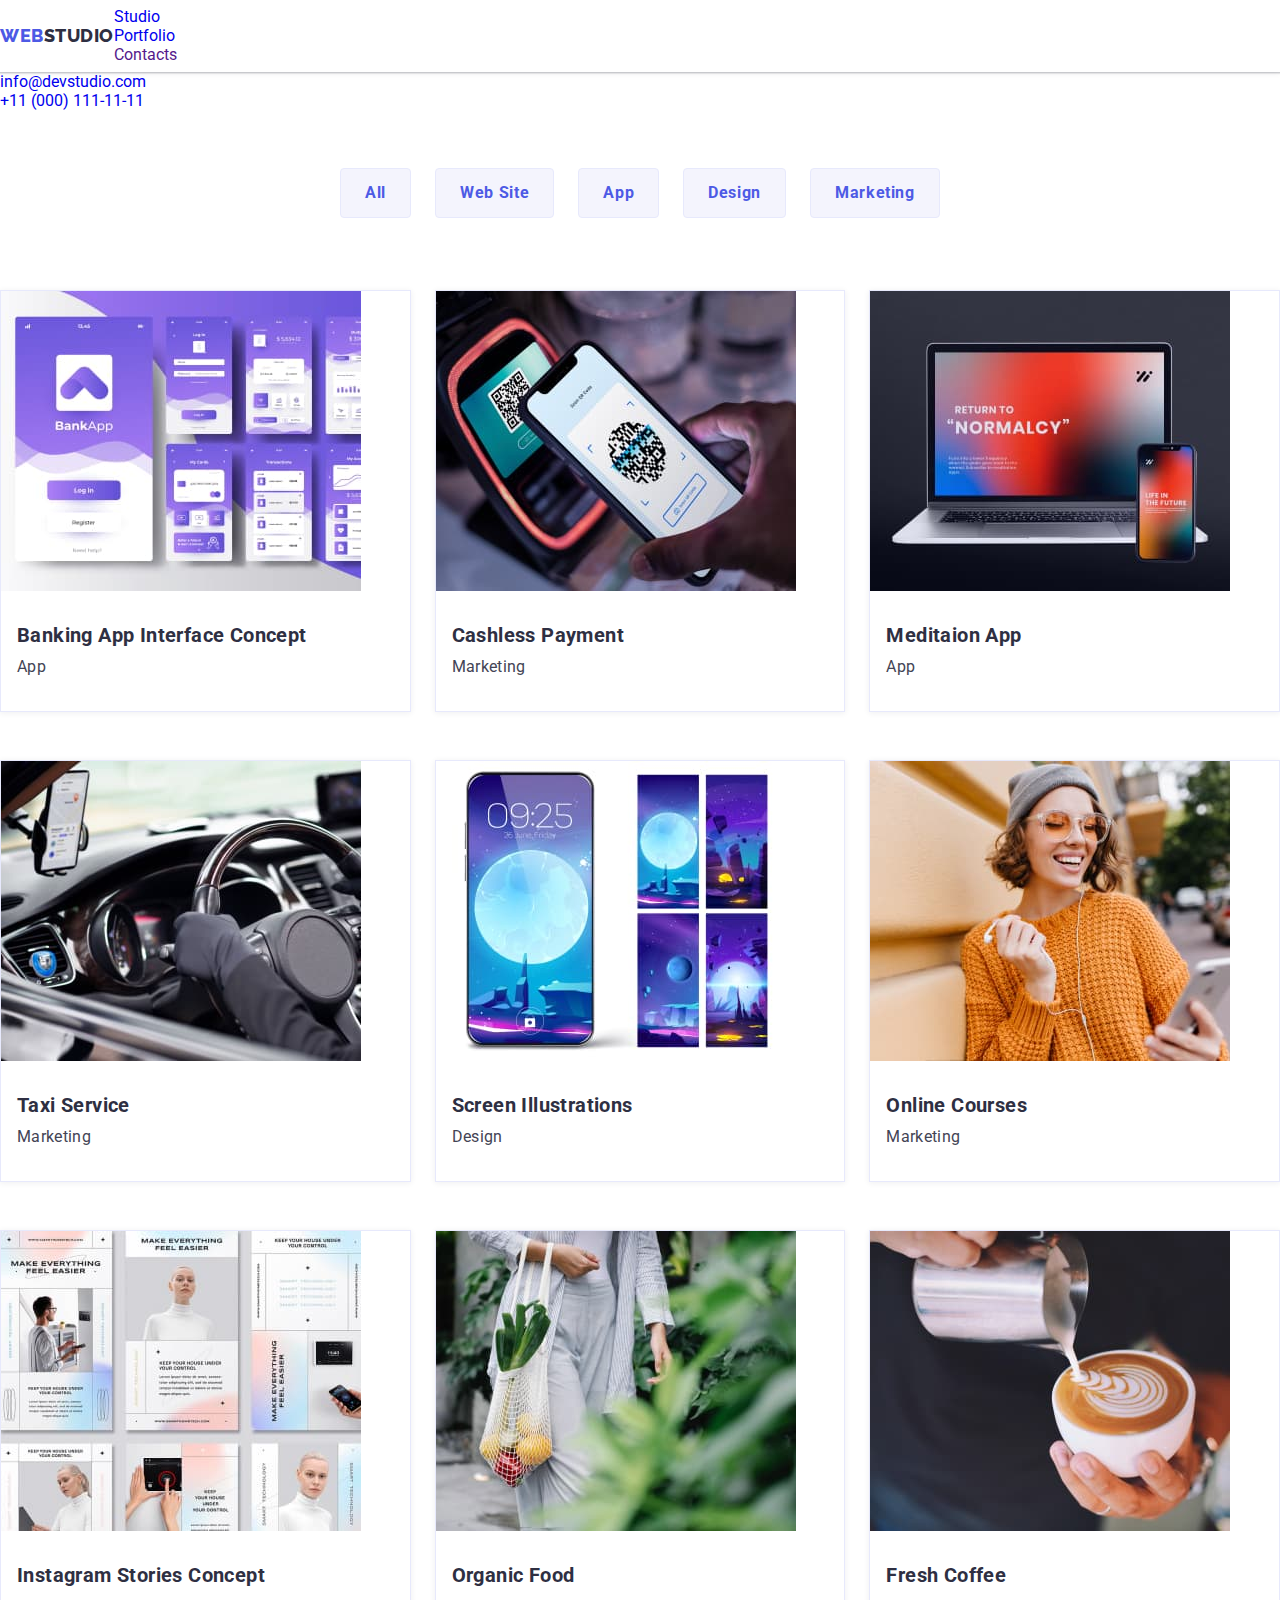
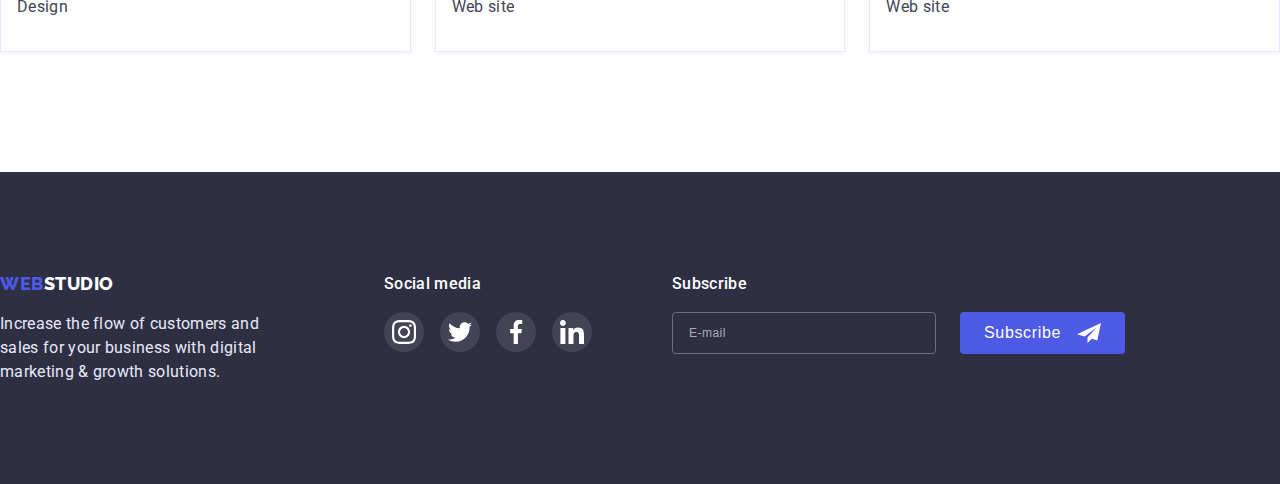
==== portfolio.html @ a7c9e938 "started hw-07" ====
<!DOCTYPE html>
<html lang="en">
<head>
  <meta charset="UTF-8">
  <meta http-equiv="X-UA-Compatible" content="IE=edge">
  <meta name="viewport" content="width=device-width, initial-scale=1.0">
  <title>Portfolio</title>
  <link rel="preconnect" href="https://fonts.googleapis.com">
  <link rel="preconnect" href="https://fonts.gstatic.com" crossorigin>
  <link href="https://fonts.googleapis.com/css2?family=Raleway:wght@800&family=Roboto:wght@400;500;700&display=swap" rel="stylesheet">
  <link rel="stylesheet" href="https://cdnjs.cloudflare.com/ajax/libs/modern-normalize/1.1.0/modern-normalize.min.css" integrity="sha512-wpPYUAdjBVSE4KJnH1VR1HeZfpl1ub8YT/NKx4PuQ5NmX2tKuGu6U/JRp5y+Y8XG2tV+wKQpNHVUX03MfMFn9Q==" crossorigin="anonymous" referrerpolicy="no-referrer" />
  <link rel="stylesheet" href="./css/styles.css">
</head>
<body>
  <!----------HEADER---------->
  <header class="header">
      <div class="container menu">
          <nav class="navigation">
              <a href="./index.html" class="logo link"><span class="span">web</span>studio</a>
              <ul class="site-nav list">
                  <li class="item"> <a class="link" href="./index.html">Studio</a> </li>
                  <li class="item"> <a class="active link" href="./portfolio.html">Portfolio</a> </li>
                  <li class="item"> <a class="link" href="">Contacts</a> </li>
              </ul>
          </nav>
          <ul class="contacts-list list">
              <li class="item"><a class="link" href="mailto:info@devstudio.com">info@devstudio.com</a></li>
              <li class="item"><a class="link" href="tel:+110001111111">+11 (000) 111-11-11</a></li>
          </ul>
      </div>
      </header>
  <main class="main">
      <h1 class="visually-hidden">Portfolio</h1>
      <!------- FILTERS ------->
      <section class="portfolio">
      <div class="container">
        <h2 class="visually-hidden">Filters</h2>
        <ul class="filters-list list">
          <li class="item">
            <button type="button" class="btn">All</button>
          </li>
          <li class="item">
            <button type="button" class="btn">Web Site</button>
          </li>
          <li class="item">
            <button type="button" class="btn">App</button>
          </li>
          <li class="item">
            <button type="button" class="btn">Design</button>
          </li>
          <li class="item">
            <button type="button" class="btn">Marketing</button>
          </li>
        </ul>
        <!------- PROJECTS ------->
        <ul class="projects-list list">
          <li class="item">
            <a href="" class="link">
              <div class="img-thumb">
                <img src="./images/projects/project1.jpg" class="img" alt="first project" width="360" >
                <p class="overlay" >14 Stylish and User-Friendly App Design Concepts · Task Manager App · Calorie Tracker App · Exotic Fruit Ecommerce App · Cloud Storage App</p>
              </div>
              <div class="thumb">
                <h2 class="title">Banking App Interface Concept</h2>
                <p class="category">App</p>
              </div>
            </a>
          </li>
          <li class="item">
            <a href="" class="link">
              <div class="img-thumb">
                <img src="./images/projects/project2.jpg" class="img" alt="second project" width="360" >
                <p class="overlay" >14 Stylish and User-Friendly App Design Concepts · Task Manager App · Calorie Tracker App · Exotic Fruit Ecommerce App · Cloud Storage App</p>
              </div>
              <div class="thumb">
                <h2 class="title">Cashless Payment</h2>
                <p class="category">Marketing</p>
              </div>
            </a>
          </li>
          <li class="item">
            <a href="" class="link">
              <div class="img-thumb">
                <img src="./images/projects/project3.jpg" class="img" alt="third project" width="360" >
                <p class="overlay" >14 Stylish and User-Friendly App Design Concepts · Task Manager App · Calorie Tracker App · Exotic Fruit Ecommerce App · Cloud Storage App</p>
              </div>
              <div class="thumb">
                <h2 class="title">Meditaion App</h2>
                <p class="category">App</p>
              </div>
            </a>
          </li>
          <li class="item">
            <a href="" class="link">
              <div class="img-thumb">
                <img src="./images/projects/project4.jpg" class="img" alt="fourth project" width="360" >
                <p class="overlay" >14 Stylish and User-Friendly App Design Concepts · Task Manager App · Calorie Tracker App · Exotic Fruit Ecommerce App · Cloud Storage App</p>
              </div>
              <div class="thumb">
                <h2 class="title">Taxi Service</h2>
                <p class="category">Marketing</p>
              </div>
            </a>
          </li>
          <li class="item">
            <a href="" class="link">
              <div class="img-thumb">
                <img src="./images/projects/project5.jpg" class="img" alt="fifth project" width="360" >
                <p class="overlay" >14 Stylish and User-Friendly App Design Concepts · Task Manager App · Calorie Tracker App · Exotic Fruit Ecommerce App · Cloud Storage App</p>
              </div>
              <div class="thumb">
                <h2 class="title">Screen Illustrations</h2>
                <p class="category">Design</p>
              </div>
            </a>
          </li>
          <li class="item">
            <a href="" class="link">
              <div class="img-thumb">
                <img src="./images/projects/project6.jpg" class="img" alt="sixth project" width="360" >
                <p class="overlay" >14 Stylish and User-Friendly App Design Concepts · Task Manager App · Calorie Tracker App · Exotic Fruit Ecommerce App · Cloud Storage App</p>
              </div>
              <div class="thumb">
                <h2 class="title">Online Courses</h2>
                <p class="category">Marketing</p>
              </div>
            </a>
          </li>
          <li class="item">
            <a href="" class="link">
              <div class="img-thumb">
                <img src="./images/projects/project7.jpg" class="img" alt="seventh project" width="360" >
                <p class="overlay" >14 Stylish and User-Friendly App Design Concepts · Task Manager App · Calorie Tracker App · Exotic Fruit Ecommerce App · Cloud Storage App</p>
              </div>
              <div class="thumb">
                <h2 class="title">Instagram Stories Concept</h2>
                <p class="category">Design</p>
              </div>
            </a>
          </li>
          <li class="item">
            <a href="" class="link">
              <div class="img-thumb">
                <img src="./images/projects/project8.jpg" class="img" alt="eighth project" width="360" >
                <p class="overlay" >14 Stylish and User-Friendly App Design Concepts · Task Manager App · Calorie Tracker App · Exotic Fruit Ecommerce App · Cloud Storage App</p>
              </div>
              <div class="thumb">
                <h2 class="title">Organic Food</h2>
                <p class="category">Web site</p>
              </div>
            </a>
          </li>
          <li class="item">
            <a href="" class="link">
              <div class="img-thumb">
                <img src="./images/projects/project9.jpg" class="img" alt="ninth project" width="360" >
                <p class="overlay" >14 Stylish and User-Friendly App Design Concepts · Task Manager App · Calorie Tracker App · Exotic Fruit Ecommerce App · Cloud Storage App</p>
              </div>
              <div class="thumb">
                <h2 class="title">Fresh Coffee</h2>
                <p class="category">Web site</p>
              </div>
            </a>
          </li>
        </ul>
      </div>
      </section>
  </main>
  <footer class="footer">
    <div class="container">
      <div class="thumb">
        <a href="./index.html" class="logo link"><span class="span">web</span>studio</a>
        <p class="title">Increase the flow of customers and sales for your business with digital marketing & growth solutions.</p>
      </div>
      <div class="social-media">
        <p class="title">Social media</p>
        <ul class="list">
          <li class="item">
              <a href="" class="link">
                <svg class="icon">
                  <use href="./images/svg/symbol-defs.svg#instagram"></use>
              </svg>   
              </a>
          </li>
          <li class="item">
              <a href="" class="link">
                <svg class="icon">
                  <use href="./images/svg/symbol-defs.svg#twitter"></use>
                </svg>   
              </a>
          </li>
          <li class="item">
              <a href="" class="link">
                <svg class="icon">
                  <use href="./images/svg/symbol-defs.svg#facebook"></use>
                </svg>   
              </a>
          </li>
          <li class="item">
            <a href="" class="link">
              <svg class="icon">
                 <use href="./images/svg/symbol-defs.svg#linkedin"></use>
              </svg>   
            </a>
          </li>
        </ul>
      </div>
      <form class="subscribe-form">
        <h4 class="title">Subscribe</h4>
        <div class="form-field  ">
          <input 
          type="email" 
          name="subscribe-email" 
          placeholder="E-mail" 
          class="email-input"
          required>
          <button type="submit" class="btn">
            Subscribe
            <svg class="icon">
              <use href="./images/svg/symbol-defs.svg#subscribe-icon"></use>
            </svg>
          </button>
        </div>
      </form>
    </div>  
  </footer>
</body>
</html>
---- css/styles.css ----
:root {
  --brand-color: #4D5AE5;
  --ocean-color: #404BBF;
  --navy-blue-color: #2E2F42;
  --navy-blue-modal:rgba(46, 47, 66, 0.4);
  --green-success-color: #31D0AA;
  --slate-color: #434455;
  --light-slate-color: #8E8F99;
  --cornflower-color: #E7E9FC;
  --cloud-color: #F4F4FD;
  --white-color: #ffffff;
  --black-color: #000000;
  --modal-bg: #fcfcfc;
}
html {
  box-sizing: border-box;
}
*, *::before, *::after{
  box-sizing: inherit;
}
body {
  margin: 0;
  font-family: 'Roboto', sans-serif;

  color: var(--slate-color); 
}
/* ------TECH-TEGS------ */
section {
  padding-top: 120px;
  padding-bottom: 120px;
}
h1,h2,h3,h4,h5,h6,p {
  margin: 0;
}
ul,li {
  margin: 0;
}
img {
  display: block;
  max-width: 100%;
  height: auto;
  }
.visually-hidden {
  position: absolute;
  width: 1px;
  height: 1px;
  margin: -1px;
  border: 0;
  padding: 0;
    
  white-space: nowrap;
  clip-path: inset(100%);
  clip: rect(0 0 0 0);
  overflow: hidden;
  }
.section.no-padding {
  padding-top: 0;
  padding-bottom: 0;
}
/* .container {
  width: 1158px;
  margin: 0 auto;
  padding-left: 16px; padding-right: 16px;
} */
.list{
  margin: 0;
  padding: 0;
  list-style: none;
}
.link {
  text-decoration: none;
}
.btn {
  border: 1px solid transparent;
}
.icon {
  overflow: visible;
}


 /*---------HEADER-------- */

.header {
  max-height: 72px;
  box-shadow: 0px 2px 1px rgba(46, 47, 66, 0.08), 0px 1px 1px rgba(46, 47, 66, 0.16), 0px 1px 6px rgba(46, 47, 66, 0.08);
}
/* .header .wrap{
  display: flex;
  align-items: center;
} */
.navigation {
  display: flex;
  align-items: center;
}
.header .logo {
  padding-top: 24px;
  padding-bottom: 24px;

  font-weight: 800;
  font-size: 18px;
  line-height: 1.33;
  letter-spacing: 0.03em;
  font-family: Raleway, sans-serif;
  text-transform: uppercase;

  color: var(--navy-blue-color);
  transition: color 250ms cubic-bezier(0.4, 0, 0.2, 1);
}
.logo .span {
  color: var(--brand-color);
}
/* .site-nav {
  display: flex;
  align-items: center;
  margin-left: 76px;
} 
 .site-nav .link {
  display: block;
  padding-top: 24px;
  padding-bottom: 24px;

  font-weight: 700;
  font-size: 16px;
  line-height: 1.5;
  letter-spacing: 0.02em;

  color: var(--navy-blue-color);
  transition: color 250ms cubic-bezier(0.4, 0, 0.2, 1);
}
.site-nav .item {
  position: relative;
}
.site-nav .item + .item {
  margin-left: 40px;
}
.navigation .active {
  color: var(--brand-color);
} 
 .active::after {
  position: absolute;
  content: '';
  width: 100%;
  height: 4px;
  bottom: 0;
  left: 0;

  border-radius: 2px;
  background-color: var(--ocean-color);
} 
 .contacts-list{
  display: flex;
  margin-left: auto;
} 
 .contacts-list .item + .item {
  margin-left: 40px;
} 
 .contacts-list .link {
  display: block;
  padding-top: 24px;
  padding-bottom: 24px;

  font-size: 16px;
  line-height: 1.5;
  letter-spacing: 0.02em;

  color: var(--slate-color);
  transition: color 250ms cubic-bezier(0.4, 0, 0.2, 1);
} 
 .navigation .link:hover,
.navigation .link:focus,
.contacts-list .link:hover,
.contacts-list .link:focus {
  color: var(--brand-color);
} */

/*---------HERO-------- */

.hero {
  padding-top: 188px;
  padding-bottom: 188px;
  
  align-items: center;
  text-align: center;
}
.hero-overlay {
  max-width: 1440px;
  margin-left: auto;
  margin-right: auto;

  background-color: var(--navy-blue-color);
  background-image: linear-gradient(to right,
   rgba(46, 47, 66, 0.7),
   rgba(46, 47, 66, 0.7)
    ),
    url(../images/banner/people-office-1.jpg);
    background-repeat: no-repeat;
    background-position: center;
    background-size: cover;
}
.hero .title {
  display: inline-block;
  width: 496px;
  margin-bottom: 48px;

  text-align: center;
  font-weight: 800px;
  font-size: 56px;
  line-height: 1.07;
  letter-spacing: 0.02em;

  color: var(--white-color);
}
.hero .btn {
  display: inline-block;
  padding: 16px 32px;

  font-family: inherit;
  font-weight: 500;
  font-size: 16px;
  line-height: 1.5;
  letter-spacing: 0.04em;

  color: var(--white-color);
  background-color: var(--brand-color);
  border: 1px solid transparent;
  border-radius: 4px;
  cursor: pointer;
  box-shadow: 0px 4px 4px rgba(0, 0, 0, 0.15);

  transition: background-color 250ms cubic-bezier(0.4, 0, 0.2, 1);
}
.hero .btn:hover,
.hero .btn:focus {
  background-color: var(--ocean-color);
}

/*---------BENEFITS-------- */

.benefits {
  padding-top: 120px;
  padding-bottom: 0;
}
.benefits-list {
  display: flex;
}
/* .benefits-list .item + .item {
  margin-left: 24px;
} */
.benefits .thumb {
  width: 264px;
  padding: 24px 100px;
  margin-bottom: 8px;

  background-color: var(--cloud-color);
}
.benefits .icon {
  display: block;

  width: 64px;
  height: 64px;
}
.benefits .title {
  margin-bottom: 8px;

  font-weight: 700;
  font-size: 20px;
  line-height: 1.2;
  letter-spacing: 0.02em;

  color: var(--navy-blue-color);
}
.benefits .description {
  width: 264px;

  font-size: 16px;
  line-height: 1.5;
  letter-spacing: 0.02em;

  color: var(--slate-color);
}

/*---------SERVICES-------- */

.services-list {
  display: flex;
}
.services-list .item+.item {
  margin-left: 24px;
}
.services .title {
  margin-bottom: 72px;

  font-weight: 700;
  font-size: 36px;
  line-height: 1.1;
  text-align: center;
  letter-spacing: 0.02em;
  text-transform: capitalize;

  color: var(--navy-blue-color);
}

/*------------TEAM------------- */
.team {
  background-color: var(--cloud-color);
}

.team .title {
  margin-bottom: 72px;

  font-weight: 700;
  font-size: 36px;
  line-height: 1.1;
  text-align: center;
  letter-spacing: 0.02em;
  text-transform: capitalize;

  color: var(--navy-blue-color);
}
.team-list {
  display: flex;
}
.team-list .card{
  background: var(--white-color);
  box-shadow: 0px 1px 6px rgba(46, 47, 66, 0.08), 0px 1px 1px rgba(46, 47, 66, 0.16), 0px 2px 1px rgba(46, 47, 66, 0.08);
  border-radius: 0px 0px 4px 4px;
}
.team-list  .img{
  margin-bottom: 32px;
}
.team .employee {
  margin-bottom: 8px;

  font-weight: 700;
  font-size: 20px;
  line-height: 1.2;
  text-align: center;
  letter-spacing: 0.02em;

  color: var(--navy-blue-color);
}
.team .position {
  margin-bottom: 8px;

  font-size: 16px;
  line-height: 1.5;
  text-align: center;
  letter-spacing: 0.02em;

  color: var(--slate-color);
} 
.team .contacts {
  display: flex;
  justify-content: center;

  margin-bottom: 32px;
}
.contacts .item + .item{
  margin-left: 24px;
}
.team .contacts .item{
  width: 40px;
  height: 40px; 
}
.team  .contacts .link {
  display: flex;
  align-items: center;
  justify-content: center;
  width: 100%;
  height: 100%;
  padding: 12px;

  background-color: var(--brand-color);
  border-radius: 50%;

  transition: background-color 250ms cubic-bezier(0.4, 0, 0.2, 1);
}

.team .icon {
  width: 16px;
  height: 16px;

  fill: var(--white-color);
}
.team .contacts .link:hover,
.team .contacts .link:focus {
  background-color: var(--ocean-color);
}

/* -------CUSTOMERS-------  */

/* .customers{
  padding-top: 130px;
} */
.customers .title {
  font-weight: 700;
  font-size: 36px;
  line-height: 1.11;
  text-align: center;
  letter-spacing: 0.02em;
  margin-bottom: 72px;

  color: var(--navy-blue-color);
}
.customers .list {
  display: flex;
}
/*  .customers .item + .item {
  margin-left: 24px;
}*/
.customers .link { 
  display: flex;
  align-items: center;
  justify-content: center;
  
  border-radius: 3px;
  border: 1px solid var(--light-slate-color);

  transition: border-color 250ms cubic-bezier(0.4, 0, 0.2, 1);
}
.customers .link:hover,
.customers .link:focus {
  border-color: var(--ocean-color);
}
.customers .icon {
  display: block;
  width: 104px;
  height: 56px;
  fill: var(--light-slate-color);

  transition: fill 250ms cubic-bezier(0.4, 0, 0.2, 1);
}
.customers .link:hover .icon,
.customers .link:focus .icon{
  fill: var(--ocean-color);
}


/* SECOND-PAGE-PORTFOLIO */

.portfolio {
  padding-top: 96px;
}
.filters-list {
  display: flex;
  justify-content:center  ;
  margin-bottom: 72px;
}
.filters-list .item+.item{
  margin-left: 24px;
}

/* PROJECTS-LIST */

.projects-list {
  display: flex;
  flex-wrap: wrap;
}
.projects-list .item {
  width: calc((100% - 48px) / 3);

  border: 1px solid var(--cornflower-color);
  box-shadow: 0px 1px 6px rgba(46, 47, 66, 0.08);
  transition-property: background-color,color,border,box-shadow;
  transition-duration: 250ms;
}
.projects-list .item:hover, 
.projects-list .item:focus {
  border: 0.5px solid var(--cloud-color);
  box-shadow: 0px 1px 6px rgba(46, 47, 66, 0.08), 0px 1px 1px rgba(46, 47, 66, 0.16), 0px 2px 1px rgba(46, 47, 66, 0.08); 
}
.projects-list .item:not(:nth-child(3n)) {
  margin-right: 24px;
}
.projects-list .item:not(:nth-last-child(-n+3)) {
  margin-bottom: 48px ;
}
.projects-list .link {
  display: block;
  width: 100%;
  height: 100%;
}
.projects-list .img-thumb {
  position: relative;
  overflow: hidden;
}
.projects-list .thumb {
  padding: 32px 16px;
}
.projects-list .title {
  margin-bottom: 8px;

  font-weight: 700;
  font-size: 20px;
  line-height: 1.2;
  letter-spacing: 0.02em;

  color: var(--navy-blue-color);
}
.projects-list .category {
  font-size: 16px;
  line-height: 1.5;
  letter-spacing: 0.02em;

  color: var(--slate-color);
}
/* -------cards-OVERLAY----- */
.projects-list .overlay {
  position: absolute;
  top: 0;
  left: 0;
  width: 100%;
  min-height: 100%;
  padding: 40px 32px;

  font-family: 'Roboto';
  font-style: normal;
  font-weight: 400;
  font-size: 16px;
  line-height: 1.5;
  letter-spacing: 0.02em;

  color: var(--cloud-color);
  background-color: var(--brand-color);

  transform: translateY(100%);
  transition: transform 250ms cubic-bezier(0.4, 0, 0.2, 1);;
}
.projects-list .item:hover .overlay,
.projects-list .item:focus .overlay {
  transform: translateY(0);
}

/* ------FILTER-BTNS------ */

.filters-list .btn {
  display: block;
  padding: 12px 24px;

  font-family: inherit;
  font-weight: 700;
  font-size: 16px;
  line-height: 1.5;
  text-align: center;
  letter-spacing: 0.04em;

  color: var(--brand-color);
  background-color: var(--cloud-color);
  border-radius: 4px;
  border: 1px solid var(--cornflower-color) ;
  cursor: pointer;

  transition-property: background-color,color,border,box-shadow ;
  transition-duration: 250ms;
  transition-timing-function: cubic-bezier(0.4, 0, 0.2, 1);
}
.filters-list .btn:hover,
.filters-list .btn:focus  {
  border: 1px solid var(--brand-color);
  color: var(--white-color);
  background-color: var(--brand-color);
  box-shadow: 0px 3px 1px rgba(0, 0, 0, 0.1), 0px 2px 1px rgba(0, 0, 0, 0.08), 0px 2px 2px rgba(0, 0, 0, 0.12);
}
/* .active {
  border: 1px solid var(--brand-color);
  color: var(--white-color);
  background-color: var(--brand-color);
  box-shadow: 0px 3px 1px rgba(0, 0, 0, 0.1), 0px 2px 1px rgba(0, 0, 0, 0.08), 0px 2px 2px rgba(0, 0, 0, 0.12);
} */

/*------------FOOTER------------- */

.footer {
  padding: 100px 0px;
  background: var(--navy-blue-color);
}
.footer .container {
  display: flex;
}
.footer .thumb {
  margin-right: 120px;
}
.footer .thumb .logo {
  display: block;
  margin-bottom: 16px;

  font-weight: 800;
  font-size: 18px;
  line-height: 1.33;
  letter-spacing: 0.03em;
  font-family: Raleway, sans-serif;
  text-transform: uppercase;

  color: var(--white-color);
}
.footer .thumb .title {
  width: 264px;
  line-height: 1.5;
  letter-spacing: 0.02em; 

  color: var(--cornflower-color);
}
.social-media {
  margin-right: 80px;
}
.social-media .title {
  margin-bottom: 16px;

  font-weight: 500;
  font-size: 16px;
  line-height: 1.5;
  letter-spacing: 0.02em;
  color: #FFFFFF;
}
.social-media .list {
  display: flex;
}
.social-media .item {
  width: 40px;
  height: 40px;
}
.social-media .item + .item {
  margin-left: 16px;
}
.social-media .link {
  display: flex;
  align-items: center;
  justify-content: center;
  width: 100%;
  height: 100%;

  background-color: var(--slate-color);
  border-radius: 50%;

  transition: background-color 250ms cubic-bezier(0.4, 0, 0.2, 1);
}
.social-media .link:focus,
.social-media .link:hover {
  background-color: var(--green-success-color);
}
.social-media .icon {
  width: 24px;
  height: 24px;

  fill: var(--white-color);
}

/* ----SUBSCRIBE-FORM---- */

.subscribe-form .title {
  display: block;
  margin-bottom: 16px;

  font-weight: 500;
  font-size: 16px;
  line-height: 1.5;
  letter-spacing: 0.02em;

  color: var(--white-color);
}
.subscribe-form .form-field {
  display: flex;
}
.subscribe-form .email-input {
  min-width: 264px;
  margin-right: 24px;
  padding: 8px 16px;

  font-weight: 400;
  font-size: 12px;
  line-height: 2.0;
  letter-spacing: 0.04em;

  color: rgba(255, 255, 255, 0.6);;
  background-color: transparent;
  border-radius: 4px;
  border: 1px solid rgba(255, 255, 255, 0.3);
  outline: none;
  transition: 250ms cubic-bezier(0.4, 0, 0.2, 1);
  transition-property: color, border-color;
}
.subscribe-form .email-input::placeholder {
  color: rgba(255, 255, 255, 0.6);
}
.subscribe-form .email-input:hover,
.subscribe-form .email-input:focus {
  border-color: var(--brand-color);
}

.subscribe-form .btn{
  display: flex;
  justify-content: center;
  align-items: center;
  width: 165px;
  padding: 8px 24px;
  gap: 16px;

  font-weight: 500;
  font-size: 16px;
  line-height: 1.5;
  letter-spacing: 0.04em;
  
  color: var(--white-color);
  background-color: var(--brand-color);
  border-radius: 4px;
  cursor: pointer;
  transition: 250ms cubic-bezier(0.4, 0, 0.2, 1);
  transition-property: background-color, box-shadow ;
}
.subscribe-form .icon {
  display: block;
  width: 24px;
  height: 24px;

  fill: var(--white-color);
}
.subscribe-form .btn:hover,
.subscribe-form .btn:focus {
  background-color: var(--ocean-color);
  box-shadow: 0px 4px 4px rgba(0, 0, 0, 0.15);
}

/* ---------MODAL------- */

.backdrop {
  position: fixed;
  top: 0;
  width: 100%;
  height: 100%;

  background-color: var(--navy-blue-modal);
  transition: scale 250ms, visibility 250ms, opacity 250ms;
}
.modal {
  position: absolute;
  top: 50%;
  left: 50%;
  width: 408px;
  min-height: 576px;
  padding: 24px;
  padding-top: 72px;

  background-color: var(--modal-bg);

  transform: translate(-50%, -50%);
  transition: scale 350ms;
  border-radius: 4px;
}
.backdrop.is-hidden .modal {
  transform: translate(-50%,-50%) scale(2);
}
.modal-close {
  position: absolute;
  top: 24px;
  right: 24px;
  padding: 8px;

  background-color: var(--cornflower-color);
  border: 1px solid rgba(0, 0, 0, 0.1);
  border-radius: 50%;
  cursor: pointer;

  transition: background-color 250ms cubic-bezier(0.4, 0, 0.2, 1);
}
.modal-close:hover,
.modal-close:focus {
  background-color: var(--ocean-color);
}
.modal-close .icon {
  display: block;
  width: 8px;
  height: 8px;
  
  fill: var(--black-color);
  transition: fill 250ms cubic-bezier(0.4, 0, 0.2, 1);
}
.modal-close:hover .icon,
.modal-close:focus .icon {
  fill: var(--white-color);
}
.modal .title {
  margin-bottom: 16px;

  font-weight: 500;
  font-size: 16px;
  line-height: 1.5;
  text-align: center;
  letter-spacing: 0.02em;
  
  color: var(--navy-blue-color);
}
.modal .inputs {
  display: block;
}
.modal .label {
  position: relative;
  display: block;
  margin-bottom: 8px;
  
  font-weight: 400;
  font-size: 12px;
  line-height: 1.16;
  letter-spacing: 0.01em;
  text-align: left;
  
  color: var(--light-slate-color);
  transition: fill 250ms cubic-bezier(0.4, 0, 0.2, 1);
}
.modal .label:focus-within {
  fill: var(--brand-color);
}
.label .span {
  display: block;
  margin-bottom: 4px;
  line-height: 1;
}
.modal .input {
  width: 100%;
  min-height: 40px;
  padding-left: 38px;

  border: 1px solid rgba(33, 33, 33, 0.2);
  border-radius: 4px;
  outline: none;
  transition: border 250ms cubic-bezier(0.4, 0, 0.2, 1);
}
.required .icon {
  position: absolute;
  left: 16px;
  top: 36px;
  transform: translateY(-50%);
}
.modal .last {
  margin-bottom: 16px;
}
.modal .comment {
  width: 100%;
  resize: none;
  padding: 8px 16px;

  border: 1px solid rgba(33, 33, 33, 0.2);
  border-radius: 4px;
  outline: none;
  transition: border 250ms cubic-bezier(0.4, 0, 0.2, 1);
}
.modal .comment::placeholder {
  color: rgba(117, 117, 117, 0.5);
  font-weight: 400;
  font-size: 12px;
  line-height: 1.33;
  letter-spacing: 0.04em;
}
.modal .input:required:focus, .modal .comment:focus,
.modal .input:required:hover, .modal .comment:hover {
  border: 1px solid var(--brand-color);
}
.modal .checkbox {
  display: flex;
  margin-bottom: 24px;
  align-items: center;

  font-weight: 400;
  font-size: 12px;
  line-height: 1.33;
  letter-spacing: 0.04em;

  color: #757575;
  cursor: pointer;
}
.checkbox .span {
  display: flex;
  width: 16px;
  height: 16px;
  margin-right: 8px;
  align-items: center;
  justify-content: center;

  border-radius: 2px;
  border: 1.25px solid var(--navy-blue-color);
  transition: 250ms cubic-bezier(0.4, 0, 0.2, 1);
  transition-property: background-color, border;
}
.check:checked + .checkbox .span{
  background-color: var(--ocean-color);
  border: 1.25px solid var(--ocean-color);
}
.checkbox .icon {
  display: inline-block;
  width: 10px;
  height: 8px;

  fill: var(--modal-bg);
}
.privacy-link {
  font-weight: 400;
  font-size: 12px;
  line-height: 1.33;
  letter-spacing: 0.04em;

  color: var(--brand-color);
}
.is-hidden {
  visibility: hidden;
  scale: 2;
  opacity: 0;
}
.modal .wrap {
  display: flex;
  align-items: center;
  justify-content: center;
}
.modal .submit {
  display: block;
  padding: 16px 32px;
  width: 169px;
  
  font-weight: 500;
  font-size: 16px;
  line-height: 1.5;
  letter-spacing: 0.04em;

  color: var(--white-color);
  background: var(--brand-color);
  box-shadow: 0px 4px 4px rgba(0, 0, 0, 0.15);
  border: none;
  border-radius: 4px;
  cursor: pointer;
  transition: background-color 250ms cubic-bezier(0.4, 0, 0.2, 1);
  }
  .modal .submit:hover,
  .modal .submit:focus {
    background-color: var(--ocean-color);
  }
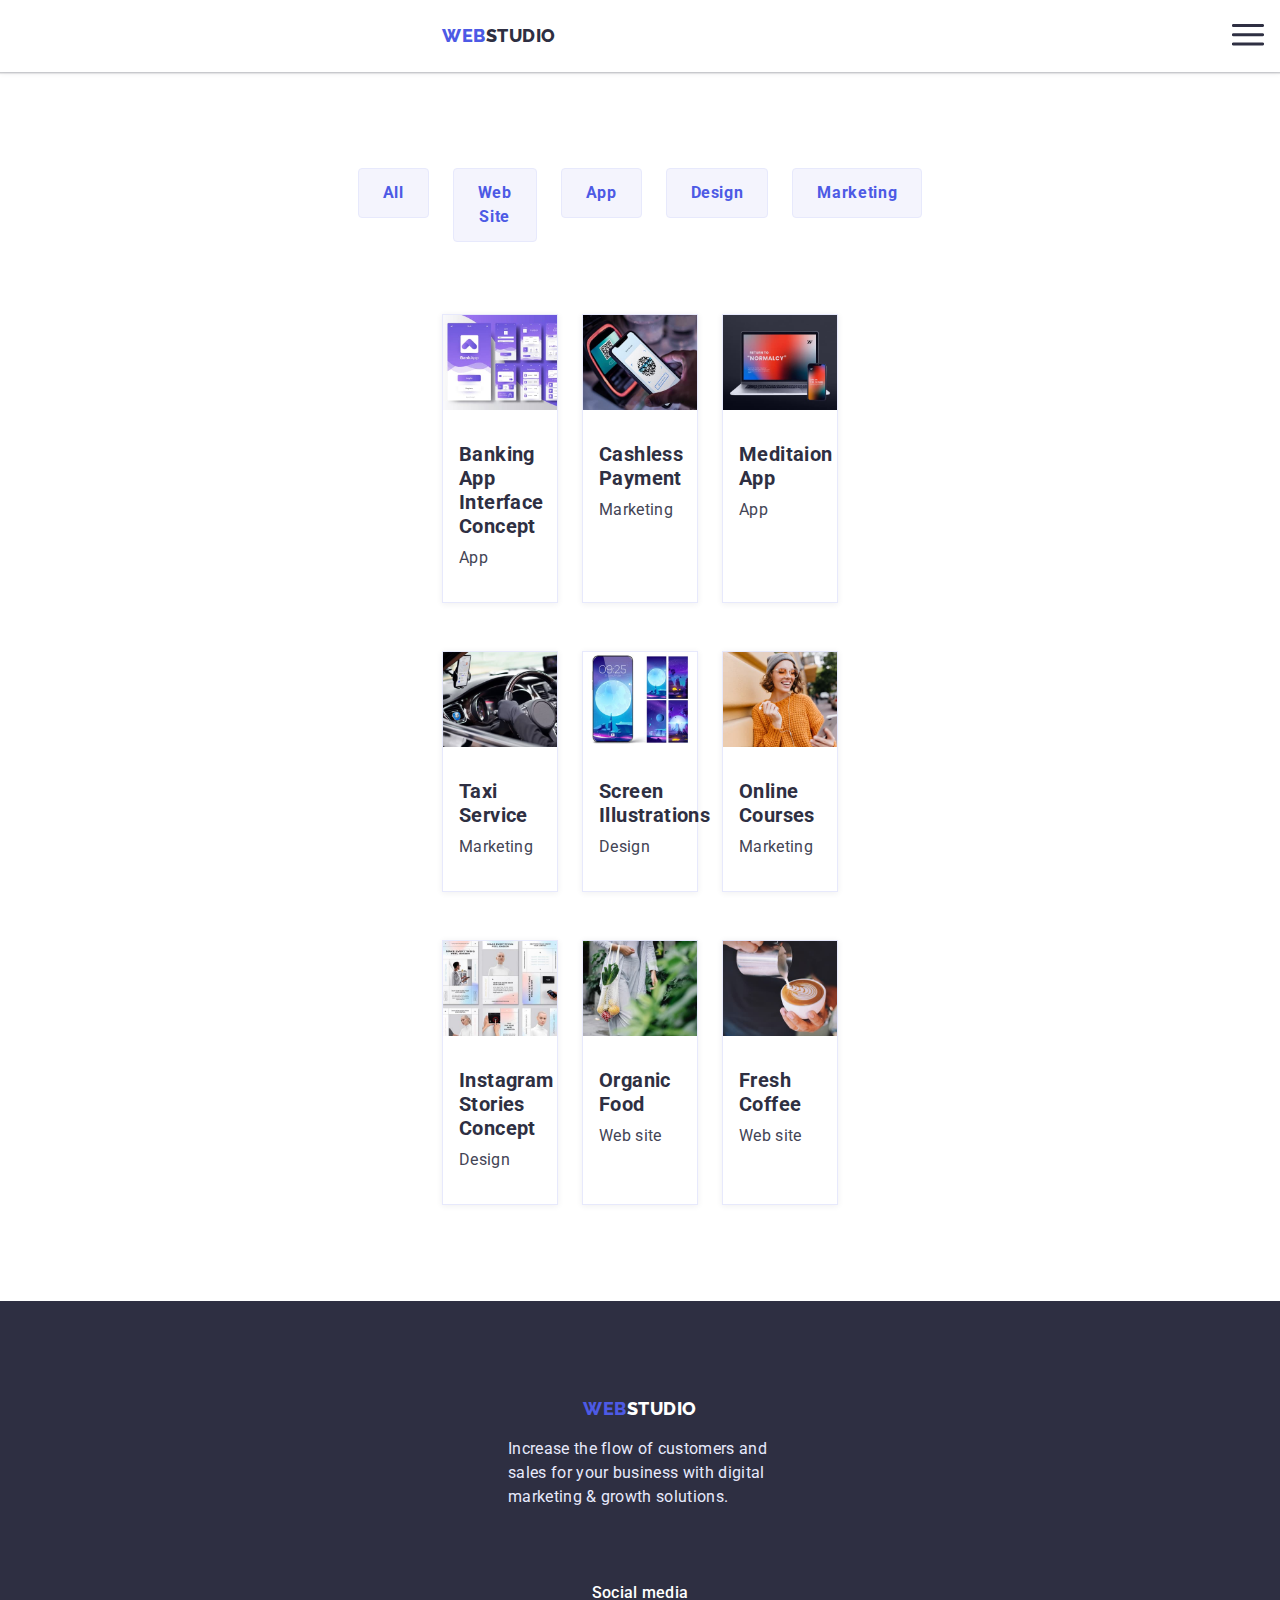
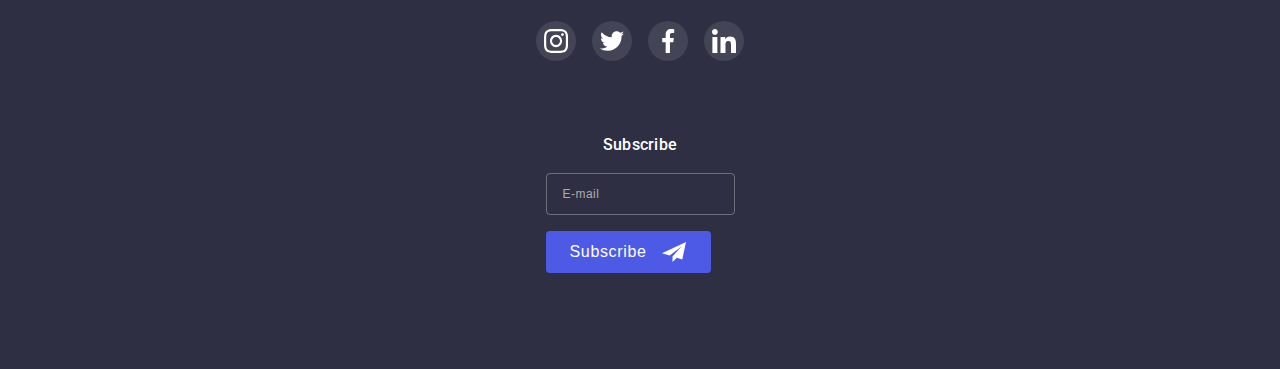
==== commit 222fd812: "mobile.css for index.html is done" ====
--- a/portfolio.html
+++ b/portfolio.html
@@ -9,26 +9,86 @@
   <link rel="preconnect" href="https://fonts.gstatic.com" crossorigin>
   <link href="https://fonts.googleapis.com/css2?family=Raleway:wght@800&family=Roboto:wght@400;500;700&display=swap" rel="stylesheet">
   <link rel="stylesheet" href="https://cdnjs.cloudflare.com/ajax/libs/modern-normalize/1.1.0/modern-normalize.min.css" integrity="sha512-wpPYUAdjBVSE4KJnH1VR1HeZfpl1ub8YT/NKx4PuQ5NmX2tKuGu6U/JRp5y+Y8XG2tV+wKQpNHVUX03MfMFn9Q==" crossorigin="anonymous" referrerpolicy="no-referrer" />
-  <link rel="stylesheet" href="./css/styles.css">
+  <link rel="stylesheet" href="./css/mobile.css">
+  <link rel="stylesheet" href="./css/tablet.css">
+  <link rel="stylesheet" href="./css/desktop.css">
 </head>
-<body>
-  <!----------HEADER---------->
-  <header class="header">
-      <div class="container menu">
-          <nav class="navigation">
-              <a href="./index.html" class="logo link"><span class="span">web</span>studio</a>
-              <ul class="site-nav list">
+<body body>
+<!----------HEADER---------->
+<header class="header">
+  <div class="container wrap">
+      <nav class="navigation">
+          <a href="./index.html" class="logo link"><span class="span">web</span>studio</a>
+          <ul class="site-nav list">
+              <li class="item"> <a class="active link" href="./index.html">Studio</a> </li>
+              <li class="item"> <a class="link" href="./portfolio.html">Portfolio</a> </li>
+              <li class="item"> <a class="link" href="">Contacts</a> </li>
+          </ul>
+          <button type="button" class="menu-open" data-menu-open>
+              <svg class="burger" width="32" height="22">
+                  <use href="./images/svg/symbol-defs.svg#hamburger"></use>
+              </svg>
+          </button>
+      </nav>
+      <ul class="contacts-list list">
+          <li class="item"><a class="link" href="mailto:info@devstudio.com">info@devstudio.com</a></li>
+          <li class="item"><a class="link" href="tel:+110001111111">+11 (000) 111-11-11</a></li>
+      </ul>
+  </div>
+  <!-- MOBILE-MENU -->
+  <div class="mobile-menu is-hidden" data-menu>
+      <button type="button" class="menu-close" data-menu-close>
+          <svg class="icon" width="8px" height="8px">
+              <use href="./images/svg/symbol-defs.svg#close"></use>
+          </svg>
+      </button>
+      <nav class="nav-wrap">
+          <div>
+              <ul class="mob-site-nav list">
                   <li class="item"> <a class="link" href="./index.html">Studio</a> </li>
-                  <li class="item"> <a class="active link" href="./portfolio.html">Portfolio</a> </li>
+                  <li class="item"> <a class="link" href="./portfolio.html">Portfolio</a> </li>
                   <li class="item"> <a class="link" href="">Contacts</a> </li>
               </ul>
-          </nav>
-          <ul class="contacts-list list">
-              <li class="item"><a class="link" href="mailto:info@devstudio.com">info@devstudio.com</a></li>
-              <li class="item"><a class="link" href="tel:+110001111111">+11 (000) 111-11-11</a></li>
-          </ul>
-      </div>
-      </header>
+          </div>
+          <div>
+              <ul class="mob-contacts-list list">
+                  <li class="item"><a class="phone link" href="tel:+110001111111">+11 (000) 111-11-11</a></li>
+                  <li class="item"><a class="link" href="mailto:info@devstudio.com">info@devstudio.com</a></li>
+              </ul>
+              <ul class="mob-soc list">
+                  <li class="item">
+                      <a href="" class="link">
+                          <svg class="icon" width="24" height="24">
+                              <use href="./images/svg/symbol-defs.svg#instagram"></use>
+                          </svg>
+                      </a>
+                  </li>
+                  <li class="item">
+                      <a href="" class="link">
+                          <svg class="icon" width="24" height="24">
+                              <use href="./images/svg/symbol-defs.svg#twitter"></use>
+                          </svg>
+                      </a>
+                  </li>
+                  <li class="item">
+                      <a href="" class="link">
+                          <svg class="icon" width="24" height="24">
+                              <use href="./images/svg/symbol-defs.svg#facebook"></use>
+                          </svg> 
+                      </a>
+                  </li>
+                  <li class="item">
+                      <a href="" class="link">
+                          <svg class="icon" width="24" height="24">
+                              <use href="./images/svg/symbol-defs.svg#linkedin"></use>
+                          </svg>  
+                      </a>
+                  </li>
+              </ul>
+          </div>
+      </nav>
+  </div>
+  </header>
   <main class="main">
       <h1 class="visually-hidden">Portfolio</h1>
       <!------- FILTERS ------->
@@ -224,5 +284,6 @@
       </form>
     </div>  
   </footer>
+  <script src="./js/mobile-menu.js"></script>
 </body>
 </html>--- a/css/mobile.css
+++ b/css/mobile.css
@@ -0,0 +1,1119 @@
+:root {
+    --brand-color: #4D5AE5;
+    --ocean-color: #404BBF;
+    --navy-blue-color: #2E2F42;
+    --navy-blue-modal:rgba(46, 47, 66, 0.4);
+    --green-success-color: #31D0AA;
+    --slate-color: #434455;
+    --light-slate-color: #8E8F99;
+    --cornflower-color: #E7E9FC;
+    --cloud-color: #F4F4FD;
+    --white-color: #ffffff;
+    --black-color: #000000;
+    --modal-bg: #fcfcfc;
+  }
+  html {
+    box-sizing: border-box;
+  }
+  *, *::before, *::after{
+    box-sizing: inherit;
+  }
+  body {
+    margin: 0;
+    font-family: 'Roboto', sans-serif;
+  
+    color: var(--slate-color); 
+  }
+  /* ------TECH-TEGS------ */
+  section {
+    padding-top: 96px;
+    padding-bottom: 96px;
+  }
+  h1,h2,h3,h4,h5,h6,p {
+    margin: 0;
+  }
+  ul,li {
+    margin: 0;
+  }
+  img {
+    display: block;
+    max-width: 100%;
+    height: auto;
+    }
+  .no-scroll {
+    overflow: hidden;
+  }
+  .visually-hidden {
+    position: absolute;
+    width: 1px;
+    height: 1px;
+    margin: -1px;
+    border: 0;
+    padding: 0;
+      
+    white-space: nowrap;
+    clip-path: inset(100%);
+    clip: rect(0 0 0 0);
+    overflow: hidden;
+    }
+  .section.no-padding {
+    padding-top: 0;
+    padding-bottom: 0;
+  }
+  .container {
+    max-width: 428px;
+    margin: 0 auto;
+    padding-left: 16px;
+    padding-right: 16px;
+  }
+  .list{
+    margin: 0;
+    padding: 0;
+    list-style: none;
+  }
+  .link {
+    text-decoration: none;
+  }
+  .btn {
+    border: 1px solid transparent;
+  }
+  .icon {
+    overflow: visible;
+  }
+   /*---------HEADER-------- */
+  
+  .header {
+    max-height: 72px;
+    box-shadow: 0px 2px 1px rgba(46, 47, 66, 0.08), 0px 1px 1px rgba(46, 47, 66, 0.16), 0px 1px 6px rgba(46, 47, 66, 0.08);
+  }
+  /* .header .wrap{
+    display: flex;
+    align-items: center;
+  } */
+  .navigation {
+    display: flex;
+    align-items: center;
+  }
+  .header .logo {
+    padding-top: 24px;
+    padding-bottom: 24px;
+  
+    font-weight: 800;
+    font-size: 18px;
+    line-height: 1.33;
+    letter-spacing: 0.03em;
+    font-family: Raleway, sans-serif;
+    text-transform: uppercase;
+  
+    color: var(--navy-blue-color);
+    transition: color 250ms cubic-bezier(0.4, 0, 0.2, 1);
+  }
+  .logo .span {
+    color: var(--brand-color);
+  }
+  .site-nav {
+    display: flex;
+    align-items: center;
+    margin-left: 76px;
+  } 
+  .site-nav .link {
+    display: block;
+    padding-top: 24px;
+    padding-bottom: 24px;
+  
+    font-weight: 700;
+    font-size: 16px;
+    line-height: 1.5;
+    letter-spacing: 0.02em;
+  
+    color: var(--navy-blue-color);
+    transition: color 250ms cubic-bezier(0.4, 0, 0.2, 1);
+  } 
+  .site-nav .item {
+    position: relative;
+  }
+  .site-nav .item + .item {
+    margin-left: 40px;
+  }
+  .navigation .active {
+    color: var(--brand-color);
+  } 
+   .active::after {
+    position: absolute;
+    content: '';
+    width: 100%;
+    height: 4px;
+    bottom: 0;
+    left: 0;
+  
+    border-radius: 2px;
+    background-color: var(--ocean-color);
+  } 
+   .contacts-list{
+    display: flex;
+    margin-left: auto;
+  } 
+   .contacts-list .item + .item {
+    margin-left: 40px;
+  } 
+   .contacts-list .link {
+    display: block;
+    padding-top: 24px;
+    padding-bottom: 24px;
+  
+    font-size: 16px;
+    line-height: 1.5;
+    letter-spacing: 0.02em;
+  
+    color: var(--slate-color);
+    transition: color 250ms cubic-bezier(0.4, 0, 0.2, 1);
+  } 
+  .navigation .link:hover,
+  .navigation .link:focus,
+  .contacts-list .link:hover,
+  .contacts-list .link:focus {
+    color: var(--brand-color);
+  } 
+  .site-nav {
+    display: none;
+  }
+  .contacts-list {
+    display: none;
+  }
+  
+  /* ---MOBILE-MENU--- */
+
+  .menu-open {
+    position: absolute;
+    top: 24px;
+    right: 16px;
+
+    display: flex;
+    align-items: center;
+    justify-content: center;
+    width: 32px;
+    height: 22px;
+    padding: 0;
+    
+    background-color: transparent;
+    border: none;
+  }
+  .burger {
+    stroke: var(--navy-blue-color);
+  }
+  .mobile-menu {
+    position: fixed;
+    top: 0;
+    z-index: 1;
+    width: 100%;
+    height: 100%;
+    padding-top: 80px;
+    padding-left: 40px;
+    padding-bottom: 40px;
+    background-color: var(--white-color);
+  }
+  .menu-close {
+    position: absolute;
+    width: 24px;
+    height: 24px;
+    top: 40px;
+    right: 40px;
+    
+    display: flex;
+    align-items: center;
+    justify-content: center;
+    padding: 0;
+
+    background-color: var(--cornflower-color);
+    border: 1px solid rgba(0, 0, 0, 0.1);
+    border-radius: 50%;
+  }
+  .mobile-menu .nav-wrap {
+    height: 100%;
+    display: flex;
+    flex-direction: column;
+    justify-content: space-between;
+    overflow: auto;
+  }
+  .mob-site-nav .link {
+    font-weight: 700;
+    font-size: 36px;
+    line-height: 1.11;    
+    letter-spacing: 0.02em;
+        
+    color: var(--navy-blue-color);
+  }
+  .mob-site-nav {
+    margin-bottom: 40px;
+  }
+  .mob-site-nav .link:hover,
+  .mob-site-nav .link:focus {
+    color: var(--brand-color);
+  }
+  .mob-site-nav .item:not(:last-child) {
+    margin-bottom: 40px;
+  }
+  .mob-contacts-list .link {
+    font-weight: 500;
+    font-size: 20px;
+    line-height: 1.20;    
+    letter-spacing: 0.02em;
+    
+    color: var(--slate-color);
+  }
+  .mob-contacts-list .item:not(:last-child) {
+    margin-bottom: 40px;
+  }
+  .mob-contacts-list .item:last-child {
+    margin-bottom: 48px;
+  }
+  .mob-contacts-list .phone {
+    font-weight: 600;
+    font-size: 36px;
+    line-height: 1.11;
+
+    color: var(--brand-color);
+  }
+  .mob-soc {
+    display: flex;
+  }
+  .mob-soc .item + .item {
+    margin-left: calc((100% - 160px) / 4);
+  }
+  .mob-soc .link {
+    display: flex;
+    align-items: center;
+    justify-content: center;
+    padding: 8px;
+
+    background-color: var(--brand-color);
+    border-radius: 50%;
+  }
+  .mob-soc .icon {
+    fill: var(--cloud-color);
+  }
+
+  /*---------HERO-------- */
+  
+  .hero {
+    padding-top: 112px;
+    padding-bottom: 112px;
+    
+    align-items: center;
+    text-align: center;
+  }
+  .hero-overlay {
+    max-width: 1440px;
+    margin-left: auto;
+    margin-right: auto;
+  
+    background-color: var(--navy-blue-color);
+    background-image: linear-gradient(to right,
+     rgba(46, 47, 66, 0.7),
+     rgba(46, 47, 66, 0.7)
+      ),
+      url(../images/banner/people-office-1.jpg);
+      background-repeat: no-repeat;
+      background-position: center;
+      background-size: cover;
+  }
+  .hero .title {
+    display: inline-block;
+    width: 320px;
+    margin-bottom: 72px;
+  
+    text-align: center;
+    font-weight: 700px;
+    font-size: 36px;
+    line-height: 1.11;
+    letter-spacing: 0.02em;
+  
+    color: var(--white-color);
+  }
+  .hero .btn {
+    display: inline-block;
+    padding: 16px 32px;
+  
+    font-family: inherit;
+    font-weight: 500;
+    font-size: 16px;
+    line-height: 1.5;
+    letter-spacing: 0.04em;
+  
+    color: var(--white-color);
+    background-color: var(--brand-color);
+    border: 1px solid transparent;
+    border-radius: 4px;
+    cursor: pointer;
+    box-shadow: 0px 4px 4px rgba(0, 0, 0, 0.15);
+  
+    transition: background-color 250ms cubic-bezier(0.4, 0, 0.2, 1);
+  }
+  .hero .btn:hover,
+  .hero .btn:focus {
+    background-color: var(--ocean-color);
+  }
+  
+  /*---------BENEFITS-------- */
+  
+  .benefits {
+    padding-top: 96px;
+    padding-bottom: 0;
+  }
+  .benefits-list {
+    display: flex;
+    flex-wrap: wrap;
+  }
+  /* .benefits-list .item + .item {
+    margin-left: 24px;
+  } */
+  /* .benefits .thumb {
+    width: 264px;
+    padding: 24px 100px;
+    margin-bottom: 8px;
+  
+    background-color: var(--cloud-color);
+  } */
+  .benefits .thumb {
+    display: none;
+  }
+  .benefits .icon {
+    display: block;
+  
+    width: 64px;
+    height: 64px;
+  }
+  /* .benefits .title {
+    margin-bottom: 8px;
+  
+    font-weight: 700;
+    font-size: 20px;
+    line-height: 1.2;
+    letter-spacing: 0.02em;
+  
+    color: var(--navy-blue-color);
+  } */
+  .benefits .title {
+    display: block;
+    width: 100%;
+  
+    font-weight: 700;
+    font-size: 36px;
+    line-height: 1.11;
+    
+    text-align: center;
+    letter-spacing: 0.02em;
+    text-transform: capitalize;
+  }
+  /* .benefits .description {
+    width: 264px;
+  
+    font-size: 16px;
+    line-height: 1.5;
+    letter-spacing: 0.02em;
+  
+    color: var(--slate-color);
+  } */
+  .benefits .description {
+    display: block;
+    width: 100%;
+    margin-bottom: 72px;
+    
+    font-weight: 500;
+    font-size: 16px;
+    line-height: 24px;
+    /* or 150% */
+    
+    letter-spacing: 0.02em;
+  }
+  
+  /*---------SERVICES-------- */
+  .services {
+    display: none;
+  }
+  
+  /* .services-list {
+    display: flex;
+  }
+  .services-list .item+.item {
+    margin-left: 24px;
+  }
+  .services .title {
+    margin-bottom: 72px;
+  
+    font-weight: 700;
+    font-size: 36px;
+    line-height: 1.1;
+    text-align: center;
+    letter-spacing: 0.02em;
+    text-transform: capitalize;
+  
+    color: var(--navy-blue-color);
+  } */
+  
+  /*------------TEAM------------- */
+  .team {
+    background-color: var(--cloud-color);
+  }
+  
+  .team .title {
+    margin-bottom: 72px;
+  
+    font-weight: 700;
+    font-size: 36px;
+    line-height: 1.1;
+    text-align: center;
+    letter-spacing: 0.02em;
+    text-transform: capitalize;
+  
+    color: var(--navy-blue-color);
+  }
+  .team-list {
+    display: flex;
+    flex-wrap: wrap;
+    align-items: center;
+    justify-content: center;
+  }
+  .team-list .card{
+    background: var(--white-color);
+    box-shadow: 0px 1px 6px rgba(46, 47, 66, 0.08), 0px 1px 1px rgba(46, 47, 66, 0.16), 0px 2px 1px rgba(46, 47, 66, 0.08);
+    border-radius: 0px 0px 4px 4px;
+  }
+  .team-list .card:not(:last-child) {
+    margin-bottom: 72px;
+  }
+  .team-list  .img{
+    margin-bottom: 32px;
+  }
+  .team .employee {
+    margin-bottom: 8px;
+  
+    font-weight: 500;
+    font-size: 20px;
+    line-height: 1.2;
+    text-align: center;
+    letter-spacing: 0.02em;
+  
+    color: var(--navy-blue-color);
+  }
+  .team .position {
+    margin-bottom: 8px;
+  
+    font-weight: 400;
+    font-size: 16px;
+    line-height: 1.5;
+    text-align: center;
+    letter-spacing: 0.02em;
+  
+    color: var(--slate-color);
+  } 
+  .team .contacts {
+    display: flex;
+    justify-content: center;
+  
+    margin-bottom: 32px;
+  }
+  .contacts .item + .item{
+    margin-left: 24px;
+  }
+  .team .contacts .item{
+    width: 40px;
+    height: 40px; 
+  }
+  .team  .contacts .link {
+    display: flex;
+    align-items: center;
+    justify-content: center;
+    width: 100%;
+    height: 100%;
+    padding: 12px;
+  
+    background-color: var(--brand-color);
+    border-radius: 50%;
+  
+    transition: background-color 250ms cubic-bezier(0.4, 0, 0.2, 1);
+  }
+  .team .icon {
+    width: 16px;
+    height: 16px;
+  
+    fill: var(--white-color);
+  }
+  .team .contacts .link:hover,
+  .team .contacts .link:focus {
+    background-color: var(--ocean-color);
+  }
+  
+  /* -------CUSTOMERS-------  */
+  
+  /* .customers{
+    padding-top: 130px;
+  } */
+  .customers .title {
+    font-weight: 700;
+    font-size: 36px;
+    line-height: 1.11;
+    text-align: center;
+    letter-spacing: 0.02em;
+    margin-bottom: 72px;
+  
+    color: var(--navy-blue-color);
+  }
+  .customers .list {
+    display: flex;
+    flex-wrap: wrap;
+    align-items: center;
+    justify-content: center;
+  }
+  .customers .list .item {
+    width: calc((100% - 16px) / 2);
+    max-width: 190px;
+  }
+  .customers .list .item:not(:nth-child(2n)) {
+    margin-right: 16px;
+  }
+  .customers .list .item:not(:nth-last-child(-n+2)) {
+    margin-bottom: 72px ;
+  }
+  /*  .customers .item + .item {
+    margin-left: 24px;
+  }*/
+  .customers .link { 
+    display: flex;
+    align-items: center;
+    justify-content: center;
+    height: 88px;
+    
+    border-radius: 3px;
+    border: 1px solid var(--light-slate-color);
+  
+    transition: border-color 250ms cubic-bezier(0.4, 0, 0.2, 1);
+  }
+  .customers .link:hover,
+  .customers .link:focus {
+    border-color: var(--ocean-color);
+  }
+  .customers .icon {
+    display: block;
+    width: 110px;
+    height: 56px;
+    fill: var(--light-slate-color);
+  
+    transition: fill 250ms cubic-bezier(0.4, 0, 0.2, 1);
+  }
+  .customers .link:hover .icon,
+  .customers .link:focus .icon{
+    fill: var(--ocean-color);
+  }
+  
+  
+  /* SECOND-PAGE-PORTFOLIO */
+  
+  .portfolio {
+    padding-top: 96px;
+  }
+  .filters-list {
+    display: flex;
+    justify-content:center  ;
+    margin-bottom: 72px;
+  }
+  .filters-list .item+.item{
+    margin-left: 24px;
+  }
+  
+  /* PROJECTS-LIST */
+  
+  .projects-list {
+    display: flex;
+    flex-wrap: wrap;
+  }
+  .projects-list .item {
+    width: calc((100% - 48px) / 3);
+  
+    border: 1px solid var(--cornflower-color);
+    box-shadow: 0px 1px 6px rgba(46, 47, 66, 0.08);
+    transition-property: background-color,color,border,box-shadow;
+    transition-duration: 250ms;
+  }
+  .projects-list .item:hover, 
+  .projects-list .item:focus {
+    border: 0.5px solid var(--cloud-color);
+    box-shadow: 0px 1px 6px rgba(46, 47, 66, 0.08), 0px 1px 1px rgba(46, 47, 66, 0.16), 0px 2px 1px rgba(46, 47, 66, 0.08); 
+  }
+  .projects-list .item:not(:nth-child(3n)) {
+    margin-right: 24px;
+  }
+  .projects-list .item:not(:nth-last-child(-n+3)) {
+    margin-bottom: 48px ;
+  }
+  .projects-list .link {
+    display: block;
+    width: 100%;
+    height: 100%;
+  }
+  .projects-list .img-thumb {
+    position: relative;
+    overflow: hidden;
+  }
+  .projects-list .thumb {
+    padding: 32px 16px;
+  }
+  .projects-list .title {
+    margin-bottom: 8px;
+  
+    font-weight: 700;
+    font-size: 20px;
+    line-height: 1.2;
+    letter-spacing: 0.02em;
+  
+    color: var(--navy-blue-color);
+  }
+  .projects-list .category {
+    font-size: 16px;
+    line-height: 1.5;
+    letter-spacing: 0.02em;
+  
+    color: var(--slate-color);
+  }
+  /* -------cards-OVERLAY----- */
+  .projects-list .overlay {
+    position: absolute;
+    top: 0;
+    left: 0;
+    width: 100%;
+    min-height: 100%;
+    padding: 40px 32px;
+  
+    font-family: 'Roboto';
+    font-style: normal;
+    font-weight: 400;
+    font-size: 16px;
+    line-height: 1.5;
+    letter-spacing: 0.02em;
+  
+    color: var(--cloud-color);
+    background-color: var(--brand-color);
+  
+    transform: translateY(100%);
+    transition: transform 250ms cubic-bezier(0.4, 0, 0.2, 1);;
+  }
+  .projects-list .item:hover .overlay,
+  .projects-list .item:focus .overlay {
+    transform: translateY(0);
+  }
+  
+  /* ------FILTER-BTNS------ */
+  
+  .filters-list .btn {
+    display: block;
+    padding: 12px 24px;
+  
+    font-family: inherit;
+    font-weight: 700;
+    font-size: 16px;
+    line-height: 1.5;
+    text-align: center;
+    letter-spacing: 0.04em;
+  
+    color: var(--brand-color);
+    background-color: var(--cloud-color);
+    border-radius: 4px;
+    border: 1px solid var(--cornflower-color) ;
+    cursor: pointer;
+  
+    transition-property: background-color,color,border,box-shadow ;
+    transition-duration: 250ms;
+    transition-timing-function: cubic-bezier(0.4, 0, 0.2, 1);
+  }
+  .filters-list .btn:hover,
+  .filters-list .btn:focus  {
+    border: 1px solid var(--brand-color);
+    color: var(--white-color);
+    background-color: var(--brand-color);
+    box-shadow: 0px 3px 1px rgba(0, 0, 0, 0.1), 0px 2px 1px rgba(0, 0, 0, 0.08), 0px 2px 2px rgba(0, 0, 0, 0.12);
+  }
+  /* .active {
+    border: 1px solid var(--brand-color);
+    color: var(--white-color);
+    background-color: var(--brand-color);
+    box-shadow: 0px 3px 1px rgba(0, 0, 0, 0.1), 0px 2px 1px rgba(0, 0, 0, 0.08), 0px 2px 2px rgba(0, 0, 0, 0.12);
+  } */
+  
+  /*------------FOOTER------------- */
+  
+  .footer {
+    padding: 96px 0px;
+    background: var(--navy-blue-color);
+  }
+  .footer .container {
+    display: flex;
+    flex-wrap: wrap;
+    align-items: center;
+    justify-content: center;
+  }
+  .subscribe-form, 
+  .footer .thumb,
+  .social-media {
+    display: flex;
+    flex-direction: column;
+    align-items: center;
+    justify-content: center;
+  }
+  .footer .thumb {
+    margin-bottom: 72px;
+  }
+  .footer .thumb .logo {
+    display: block;
+    margin-bottom: 16px;
+  
+    font-weight: 800;
+    font-size: 18px;
+    line-height: 1.33;
+    letter-spacing: 0.03em;
+    font-family: Raleway, sans-serif;
+    text-transform: uppercase;
+  
+    color: var(--white-color);
+  }
+  .footer .thumb .title {
+    width: 264px;
+    
+    font-weight: 400;
+    font-size: 16px;
+    line-height: 1.5;
+    letter-spacing: 0.02em; 
+  
+    color: var(--cornflower-color);
+  }
+  .social-media {
+    margin-bottom: 72px;
+  }
+  .social-media .title {
+    margin-bottom: 16px;
+  
+    font-weight: 500;
+    font-size: 16px;
+    line-height: 1.5;
+    letter-spacing: 0.02em;
+    color: #FFFFFF;
+  }
+  .social-media .list {
+    display: flex;
+  }
+  .social-media .item {
+    width: 40px;
+    height: 40px;
+  }
+  .social-media .item + .item {
+    margin-left: 16px;
+  }
+  .social-media .link {
+    display: flex;
+    align-items: center;
+    justify-content: center;
+    width: 100%;
+    height: 100%;
+  
+    background-color: var(--slate-color);
+    border-radius: 50%;
+  
+    transition: background-color 250ms cubic-bezier(0.4, 0, 0.2, 1);
+  }
+  .social-media .link:focus,
+  .social-media .link:hover {
+    background-color: var(--green-success-color);
+  }
+  .social-media .icon {
+    width: 24px;
+    height: 24px;
+  
+    fill: var(--white-color);
+  }
+  
+  /* ----SUBSCRIBE-FORM---- */
+  .subscribe-form {
+    width: 100%;
+  }
+  .subscribe-form .title {
+    display: block;
+    margin-bottom: 16px;
+  
+    font-weight: 500;
+    font-size: 16px;
+    line-height: 1.5;
+    letter-spacing: 0.02em;
+  
+    color: var(--white-color);
+  }
+  .subscribe-form .email-input {
+    width: 100%;
+    margin-bottom: 16px;
+    padding: 8px 16px;
+  
+    font-weight: 400;
+    font-size: 12px;
+    line-height: 2.0;
+    letter-spacing: 0.04em;
+  
+    color: rgba(255, 255, 255, 0.6);;
+    background-color: transparent;
+    border-radius: 4px;
+    border: 1px solid rgba(255, 255, 255, 0.3);
+    outline: none;
+    transition: 250ms cubic-bezier(0.4, 0, 0.2, 1);
+    transition-property: color, border-color;
+  }
+  .subscribe-form .email-input::placeholder {
+    color: rgba(255, 255, 255, 0.6);
+  }
+  .subscribe-form .email-input:hover,
+  .subscribe-form .email-input:focus {
+    border-color: var(--brand-color);
+  }
+  
+  .subscribe-form .btn{
+    display: flex;
+    justify-content: center;
+    align-items: center;
+    width: 165px;
+    padding: 8px 24px;
+    gap: 16px;
+  
+    font-weight: 500;
+    font-size: 16px;
+    line-height: 1.5;
+    letter-spacing: 0.04em;
+    
+    color: var(--white-color);
+    background-color: var(--brand-color);
+    border-radius: 4px;
+    cursor: pointer;
+    transition: 250ms cubic-bezier(0.4, 0, 0.2, 1);
+    transition-property: background-color, box-shadow ;
+  }
+  .subscribe-form .icon {
+    display: block;
+    width: 24px;
+    height: 24px;
+  
+    fill: var(--white-color);
+  }
+  .subscribe-form .btn:hover,
+  .subscribe-form .btn:focus {
+    background-color: var(--ocean-color);
+    box-shadow: 0px 4px 4px rgba(0, 0, 0, 0.15);
+  }
+  
+  /* ---------MODAL------- */
+  
+  .backdrop {
+    position: fixed;
+    top: 0;
+    width: 100%;
+    height: 100%;
+  
+    background-color: var(--navy-blue-modal);
+    transition: scale 250ms, visibility 250ms, opacity 250ms;
+  }
+  .modal {
+    position: absolute;
+    top: 50%;
+    left: 50%;
+    width: 408px;
+    min-height: 576px;
+    padding: 24px;
+    padding-top: 72px;
+  
+    background-color: var(--modal-bg);
+  
+    transform: translate(-50%, -50%);
+    transition: scale 350ms;
+    border-radius: 4px;
+  }
+  .backdrop.is-hidden .modal {
+    transform: translate(-50%,-50%) scale(2);
+  }
+  .modal-close {
+    position: absolute;
+    top: 24px;
+    right: 24px;
+    padding: 8px;
+  
+    background-color: var(--cornflower-color);
+    border: 1px solid rgba(0, 0, 0, 0.1);
+    border-radius: 50%;
+    cursor: pointer;
+  
+    transition: background-color 250ms cubic-bezier(0.4, 0, 0.2, 1);
+  }
+  .modal-close:hover,
+  .modal-close:focus {
+    background-color: var(--ocean-color);
+  }
+  .modal-close .icon {
+    display: block;
+    width: 8px;
+    height: 8px;
+    
+    fill: var(--black-color);
+    transition: fill 250ms cubic-bezier(0.4, 0, 0.2, 1);
+  }
+  .modal-close:hover .icon,
+  .modal-close:focus .icon {
+    fill: var(--white-color);
+  }
+  .modal .title {
+    margin-bottom: 16px;
+  
+    font-weight: 500;
+    font-size: 16px;
+    line-height: 1.5;
+    text-align: center;
+    letter-spacing: 0.02em;
+    
+    color: var(--navy-blue-color);
+  }
+  .modal .inputs {
+    display: block;
+  }
+  .modal .label {
+    position: relative;
+    display: block;
+    margin-bottom: 8px;
+    
+    font-weight: 400;
+    font-size: 12px;
+    line-height: 1.16;
+    letter-spacing: 0.01em;
+    text-align: left;
+    
+    color: var(--light-slate-color);
+    transition: fill 250ms cubic-bezier(0.4, 0, 0.2, 1);
+  }
+  .modal .label:focus-within {
+    fill: var(--brand-color);
+  }
+  .label .span {
+    display: block;
+    margin-bottom: 4px;
+    line-height: 1;
+  }
+  .modal .input {
+    width: 100%;
+    min-height: 40px;
+    padding-left: 38px;
+  
+    border: 1px solid rgba(33, 33, 33, 0.2);
+    border-radius: 4px;
+    outline: none;
+    transition: border 250ms cubic-bezier(0.4, 0, 0.2, 1);
+  }
+  .required .icon {
+    position: absolute;
+    left: 16px;
+    top: 36px;
+    transform: translateY(-50%);
+  }
+  .modal .last {
+    margin-bottom: 16px;
+  }
+  .modal .comment {
+    width: 100%;
+    resize: none;
+    padding: 8px 16px;
+  
+    border: 1px solid rgba(33, 33, 33, 0.2);
+    border-radius: 4px;
+    outline: none;
+    transition: border 250ms cubic-bezier(0.4, 0, 0.2, 1);
+  }
+  .modal .comment::placeholder {
+    color: rgba(117, 117, 117, 0.5);
+    font-weight: 400;
+    font-size: 12px;
+    line-height: 1.33;
+    letter-spacing: 0.04em;
+  }
+  .modal .input:required:focus, .modal .comment:focus,
+  .modal .input:required:hover, .modal .comment:hover {
+    border: 1px solid var(--brand-color);
+  }
+  .modal .checkbox {
+    display: flex;
+    margin-bottom: 24px;
+    align-items: center;
+  
+    font-weight: 400;
+    font-size: 12px;
+    line-height: 1.33;
+    letter-spacing: 0.04em;
+  
+    color: #757575;
+    cursor: pointer;
+  }
+  .checkbox .span {
+    display: flex;
+    width: 16px;
+    height: 16px;
+    margin-right: 8px;
+    align-items: center;
+    justify-content: center;
+  
+    border-radius: 2px;
+    border: 1.25px solid var(--navy-blue-color);
+    transition: 250ms cubic-bezier(0.4, 0, 0.2, 1);
+    transition-property: background-color, border;
+  }
+  .check:checked + .checkbox .span{
+    background-color: var(--ocean-color);
+    border: 1.25px solid var(--ocean-color);
+  }
+  .checkbox .icon {
+    display: inline-block;
+    width: 10px;
+    height: 8px;
+  
+    fill: var(--modal-bg);
+  }
+  .privacy-link {
+    font-weight: 400;
+    font-size: 12px;
+    line-height: 1.33;
+    letter-spacing: 0.04em;
+  
+    color: var(--brand-color);
+  }
+  .is-hidden {
+    visibility: hidden;
+    scale: 2;
+    opacity: 0;
+  }
+  .modal .wrap {
+    display: flex;
+    align-items: center;
+    justify-content: center;
+  }
+  .modal .submit {
+    display: block;
+    padding: 16px 32px;
+    width: 169px;
+    
+    font-weight: 500;
+    font-size: 16px;
+    line-height: 1.5;
+    letter-spacing: 0.04em;
+  
+    color: var(--white-color);
+    background: var(--brand-color);
+    box-shadow: 0px 4px 4px rgba(0, 0, 0, 0.15);
+    border: none;
+    border-radius: 4px;
+    cursor: pointer;
+    transition: background-color 250ms cubic-bezier(0.4, 0, 0.2, 1);
+    }
+    .modal .submit:hover,
+    .modal .submit:focus {
+      background-color: var(--ocean-color);
+    }
+    
+  
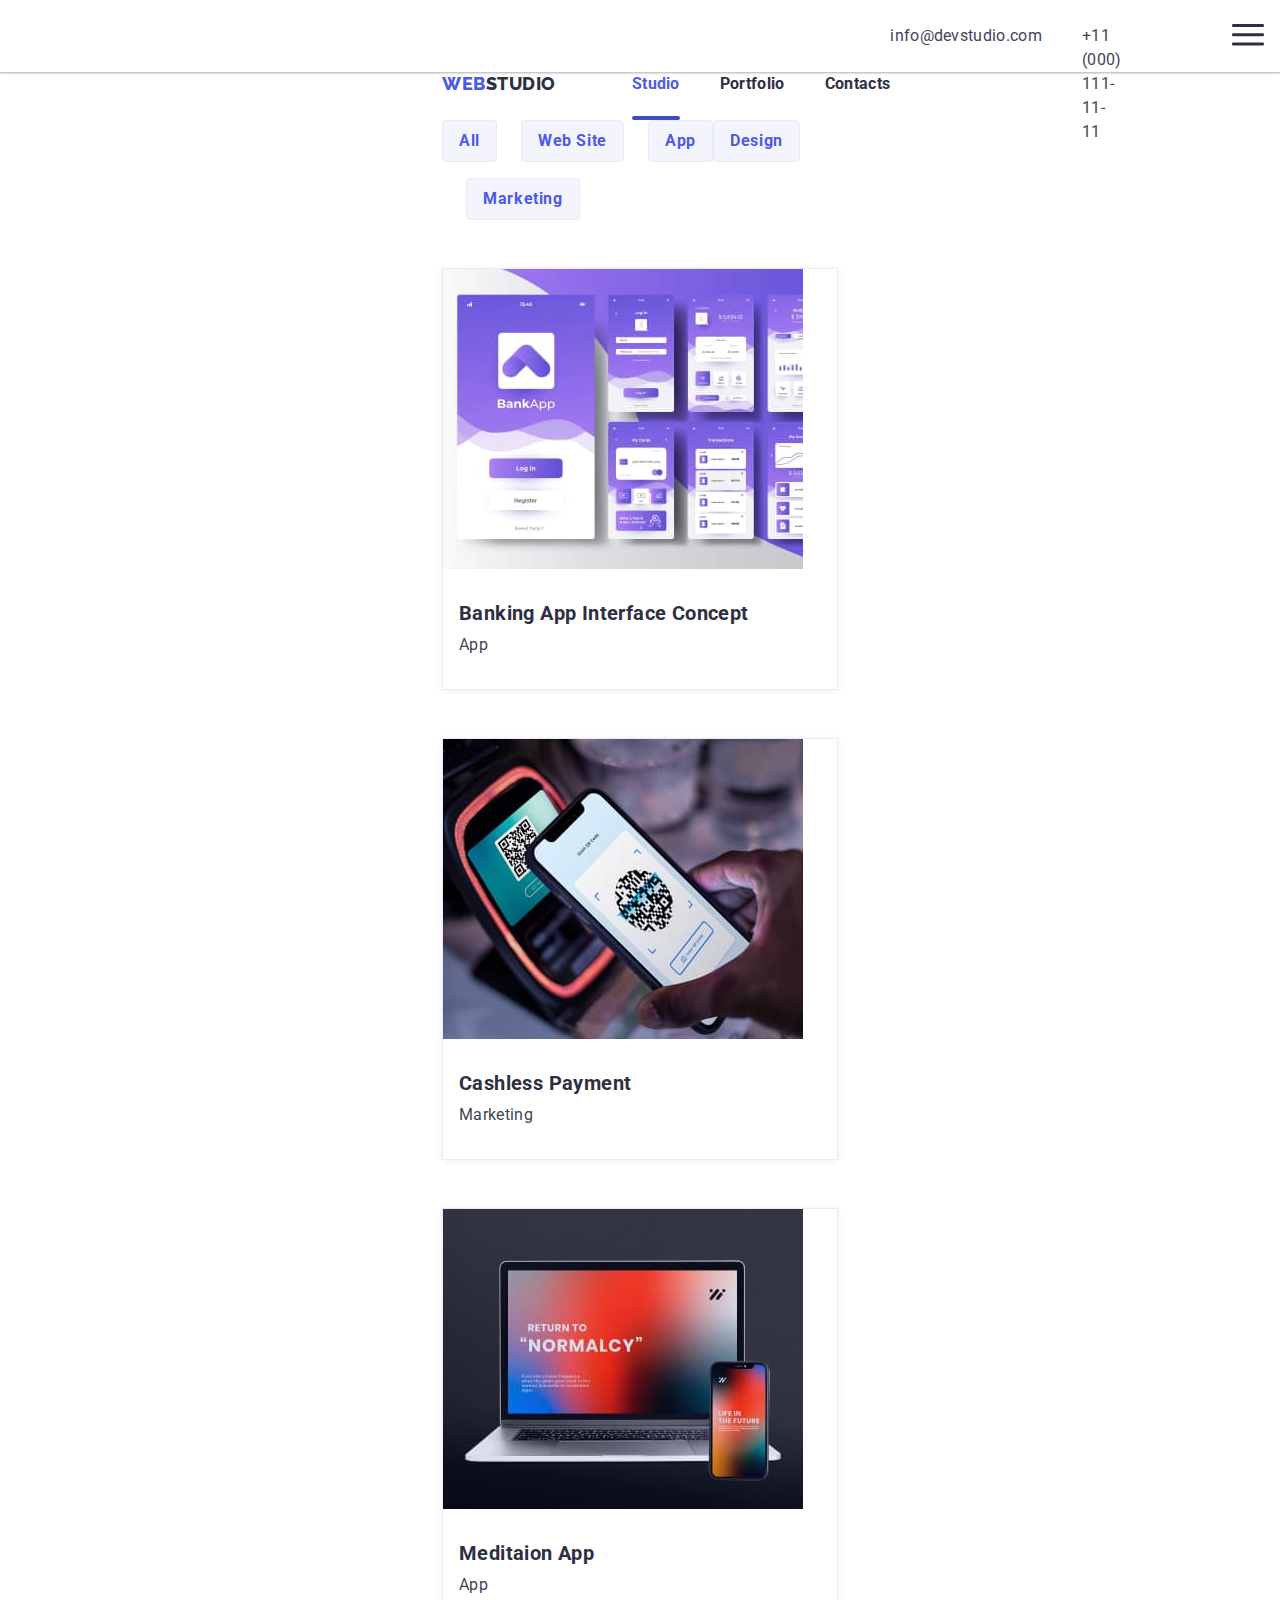
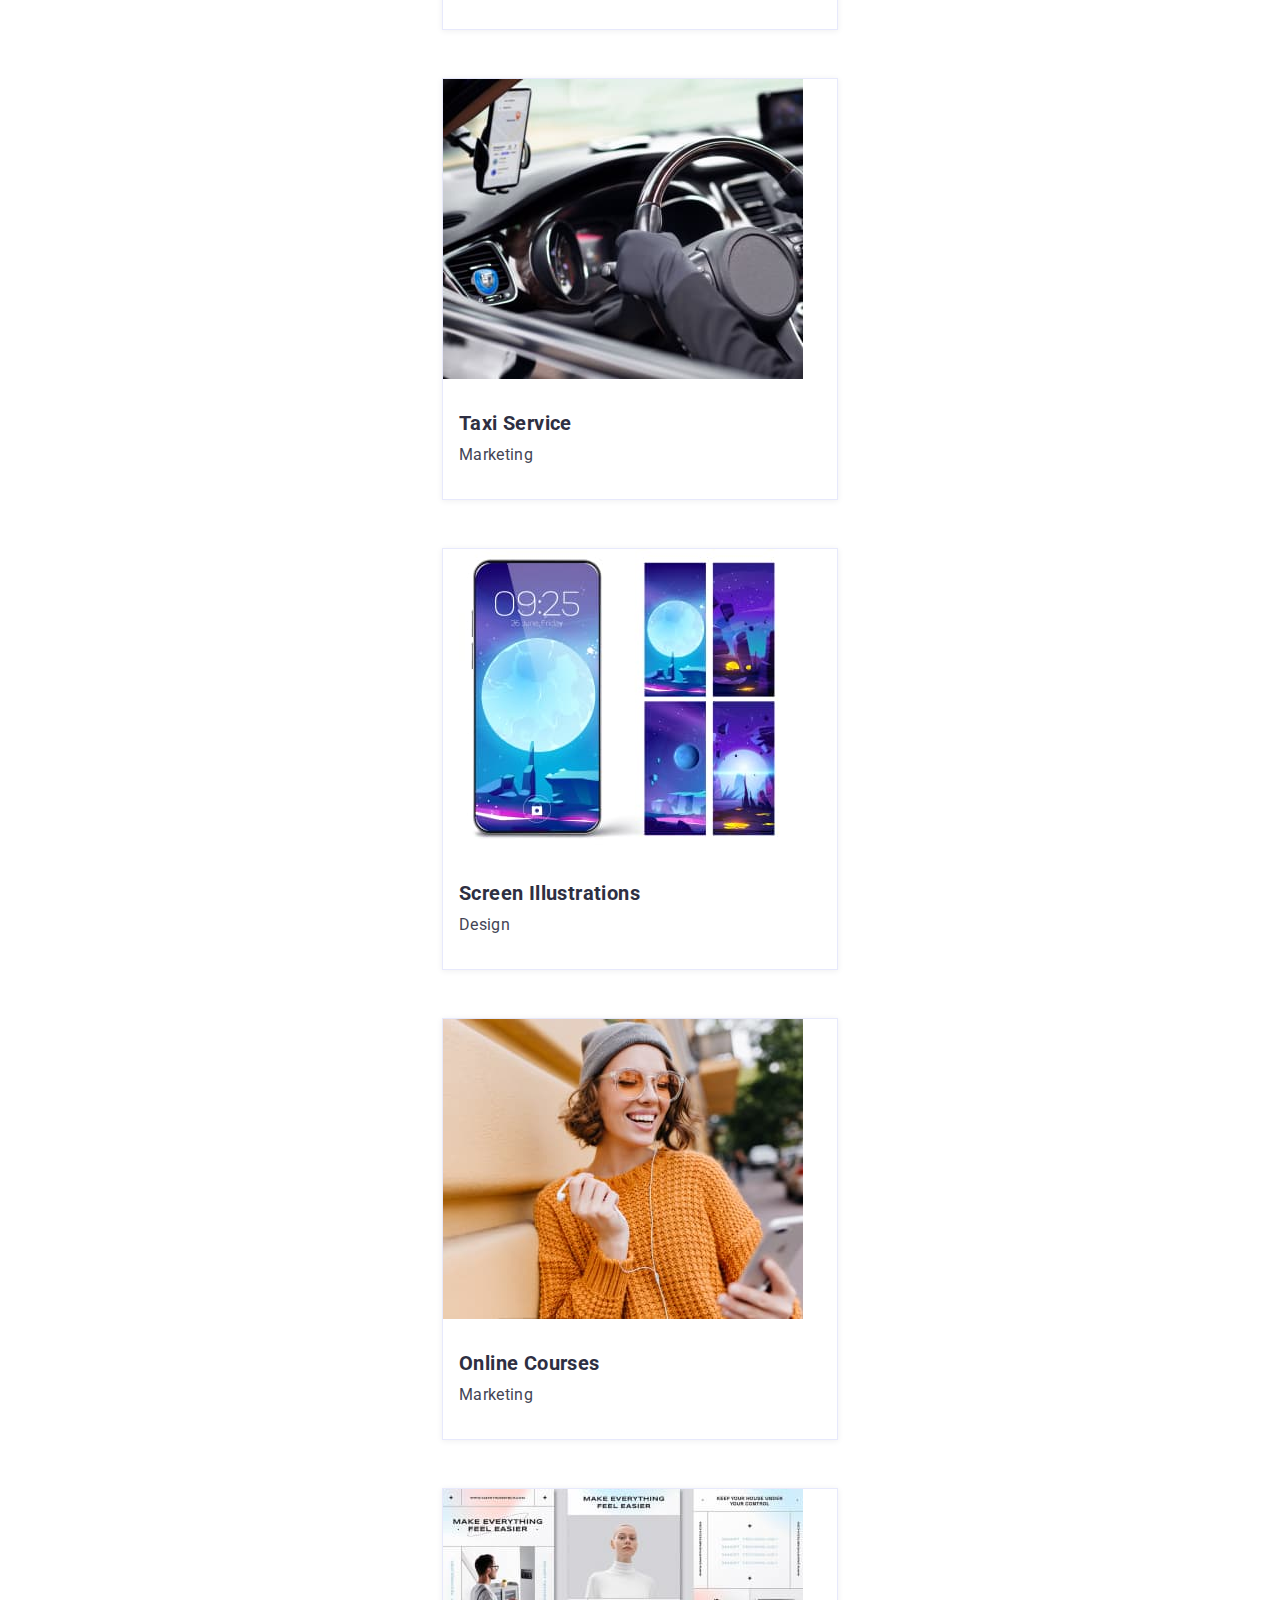
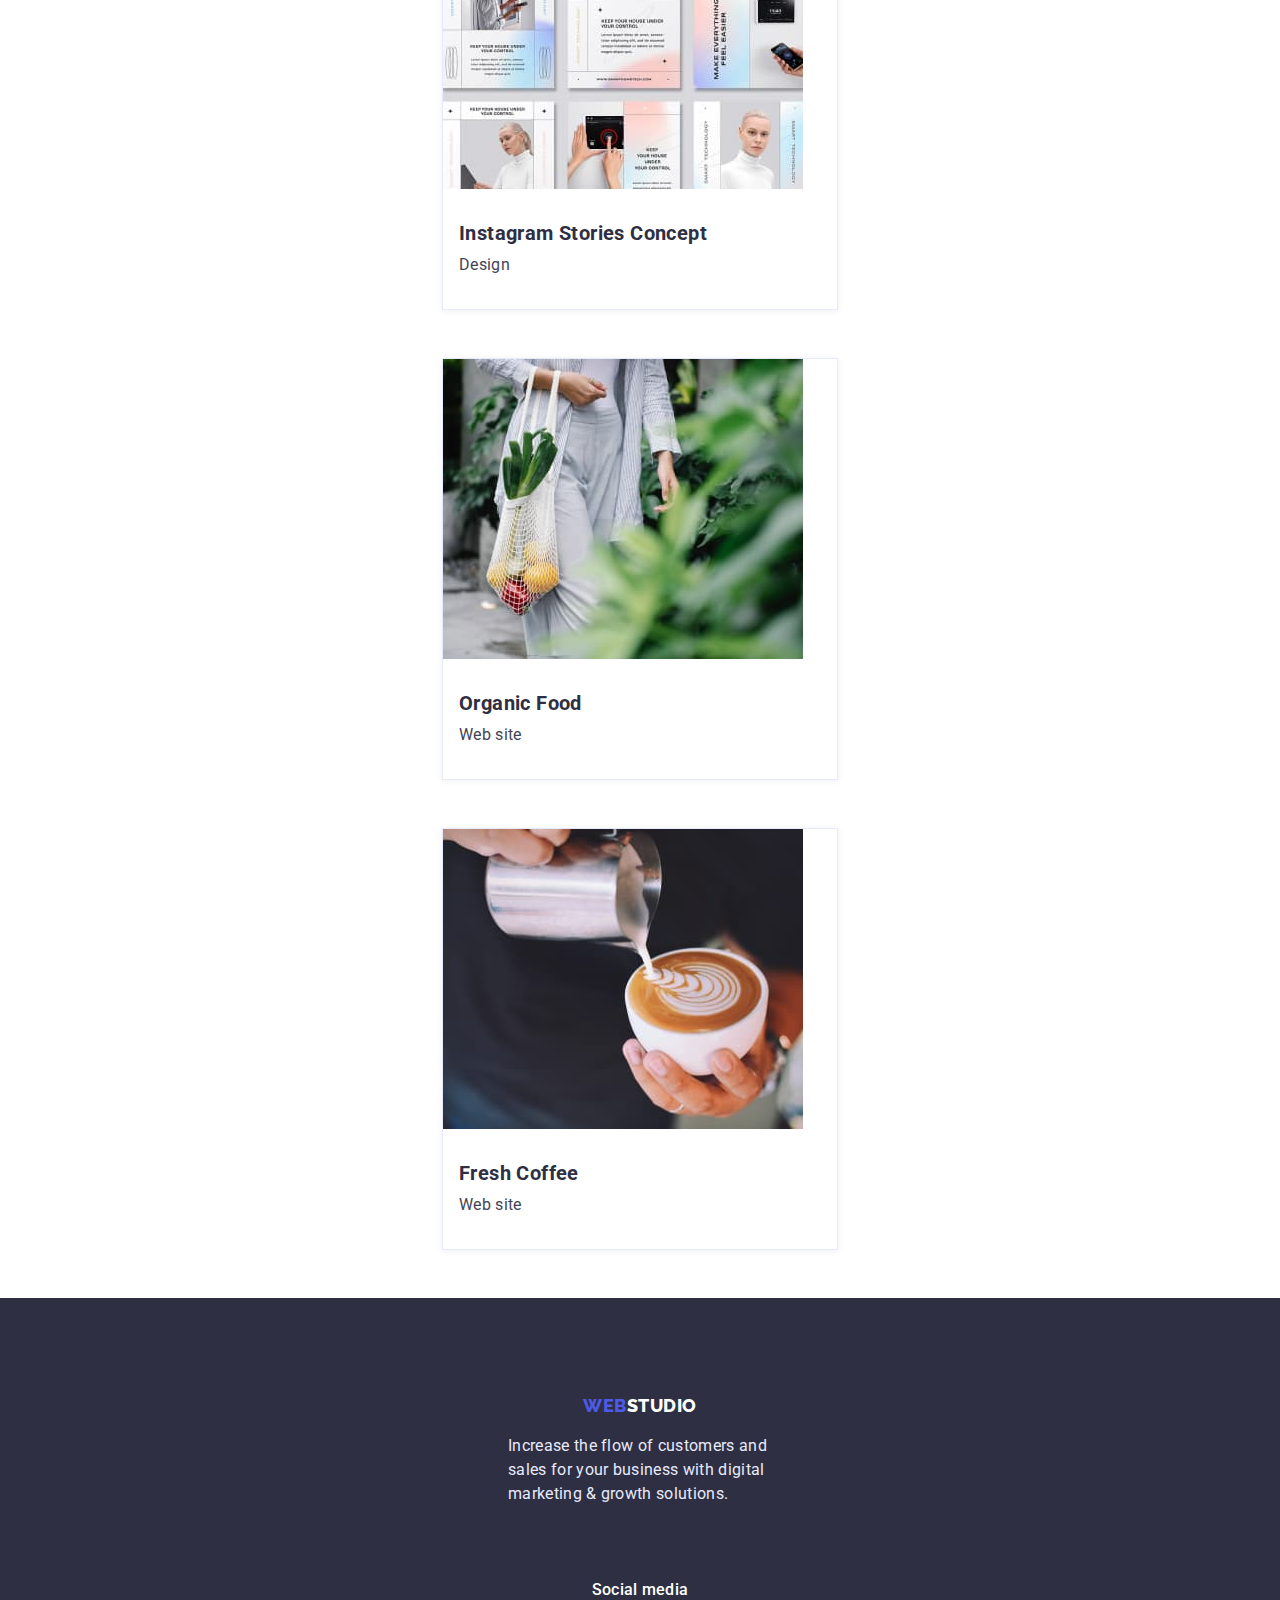
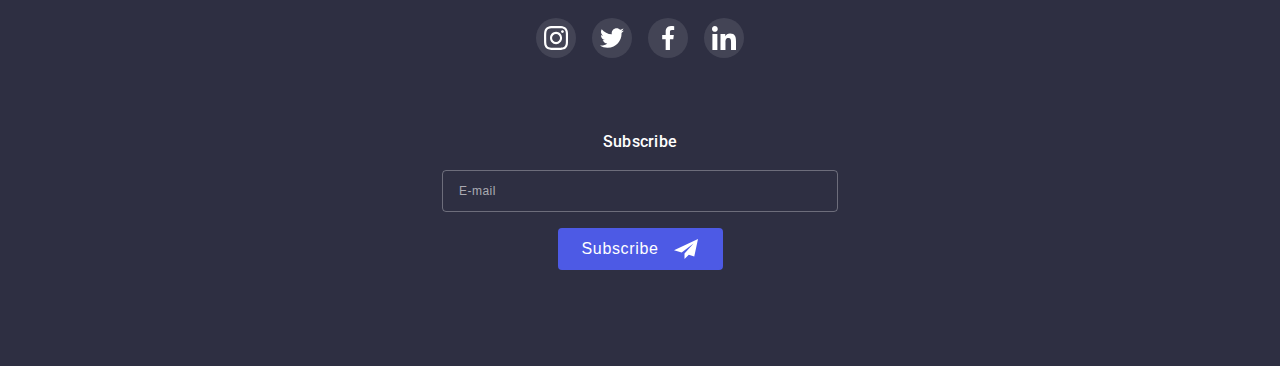
==== commit 1f0f0fae: "completed images in css mobile" ====
--- a/portfolio.html
+++ b/portfolio.html
@@ -117,7 +117,15 @@
           <li class="item">
             <a href="" class="link">
               <div class="img-thumb">
-                <img src="./images/projects/project1.jpg" class="img" alt="first project" width="360" >
+                <picture>
+                  <source
+                  srcset=" 
+                  ./images/projects/mob/portfolio-1-mob.jpg 1x, 
+                  ./images/projects/mob/portfolio-1-mob-2x.jpg 2x" 
+                  media="(max-width: 428px)"
+                  >
+                  <img src="./images/projects/project1.jpg" class="img" alt="first project" >
+                </picture>
                 <p class="overlay" >14 Stylish and User-Friendly App Design Concepts · Task Manager App · Calorie Tracker App · Exotic Fruit Ecommerce App · Cloud Storage App</p>
               </div>
               <div class="thumb">
@@ -129,7 +137,15 @@
           <li class="item">
             <a href="" class="link">
               <div class="img-thumb">
-                <img src="./images/projects/project2.jpg" class="img" alt="second project" width="360" >
+                <picture>
+                  <source
+                  srcset=" 
+                  ./images/projects/mob/portfolio-2-mob.jpg 1x, 
+                  ./images/projects/mob/portfolio-2-mob-2x.jpg 2x" 
+                  media="(max-width: 428px)"
+                  >
+                  <img src="./images/projects/project2.jpg" class="img" alt="second project" >
+                </picture>
                 <p class="overlay" >14 Stylish and User-Friendly App Design Concepts · Task Manager App · Calorie Tracker App · Exotic Fruit Ecommerce App · Cloud Storage App</p>
               </div>
               <div class="thumb">
@@ -141,7 +157,15 @@
           <li class="item">
             <a href="" class="link">
               <div class="img-thumb">
-                <img src="./images/projects/project3.jpg" class="img" alt="third project" width="360" >
+                <picture>
+                  <source
+                  srcset=" 
+                  ./images/projects/mob/portfolio-3-mob.jpg 1x, 
+                  ./images/projects/mob/portfolio-3-mob-2x.jpg 2x" 
+                  media="(max-width: 428px)"
+                  >
+                  <img src="./images/projects/project3.jpg" class="img" alt="third project" >
+                </picture>
                 <p class="overlay" >14 Stylish and User-Friendly App Design Concepts · Task Manager App · Calorie Tracker App · Exotic Fruit Ecommerce App · Cloud Storage App</p>
               </div>
               <div class="thumb">
@@ -153,7 +177,15 @@
           <li class="item">
             <a href="" class="link">
               <div class="img-thumb">
-                <img src="./images/projects/project4.jpg" class="img" alt="fourth project" width="360" >
+                <picture>
+                  <source
+                  srcset=" 
+                  ./images/projects/mob/portfolio-4-mob.jpg 1x, 
+                  ./images/projects/mob/portfolio-4-mob-2x.jpg 2x" 
+                  media="(max-width: 428px)"
+                  >
+                  <img src="./images/projects/project4.jpg" class="img" alt="fourth project" >
+                </picture>
                 <p class="overlay" >14 Stylish and User-Friendly App Design Concepts · Task Manager App · Calorie Tracker App · Exotic Fruit Ecommerce App · Cloud Storage App</p>
               </div>
               <div class="thumb">
@@ -165,7 +197,15 @@
           <li class="item">
             <a href="" class="link">
               <div class="img-thumb">
-                <img src="./images/projects/project5.jpg" class="img" alt="fifth project" width="360" >
+                <picture>
+                  <source
+                  srcset=" 
+                  ./images/projects/mob/portfolio-5-mob.jpg 1x, 
+                  ./images/projects/mob/portfolio-5-mob-2x.jpg 2x" 
+                  media="(max-width: 428px)"
+                  >
+                  <img src="./images/projects/project5.jpg" class="img" alt="fifth project" >
+                </picture>
                 <p class="overlay" >14 Stylish and User-Friendly App Design Concepts · Task Manager App · Calorie Tracker App · Exotic Fruit Ecommerce App · Cloud Storage App</p>
               </div>
               <div class="thumb">
@@ -177,7 +217,15 @@
           <li class="item">
             <a href="" class="link">
               <div class="img-thumb">
-                <img src="./images/projects/project6.jpg" class="img" alt="sixth project" width="360" >
+                <picture>
+                  <source
+                  srcset=" 
+                  ./images/projects/mob/portfolio-6-mob.jpg 1x, 
+                  ./images/projects/mob/portfolio-6-mob-2x.jpg 2x" 
+                  media="(max-width: 428px)"
+                  >
+                  <img src="./images/projects/project6.jpg" class="img" alt="sixth project" >
+                </picture>
                 <p class="overlay" >14 Stylish and User-Friendly App Design Concepts · Task Manager App · Calorie Tracker App · Exotic Fruit Ecommerce App · Cloud Storage App</p>
               </div>
               <div class="thumb">
@@ -189,7 +237,15 @@
           <li class="item">
             <a href="" class="link">
               <div class="img-thumb">
-                <img src="./images/projects/project7.jpg" class="img" alt="seventh project" width="360" >
+                <picture>
+                  <source
+                  srcset=" 
+                  ./images/projects/mob/portfolio-7-mob.jpg 1x, 
+                  ./images/projects/mob/portfolio-7-mob-2x.jpg 2x" 
+                  media="(max-width: 428px)"
+                  >
+                  <img src="./images/projects/project7.jpg" class="img" alt="seventh project" >
+                </picture>
                 <p class="overlay" >14 Stylish and User-Friendly App Design Concepts · Task Manager App · Calorie Tracker App · Exotic Fruit Ecommerce App · Cloud Storage App</p>
               </div>
               <div class="thumb">
@@ -201,7 +257,15 @@
           <li class="item">
             <a href="" class="link">
               <div class="img-thumb">
-                <img src="./images/projects/project8.jpg" class="img" alt="eighth project" width="360" >
+                <picture>
+                  <source
+                  srcset=" 
+                  ./images/projects/mob/portfolio-8-mob.jpg 1x, 
+                  ./images/projects/mob/portfolio-8-mob-2x.jpg 2x" 
+                  media="(max-width: 428px)"
+                  >
+                  <img src="./images/projects/project8.jpg" class="img" alt="eighth project" >
+                </picture>
                 <p class="overlay" >14 Stylish and User-Friendly App Design Concepts · Task Manager App · Calorie Tracker App · Exotic Fruit Ecommerce App · Cloud Storage App</p>
               </div>
               <div class="thumb">
@@ -213,7 +277,15 @@
           <li class="item">
             <a href="" class="link">
               <div class="img-thumb">
-                <img src="./images/projects/project9.jpg" class="img" alt="ninth project" width="360" >
+                <picture>
+                  <source
+                  srcset=" 
+                  ./images/projects/mob/portfolio-9-mob.jpg 1x, 
+                  ./images/projects/mob/portfolio-9-mob-2x.jpg 2x" 
+                  media="(max-width: 428px)"
+                  >
+                  <img src="./images/projects/project9.jpg" class="img" alt="ninth project" >
+                </picture>
                 <p class="overlay" >14 Stylish and User-Friendly App Design Concepts · Task Manager App · Calorie Tracker App · Exotic Fruit Ecommerce App · Cloud Storage App</p>
               </div>
               <div class="thumb">
@@ -226,6 +298,7 @@
       </div>
       </section>
   </main>
+      <!---------- FOOTER ---------->
   <footer class="footer">
     <div class="container">
       <div class="thumb">
@@ -267,7 +340,6 @@
       </div>
       <form class="subscribe-form">
         <h4 class="title">Subscribe</h4>
-        <div class="form-field  ">
           <input 
           type="email" 
           name="subscribe-email" 
@@ -280,7 +352,6 @@
               <use href="./images/svg/symbol-defs.svg#subscribe-icon"></use>
             </svg>
           </button>
-        </div>
       </form>
     </div>  
   </footer>
--- a/css/mobile.css
+++ b/css/mobile.css
@@ -11,6 +11,8 @@
     --white-color: #ffffff;
     --black-color: #000000;
     --modal-bg: #fcfcfc;
+    --hero-gradient: linear-gradient(to right, rgba(46, 47, 66, 0.7), rgba(46, 47, 66, 0.7)
+     ),
   }
   html {
     box-sizing: border-box;
@@ -80,16 +82,17 @@
   .icon {
     overflow: visible;
   }
+
    /*---------HEADER-------- */
   
   .header {
     max-height: 72px;
     box-shadow: 0px 2px 1px rgba(46, 47, 66, 0.08), 0px 1px 1px rgba(46, 47, 66, 0.16), 0px 1px 6px rgba(46, 47, 66, 0.08);
   }
-  /* .header .wrap{
-    display: flex;
-    align-items: center;
-  } */
+  .header .wrap{
+    display: flex;
+    align-items: center;
+  }
   .navigation {
     display: flex;
     align-items: center;
@@ -174,11 +177,13 @@
   .contacts-list .link:focus {
     color: var(--brand-color);
   } 
-  .site-nav {
-    display: none;
-  }
-  .contacts-list {
-    display: none;
+  @media screen and (max-width: 428px) {
+    .site-nav {
+      display: none;
+    }
+    .contacts-list {
+      display: none;
+    }
   }
   
   /* ---MOBILE-MENU--- */
@@ -308,14 +313,21 @@
     margin-right: auto;
   
     background-color: var(--navy-blue-color);
-    background-image: linear-gradient(to right,
-     rgba(46, 47, 66, 0.7),
-     rgba(46, 47, 66, 0.7)
-      ),
-      url(../images/banner/people-office-1.jpg);
+    background-image: 
+      var(--hero-gradient)
+      url(../images/banner/hero-bg-mobile.jpg);
       background-repeat: no-repeat;
       background-position: center;
       background-size: cover;
+  }
+  @media (min-device-pixel-ratio: 2),
+    (min-resolution: 192dpi),
+    (min-resolution: 2dppx) {
+    .hero-overlay {
+      background-image: 
+      var(--hero-gradient) 
+      url('../images/banner/hero-bg-mob-2x.jpg');
+    }
   }
   .hero .title {
     display: inline-block;
@@ -364,16 +376,6 @@
     display: flex;
     flex-wrap: wrap;
   }
-  /* .benefits-list .item + .item {
-    margin-left: 24px;
-  } */
-  /* .benefits .thumb {
-    width: 264px;
-    padding: 24px 100px;
-    margin-bottom: 8px;
-  
-    background-color: var(--cloud-color);
-  } */
   .benefits .thumb {
     display: none;
   }
@@ -383,16 +385,6 @@
     width: 64px;
     height: 64px;
   }
-  /* .benefits .title {
-    margin-bottom: 8px;
-  
-    font-weight: 700;
-    font-size: 20px;
-    line-height: 1.2;
-    letter-spacing: 0.02em;
-  
-    color: var(--navy-blue-color);
-  } */
   .benefits .title {
     display: block;
     width: 100%;
@@ -405,15 +397,6 @@
     letter-spacing: 0.02em;
     text-transform: capitalize;
   }
-  /* .benefits .description {
-    width: 264px;
-  
-    font-size: 16px;
-    line-height: 1.5;
-    letter-spacing: 0.02em;
-  
-    color: var(--slate-color);
-  } */
   .benefits .description {
     display: block;
     width: 100%;
@@ -431,14 +414,12 @@
   .services {
     display: none;
   }
-  
-  /* .services-list {
-    display: flex;
-  }
-  .services-list .item+.item {
-    margin-left: 24px;
-  }
-  .services .title {
+  /*------------TEAM------------- */
+  .team {
+    background-color: var(--cloud-color);
+  }
+  
+  .team .title {
     margin-bottom: 72px;
   
     font-weight: 700;
@@ -449,24 +430,6 @@
     text-transform: capitalize;
   
     color: var(--navy-blue-color);
-  } */
-  
-  /*------------TEAM------------- */
-  .team {
-    background-color: var(--cloud-color);
-  }
-  
-  .team .title {
-    margin-bottom: 72px;
-  
-    font-weight: 700;
-    font-size: 36px;
-    line-height: 1.1;
-    text-align: center;
-    letter-spacing: 0.02em;
-    text-transform: capitalize;
-  
-    color: var(--navy-blue-color);
   }
   .team-list {
     display: flex;
@@ -546,9 +509,6 @@
   
   /* -------CUSTOMERS-------  */
   
-  /* .customers{
-    padding-top: 130px;
-  } */
   .customers .title {
     font-weight: 700;
     font-size: 36px;
@@ -575,9 +535,6 @@
   .customers .list .item:not(:nth-last-child(-n+2)) {
     margin-bottom: 72px ;
   }
-  /*  .customers .item + .item {
-    margin-left: 24px;
-  }*/
   .customers .link { 
     display: flex;
     align-items: center;
@@ -610,41 +567,27 @@
   /* SECOND-PAGE-PORTFOLIO */
   
   .portfolio {
-    padding-top: 96px;
-  }
-  .filters-list {
-    display: flex;
-    justify-content:center  ;
-    margin-bottom: 72px;
-  }
-  .filters-list .item+.item{
-    margin-left: 24px;
-  }
-  
+    padding-top: 48px;
+    padding-bottom: 48px;
+  }
+
   /* PROJECTS-LIST */
   
-  .projects-list {
-    display: flex;
-    flex-wrap: wrap;
-  }
   .projects-list .item {
-    width: calc((100% - 48px) / 3);
+    width: 100%;
   
     border: 1px solid var(--cornflower-color);
     box-shadow: 0px 1px 6px rgba(46, 47, 66, 0.08);
     transition-property: background-color,color,border,box-shadow;
     transition-duration: 250ms;
   }
+  .projects-list .item:not(:last-child) {
+    margin-bottom: 48px;
+  }
   .projects-list .item:hover, 
   .projects-list .item:focus {
     border: 0.5px solid var(--cloud-color);
     box-shadow: 0px 1px 6px rgba(46, 47, 66, 0.08), 0px 1px 1px rgba(46, 47, 66, 0.16), 0px 2px 1px rgba(46, 47, 66, 0.08); 
-  }
-  .projects-list .item:not(:nth-child(3n)) {
-    margin-right: 24px;
-  }
-  .projects-list .item:not(:nth-last-child(-n+3)) {
-    margin-bottom: 48px ;
   }
   .projects-list .link {
     display: block;
@@ -703,10 +646,30 @@
   }
   
   /* ------FILTER-BTNS------ */
-  
+  .filters-list {
+    display: flex;
+    flex-wrap: wrap;
+    align-items: flex-start;
+    justify-content: flex-start;
+    margin-bottom: 48px;
+  }
+  .filters-list .item + .item{
+    margin-left: 24px;
+  }
+  @media screen and (min-width: 340px) and (max-width: 428px) {
+    .filters-list .item:nth-child(3) {
+      margin-right: 10%;
+    }
+  }
+  .filters-list .item:nth-child(4) {
+    margin-left: 0;
+  }
+  .filters-list .item:not(:nth-last-child(-n + 2)) {
+    margin-bottom: 16px;
+  }
   .filters-list .btn {
     display: block;
-    padding: 12px 24px;
+    padding: 8px 16px;
   
     font-family: inherit;
     font-weight: 700;
@@ -732,12 +695,6 @@
     background-color: var(--brand-color);
     box-shadow: 0px 3px 1px rgba(0, 0, 0, 0.1), 0px 2px 1px rgba(0, 0, 0, 0.08), 0px 2px 2px rgba(0, 0, 0, 0.12);
   }
-  /* .active {
-    border: 1px solid var(--brand-color);
-    color: var(--white-color);
-    background-color: var(--brand-color);
-    box-shadow: 0px 3px 1px rgba(0, 0, 0, 0.1), 0px 2px 1px rgba(0, 0, 0, 0.08), 0px 2px 2px rgba(0, 0, 0, 0.12);
-  } */
   
   /*------------FOOTER------------- */
   
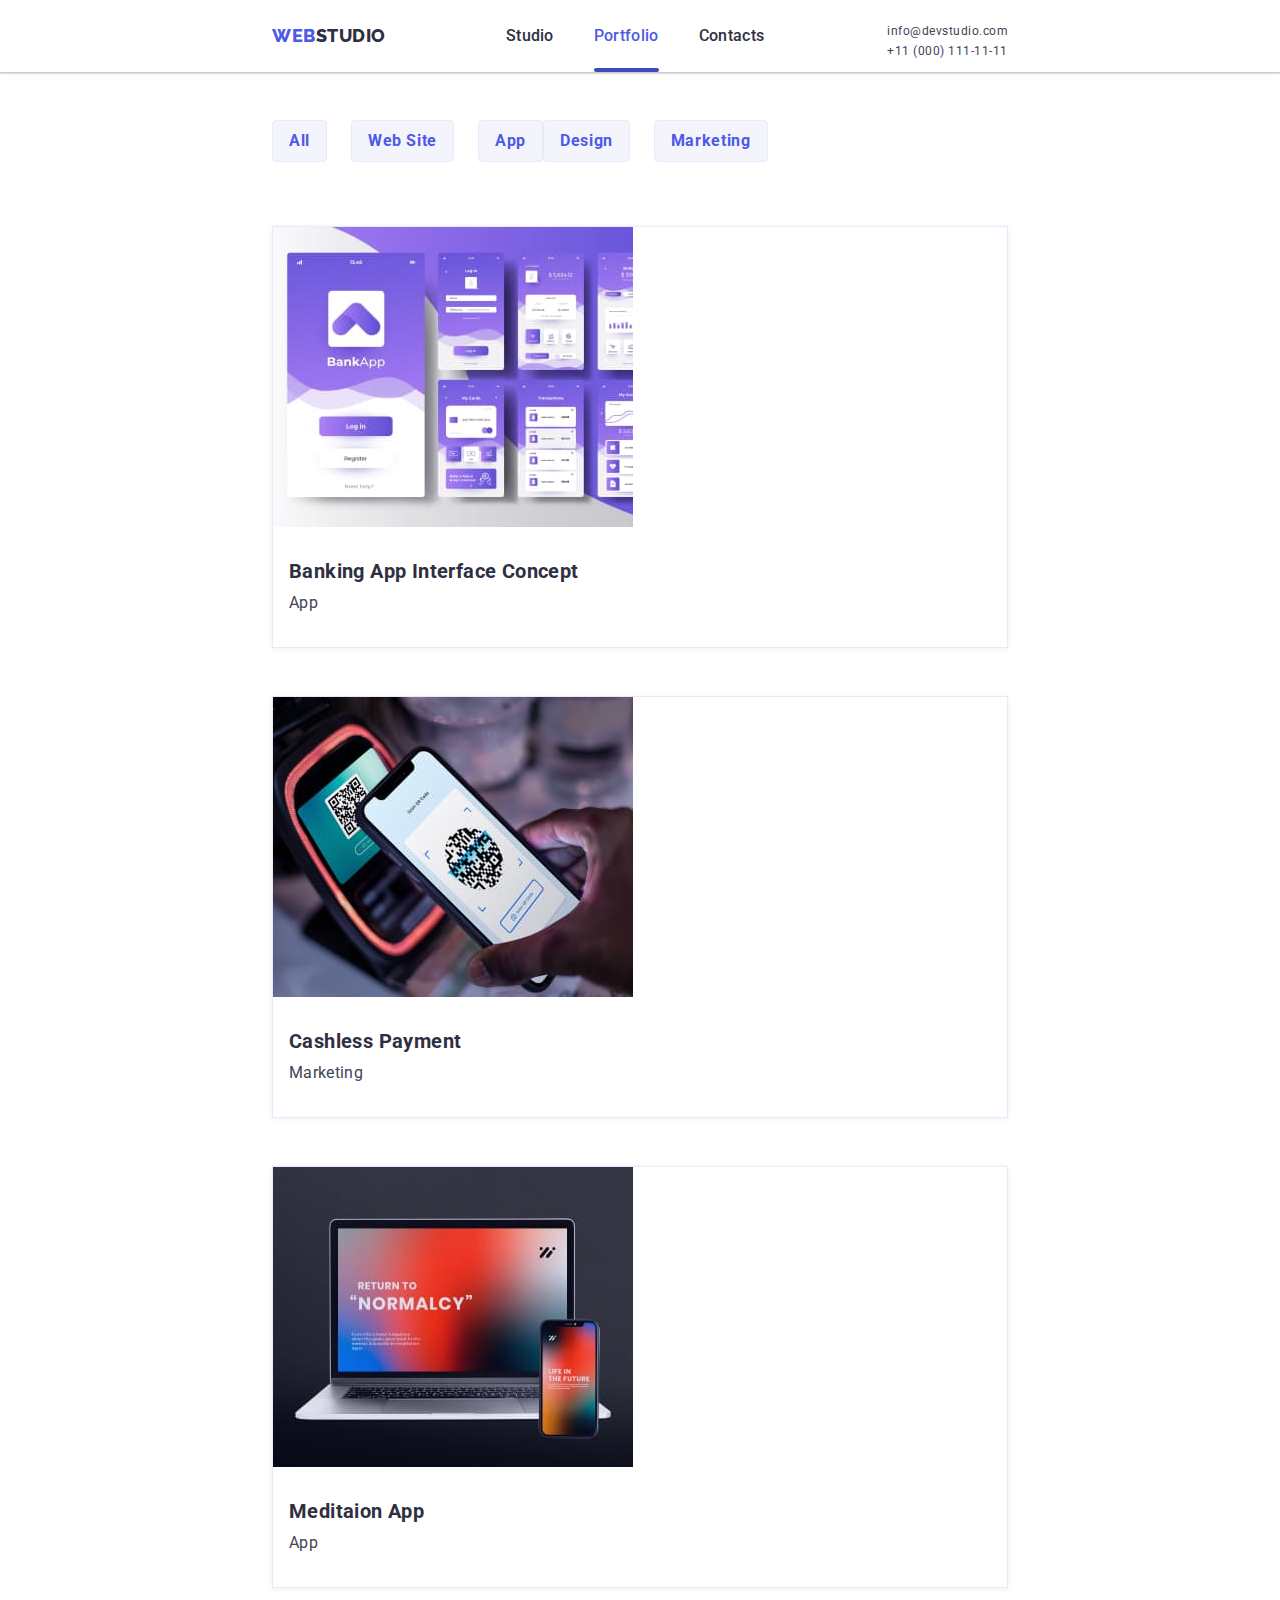
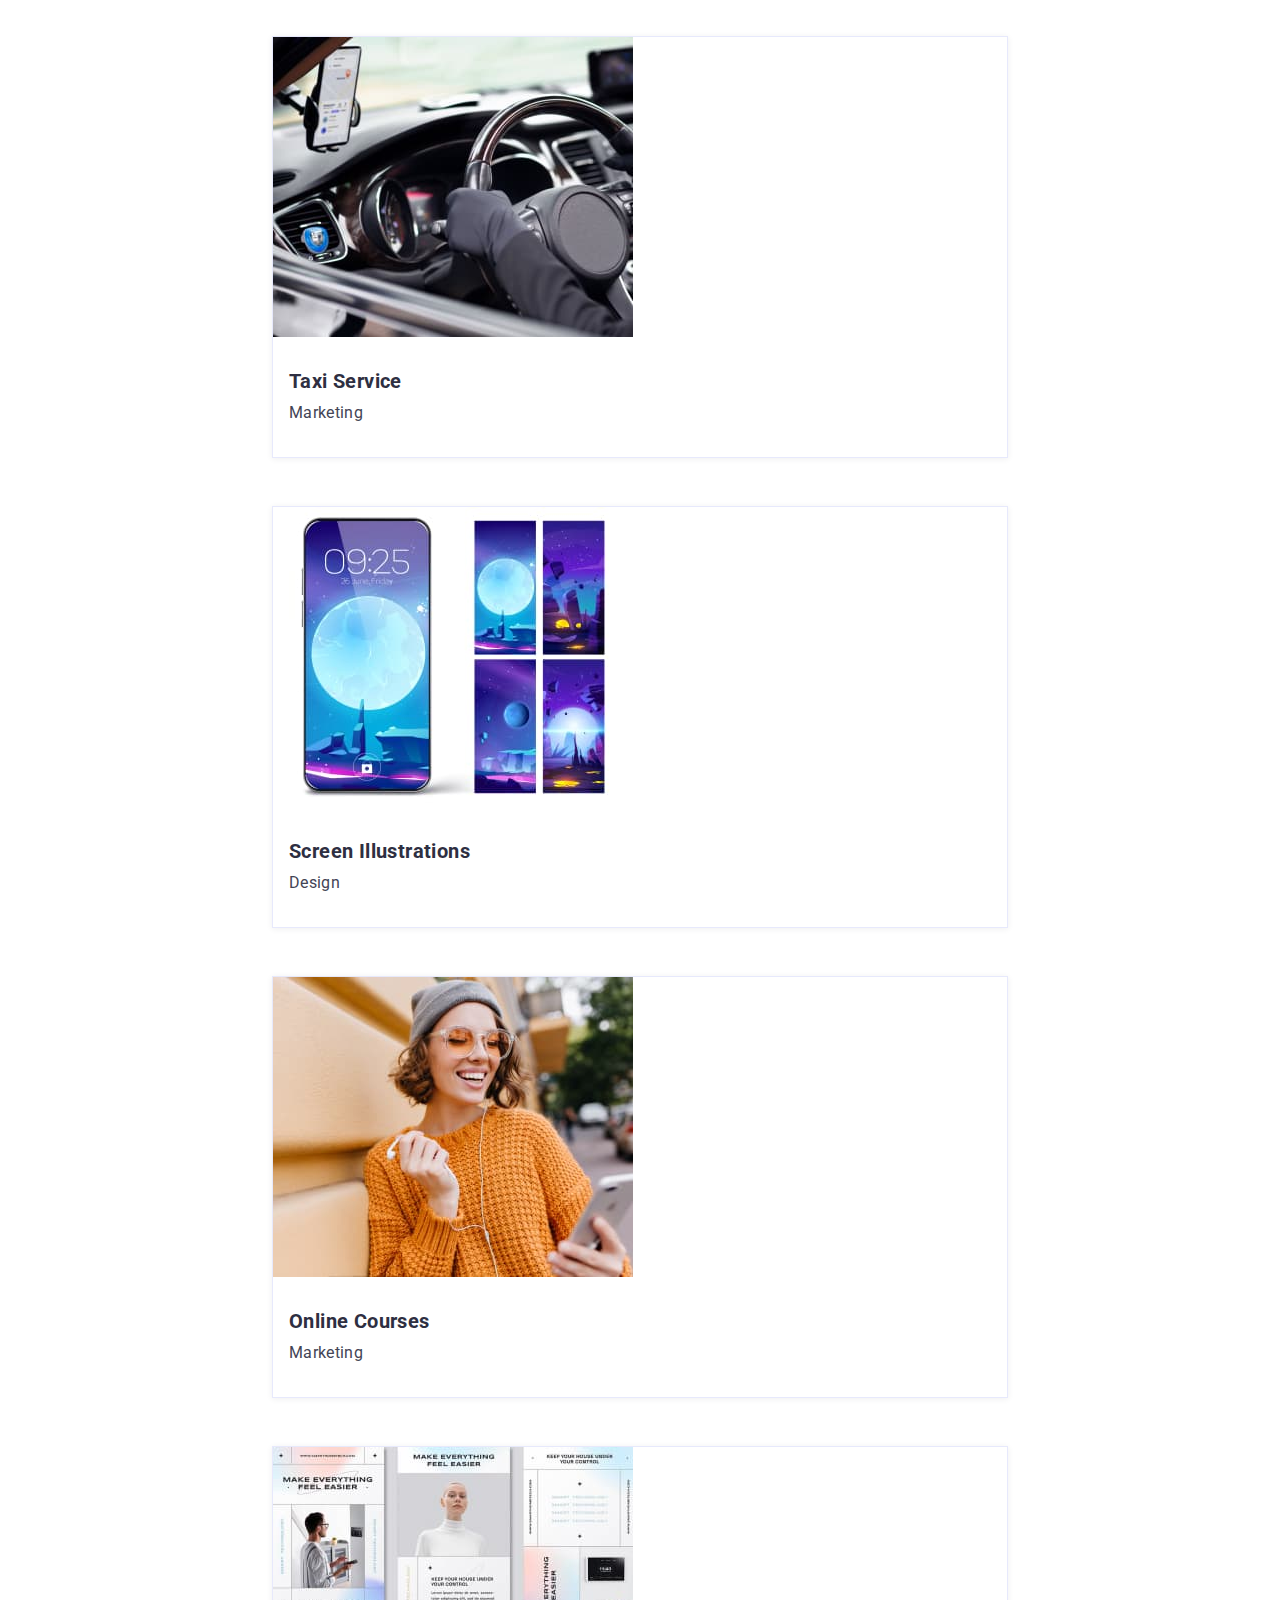
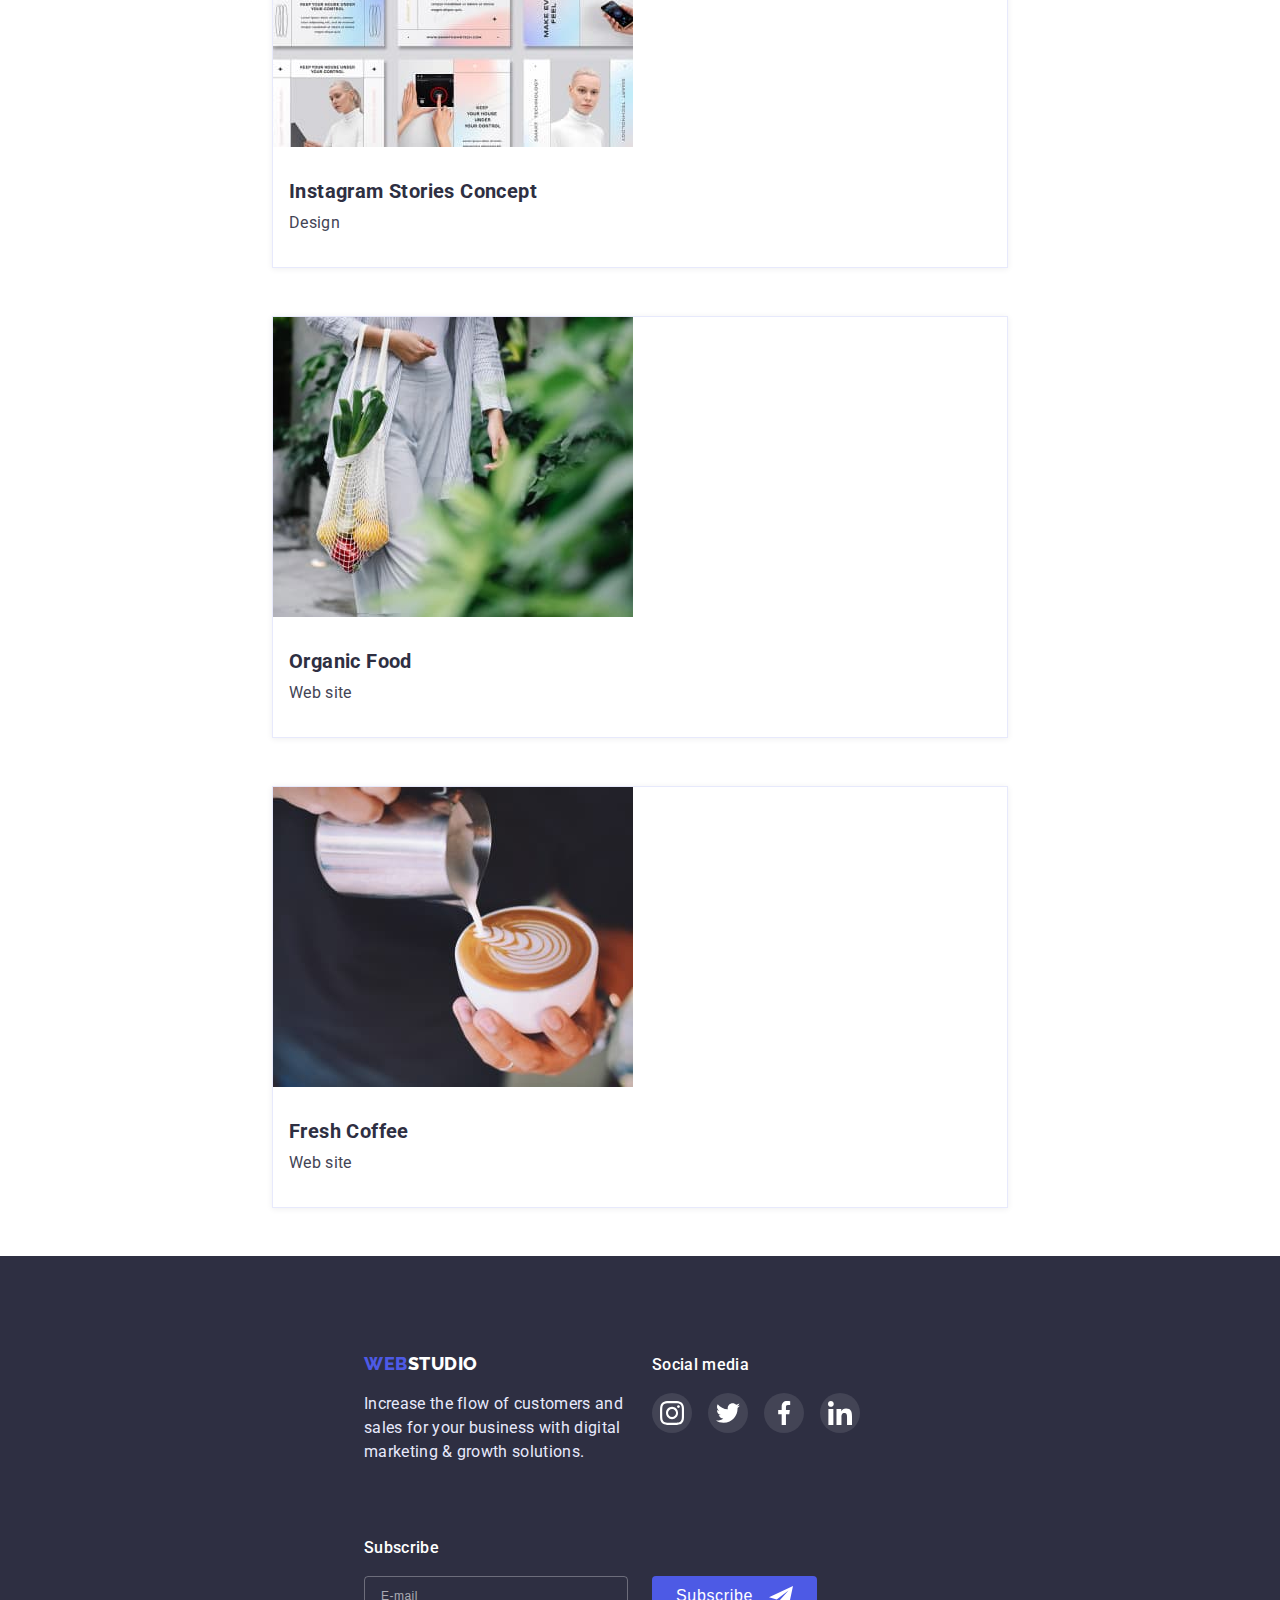
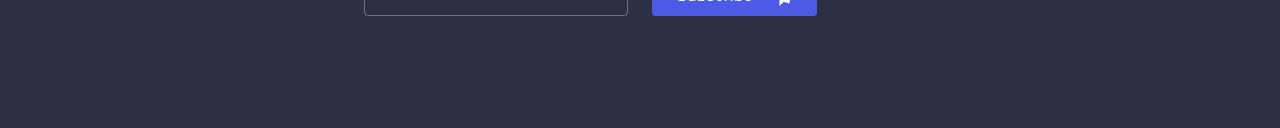
==== commit 1ef0863c: "css for tablet/index.html is done" ====
--- a/portfolio.html
+++ b/portfolio.html
@@ -20,8 +20,8 @@
       <nav class="navigation">
           <a href="./index.html" class="logo link"><span class="span">web</span>studio</a>
           <ul class="site-nav list">
-              <li class="item"> <a class="active link" href="./index.html">Studio</a> </li>
-              <li class="item"> <a class="link" href="./portfolio.html">Portfolio</a> </li>
+              <li class="item"> <a class="link" href="./index.html">Studio</a> </li>
+              <li class="item"> <a class="active link" href="./portfolio.html">Portfolio</a> </li>
               <li class="item"> <a class="link" href="">Contacts</a> </li>
           </ul>
           <button type="button" class="menu-open" data-menu-open>
@@ -340,19 +340,21 @@
       </div>
       <form class="subscribe-form">
         <h4 class="title">Subscribe</h4>
-          <input 
-          type="email" 
-          name="subscribe-email" 
-          placeholder="E-mail" 
-          class="email-input"
-          required>
-          <button type="submit" class="btn">
+        <div class="form-field">
+        <input 
+        type="email" 
+        name="subscribe-email"
+        placeholder="E-mail" 
+        class="email-input" 
+        required>
+        <button type="submit" class="btn">
             Subscribe
             <svg class="icon">
-              <use href="./images/svg/symbol-defs.svg#subscribe-icon"></use>
+                <use href="./images/svg/symbol-defs.svg#subscribe-icon"></use>
             </svg>
-          </button>
-      </form>
+        </button>
+        </div>
+    </form>
     </div>  
   </footer>
   <script src="./js/mobile-menu.js"></script>
--- a/css/mobile.css
+++ b/css/mobile.css
@@ -31,10 +31,10 @@
     padding-top: 96px;
     padding-bottom: 96px;
   }
-  h1,h2,h3,h4,h5,h6,p {
+  h1, h2, h3, h4, h5, h6, p {
     margin: 0;
   }
-  ul,li {
+  ul, li {
     margin: 0;
   }
   img {
@@ -90,6 +90,8 @@
     box-shadow: 0px 2px 1px rgba(46, 47, 66, 0.08), 0px 1px 1px rgba(46, 47, 66, 0.16), 0px 1px 6px rgba(46, 47, 66, 0.08);
   }
   .header .wrap{
+    width: 100%;
+    position: relative;
     display: flex;
     align-items: center;
   }
@@ -117,14 +119,13 @@
   .site-nav {
     display: flex;
     align-items: center;
-    margin-left: 76px;
   } 
   .site-nav .link {
     display: block;
     padding-top: 24px;
     padding-bottom: 24px;
   
-    font-weight: 700;
+    font-weight: 500;
     font-size: 16px;
     line-height: 1.5;
     letter-spacing: 0.02em;
@@ -152,17 +153,11 @@
     border-radius: 2px;
     background-color: var(--ocean-color);
   } 
-   .contacts-list{
-    display: flex;
-    margin-left: auto;
-  } 
-   .contacts-list .item + .item {
-    margin-left: 40px;
+   .contacts-list {
+    display: flex;
   } 
    .contacts-list .link {
     display: block;
-    padding-top: 24px;
-    padding-bottom: 24px;
   
     font-size: 16px;
     line-height: 1.5;
@@ -177,7 +172,7 @@
   .contacts-list .link:focus {
     color: var(--brand-color);
   } 
-  @media screen and (max-width: 428px) {
+  @media screen and (max-width: 768px) {
     .site-nav {
       display: none;
     }
@@ -351,6 +346,7 @@
     font-size: 16px;
     line-height: 1.5;
     letter-spacing: 0.04em;
+    text-align: center;
   
     color: var(--white-color);
     background-color: var(--brand-color);
@@ -370,20 +366,17 @@
   
   .benefits {
     padding-top: 96px;
-    padding-bottom: 0;
+    padding-bottom: 96px;
   }
   .benefits-list {
     display: flex;
     flex-wrap: wrap;
+  }
+  .benefits-list .item:not(:last-child) {
+    margin-bottom: 72px;
   }
   .benefits .thumb {
     display: none;
-  }
-  .benefits .icon {
-    display: block;
-  
-    width: 64px;
-    height: 64px;
   }
   .benefits .title {
     display: block;
@@ -396,18 +389,21 @@
     text-align: center;
     letter-spacing: 0.02em;
     text-transform: capitalize;
+
+    color: var(--navy-blue-color);
   }
   .benefits .description {
     display: block;
     width: 100%;
+    
+    font-weight: 500;
+    font-size: 16px;
+    line-height: 1.50;
+    
+    letter-spacing: 0.02em;
+  }
+  .benefits-list .item:not(:last-child) {
     margin-bottom: 72px;
-    
-    font-weight: 500;
-    font-size: 16px;
-    line-height: 24px;
-    /* or 150% */
-    
-    letter-spacing: 0.02em;
   }
   
   /*---------SERVICES-------- */
@@ -416,9 +412,9 @@
   }
   /*------------TEAM------------- */
   .team {
+    padding-bottom: 128px;
     background-color: var(--cloud-color);
   }
-  
   .team .title {
     margin-bottom: 72px;
   
@@ -445,7 +441,7 @@
   .team-list .card:not(:last-child) {
     margin-bottom: 72px;
   }
-  .team-list  .img{
+  .team-list .img{
     margin-bottom: 32px;
   }
   .team .employee {
@@ -510,12 +506,13 @@
   /* -------CUSTOMERS-------  */
   
   .customers .title {
+    margin-bottom: 72px;
+
     font-weight: 700;
     font-size: 36px;
     line-height: 1.11;
     text-align: center;
     letter-spacing: 0.02em;
-    margin-bottom: 72px;
   
     color: var(--navy-blue-color);
   }
@@ -532,7 +529,7 @@
   .customers .list .item:not(:nth-child(2n)) {
     margin-right: 16px;
   }
-  .customers .list .item:not(:nth-last-child(-n+2)) {
+  .customers .list .item:not(:nth-last-child(-n + 2)) {
     margin-bottom: 72px ;
   }
   .customers .link { 
@@ -743,6 +740,10 @@
     color: var(--cornflower-color);
   }
   .social-media {
+    display: flex;
+    align-items: center;
+    justify-content: center;
+    width: 100%;
     margin-bottom: 72px;
   }
   .social-media .title {
@@ -802,10 +803,15 @@
   
     color: var(--white-color);
   }
+  .form-field {
+    display: block;
+    width: 100%;
+  }
   .subscribe-form .email-input {
     width: 100%;
     margin-bottom: 16px;
     padding: 8px 16px;
+    max-height: 40px;
   
     font-weight: 400;
     font-size: 12px;
@@ -833,8 +839,10 @@
     justify-content: center;
     align-items: center;
     width: 165px;
+    max-height: 40px;
     padding: 8px 24px;
     gap: 16px;
+    margin: 0 auto;
   
     font-weight: 500;
     font-size: 16px;
--- a/css/tablet.css
+++ b/css/tablet.css
@@ -0,0 +1,153 @@
+@media screen and (min-width: 768px) {
+    .container {
+        max-width: 768px;
+    }
+       /* HEADER */
+
+    .header .wrap {
+        justify-content: space-between;
+    }
+    .site-nav {
+        display: flex;  
+        margin-left: 120px;
+    }
+    .contacts-list {
+        position: absolute;
+        top: 24px;
+        right: 16px;
+        display: flex;
+        flex-direction: column;
+    }
+    .contacts-list .item:first-child {
+        margin-bottom: 4px;
+    }
+    .contacts-list .link {
+        font-weight: 400;
+        font-size: 12px;
+        line-height: 1.33;        
+        letter-spacing: 0.04em;
+    }
+    /* MOBILE-MENU */
+
+    .menu-open {
+        display: none;
+    }
+
+    /* HERO */
+
+    .hero {
+        padding-bottom: 108px;
+    }
+    .hero-overlay {
+        background-image: 
+          var(--hero-gradient)
+          url(../images/banner/hero-bg-tablet.jpg);
+          background-repeat: no-repeat;
+          background-position: center;
+          background-size: cover;
+    }
+    @media (min-device-pixel-ratio: 2),
+        (min-resolution: 192dpi),
+        (min-resolution: 2dppx) {
+        .hero-overlay {
+          background-image: 
+          var(--hero-gradient) 
+          url('../images/banner/hero-bg-tablet-2x.jpg');
+        }
+    }
+    .hero .title {
+        width: 496px;
+        margin-bottom: 40px;
+
+        font-size: 56px;
+    }
+
+      /* BENEFITS */
+
+    .benefits-list .item {
+        width: 356px;
+    }
+    .benefits-list .item:nth-child(1) {
+        margin-bottom: 72px;
+    }
+    .benefits-list .item:nth-child(n + 2) {
+        margin-bottom: 0;
+    }
+    .benefits-list .item:nth-child(2n + 1) {
+        margin-right: 24px;
+    }
+    .benefits .title {
+        margin-bottom: 8px;
+        text-align: left;
+    }
+
+    /* TEAM  */
+
+    .team {
+        padding-bottom: 104px;
+    }
+    .team-list .card:nth-child(-n + 2) {
+        margin-bottom: 64px;
+    }
+    .team-list .card:nth-child(3) {
+        margin-bottom: 0;
+    }
+    .team-list .card:nth-child(2n + 1) {
+        margin-right: 24px;
+    }
+
+    /* CUSTOMERS  */
+
+    .customers .container {
+        width: 584px;
+    }
+    .customers .list .item {
+        max-width: 168px;
+    }
+    .customers .list .item:nth-child(-n + 3) {
+        margin-bottom: 64px;
+        margin-right: 0;
+    }
+    .customers .list .item:not(:nth-child(3n)) {
+        margin-right: 24px;
+    }
+    .customers .list .item:nth-child(4) {
+        margin-bottom: 0;
+    }
+
+    /* FOOTER  */
+
+    .footer .container {
+        width: 584px;
+        justify-content: start;
+    }
+    .footer .thumb {
+        margin-right: 24px;
+    }
+    .footer .thumb .logo {
+        margin-right: auto;
+    }
+    .footer .social-media {
+        display: block;
+        width: 208px;
+        margin-bottom: 102px;
+    }
+    .footer .social-media .title {
+        margin-right: auto;
+    }
+    .subscribe-form .title {
+        margin-right: auto;
+    }
+    .footer .form-field {
+        display: flex;
+        width: 453px;
+        justify-content: start;
+        margin-right: auto;
+    }
+    .subscribe-form .email-input {
+        width: 264px;
+        margin-right: 24px;
+    }
+    
+
+}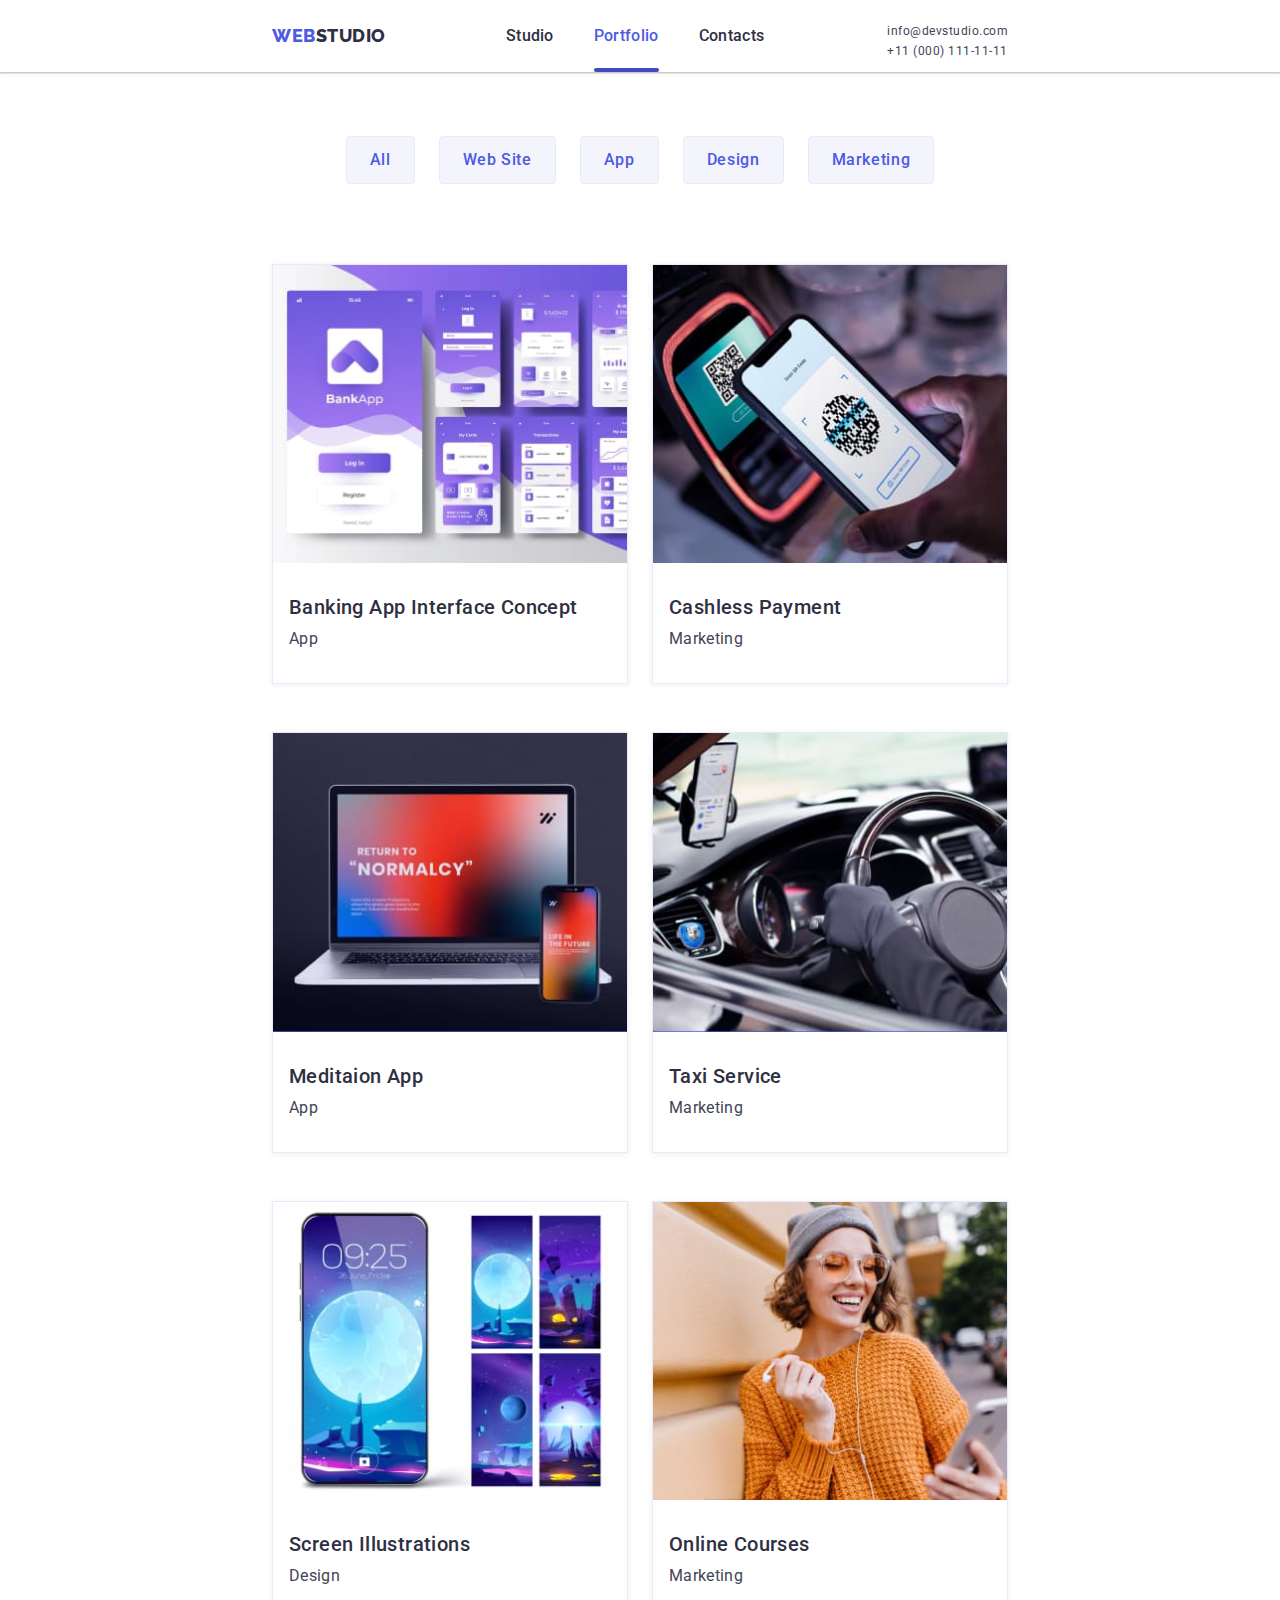
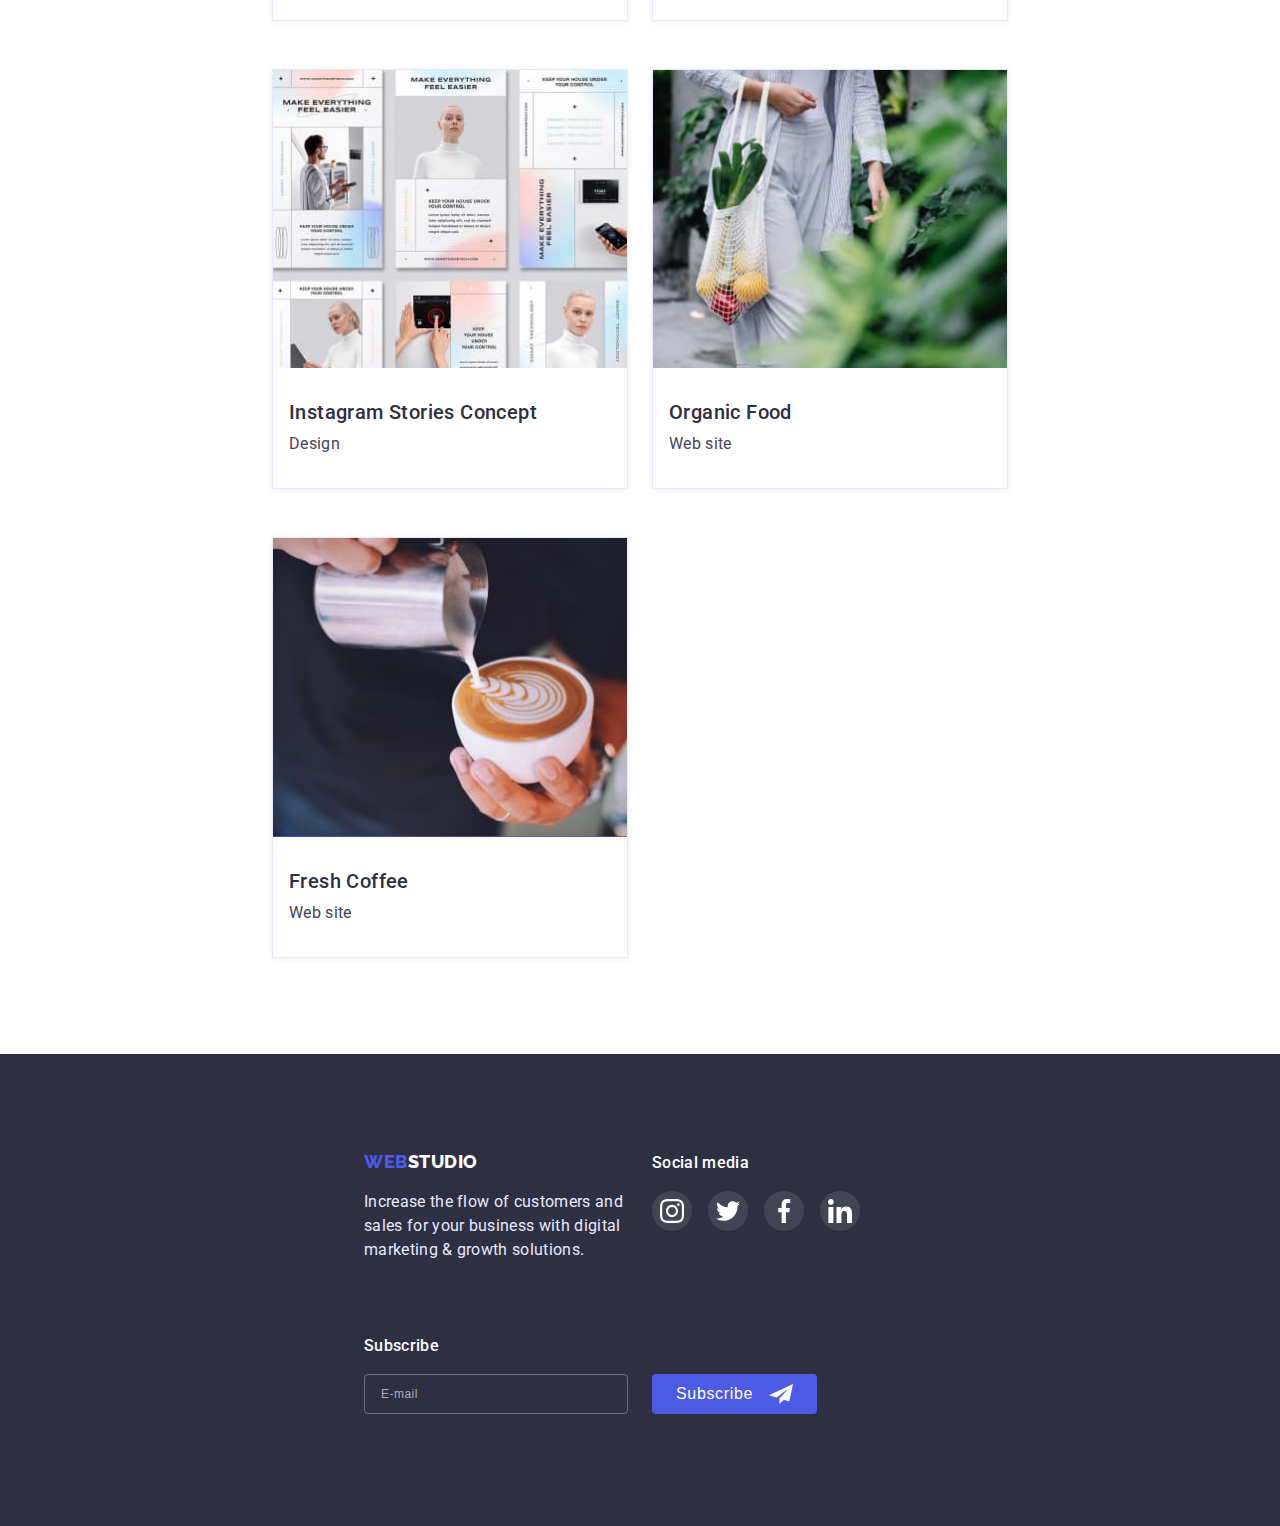
==== commit d0feb191: "css for tablet is done" ====
--- a/portfolio.html
+++ b/portfolio.html
@@ -124,6 +124,12 @@
                   ./images/projects/mob/portfolio-1-mob-2x.jpg 2x" 
                   media="(max-width: 428px)"
                   >
+                  <source
+                  srcset=" 
+                  ./images/projects/tab/tab-1-1x.jpg 1x, 
+                  ./images/projects/tab/tab-1-2x.jpg 2x" 
+                  media="(min-width: 768px)"
+                  >
                   <img src="./images/projects/project1.jpg" class="img" alt="first project" >
                 </picture>
                 <p class="overlay" >14 Stylish and User-Friendly App Design Concepts · Task Manager App · Calorie Tracker App · Exotic Fruit Ecommerce App · Cloud Storage App</p>
@@ -144,6 +150,12 @@
                   ./images/projects/mob/portfolio-2-mob-2x.jpg 2x" 
                   media="(max-width: 428px)"
                   >
+                  <source
+                  srcset=" 
+                  ./images/projects/tab/tab-2-1x.jpg 1x, 
+                  ./images/projects/tab/tab-2-2x.jpg 2x" 
+                  media="(min-width: 768px)"
+                  >
                   <img src="./images/projects/project2.jpg" class="img" alt="second project" >
                 </picture>
                 <p class="overlay" >14 Stylish and User-Friendly App Design Concepts · Task Manager App · Calorie Tracker App · Exotic Fruit Ecommerce App · Cloud Storage App</p>
@@ -164,6 +176,12 @@
                   ./images/projects/mob/portfolio-3-mob-2x.jpg 2x" 
                   media="(max-width: 428px)"
                   >
+                  <source
+                  srcset=" 
+                  ./images/projects/tab/tab-3-1x.jpg 1x, 
+                  ./images/projects/tab/tab-3-2x.jpg 2x" 
+                  media="(min-width: 768px)"
+                  >
                   <img src="./images/projects/project3.jpg" class="img" alt="third project" >
                 </picture>
                 <p class="overlay" >14 Stylish and User-Friendly App Design Concepts · Task Manager App · Calorie Tracker App · Exotic Fruit Ecommerce App · Cloud Storage App</p>
@@ -184,6 +202,12 @@
                   ./images/projects/mob/portfolio-4-mob-2x.jpg 2x" 
                   media="(max-width: 428px)"
                   >
+                  <source
+                  srcset=" 
+                  ./images/projects/tab/tab-4-1x.jpg 1x, 
+                  ./images/projects/tab/tab-4-2x.jpg 2x" 
+                  media="(min-width: 768px)"
+                  >
                   <img src="./images/projects/project4.jpg" class="img" alt="fourth project" >
                 </picture>
                 <p class="overlay" >14 Stylish and User-Friendly App Design Concepts · Task Manager App · Calorie Tracker App · Exotic Fruit Ecommerce App · Cloud Storage App</p>
@@ -204,6 +228,12 @@
                   ./images/projects/mob/portfolio-5-mob-2x.jpg 2x" 
                   media="(max-width: 428px)"
                   >
+                  <source
+                  srcset=" 
+                  ./images/projects/tab/tab-5-1x.jpg 1x, 
+                  ./images/projects/tab/tab-5-2x.jpg 2x" 
+                  media="(min-width: 768px)"
+                  >
                   <img src="./images/projects/project5.jpg" class="img" alt="fifth project" >
                 </picture>
                 <p class="overlay" >14 Stylish and User-Friendly App Design Concepts · Task Manager App · Calorie Tracker App · Exotic Fruit Ecommerce App · Cloud Storage App</p>
@@ -224,6 +254,12 @@
                   ./images/projects/mob/portfolio-6-mob-2x.jpg 2x" 
                   media="(max-width: 428px)"
                   >
+                  <source
+                  srcset=" 
+                  ./images/projects/tab/tab-6-1x.jpg 1x, 
+                  ./images/projects/tab/tab-6-2x.jpg 2x" 
+                  media="(min-width: 768px)"
+                  >
                   <img src="./images/projects/project6.jpg" class="img" alt="sixth project" >
                 </picture>
                 <p class="overlay" >14 Stylish and User-Friendly App Design Concepts · Task Manager App · Calorie Tracker App · Exotic Fruit Ecommerce App · Cloud Storage App</p>
@@ -244,6 +280,12 @@
                   ./images/projects/mob/portfolio-7-mob-2x.jpg 2x" 
                   media="(max-width: 428px)"
                   >
+                  <source
+                  srcset=" 
+                  ./images/projects/tab/tab-7-1x.jpg 1x, 
+                  ./images/projects/tab/tab-7-2x.jpg 2x" 
+                  media="(min-width: 768px)"
+                  >
                   <img src="./images/projects/project7.jpg" class="img" alt="seventh project" >
                 </picture>
                 <p class="overlay" >14 Stylish and User-Friendly App Design Concepts · Task Manager App · Calorie Tracker App · Exotic Fruit Ecommerce App · Cloud Storage App</p>
@@ -264,6 +306,12 @@
                   ./images/projects/mob/portfolio-8-mob-2x.jpg 2x" 
                   media="(max-width: 428px)"
                   >
+                  <source
+                  srcset=" 
+                  ./images/projects/tab/tab-8-1x.jpg 1x, 
+                  ./images/projects/tab/tab-8-2x.jpg 2x" 
+                  media="(min-width: 768px)"
+                  >
                   <img src="./images/projects/project8.jpg" class="img" alt="eighth project" >
                 </picture>
                 <p class="overlay" >14 Stylish and User-Friendly App Design Concepts · Task Manager App · Calorie Tracker App · Exotic Fruit Ecommerce App · Cloud Storage App</p>
@@ -283,6 +331,12 @@
                   ./images/projects/mob/portfolio-9-mob.jpg 1x, 
                   ./images/projects/mob/portfolio-9-mob-2x.jpg 2x" 
                   media="(max-width: 428px)"
+                  >
+                  <source
+                  srcset=" 
+                  ./images/projects/tab/tab-9-1x.jpg 1x, 
+                  ./images/projects/tab/tab-9-2x.jpg 2x" 
+                  media="(min-width: 768px)"
                   >
                   <img src="./images/projects/project9.jpg" class="img" alt="ninth project" >
                 </picture>
--- a/css/mobile.css
+++ b/css/mobile.css
@@ -568,81 +568,8 @@
     padding-bottom: 48px;
   }
 
-  /* PROJECTS-LIST */
-  
-  .projects-list .item {
-    width: 100%;
-  
-    border: 1px solid var(--cornflower-color);
-    box-shadow: 0px 1px 6px rgba(46, 47, 66, 0.08);
-    transition-property: background-color,color,border,box-shadow;
-    transition-duration: 250ms;
-  }
-  .projects-list .item:not(:last-child) {
-    margin-bottom: 48px;
-  }
-  .projects-list .item:hover, 
-  .projects-list .item:focus {
-    border: 0.5px solid var(--cloud-color);
-    box-shadow: 0px 1px 6px rgba(46, 47, 66, 0.08), 0px 1px 1px rgba(46, 47, 66, 0.16), 0px 2px 1px rgba(46, 47, 66, 0.08); 
-  }
-  .projects-list .link {
-    display: block;
-    width: 100%;
-    height: 100%;
-  }
-  .projects-list .img-thumb {
-    position: relative;
-    overflow: hidden;
-  }
-  .projects-list .thumb {
-    padding: 32px 16px;
-  }
-  .projects-list .title {
-    margin-bottom: 8px;
-  
-    font-weight: 700;
-    font-size: 20px;
-    line-height: 1.2;
-    letter-spacing: 0.02em;
-  
-    color: var(--navy-blue-color);
-  }
-  .projects-list .category {
-    font-size: 16px;
-    line-height: 1.5;
-    letter-spacing: 0.02em;
-  
-    color: var(--slate-color);
-  }
-  /* -------cards-OVERLAY----- */
-  .projects-list .overlay {
-    position: absolute;
-    top: 0;
-    left: 0;
-    width: 100%;
-    min-height: 100%;
-    padding: 40px 32px;
-  
-    font-family: 'Roboto';
-    font-style: normal;
-    font-weight: 400;
-    font-size: 16px;
-    line-height: 1.5;
-    letter-spacing: 0.02em;
-  
-    color: var(--cloud-color);
-    background-color: var(--brand-color);
-  
-    transform: translateY(100%);
-    transition: transform 250ms cubic-bezier(0.4, 0, 0.2, 1);;
-  }
-  .projects-list .item:hover .overlay,
-  .projects-list .item:focus .overlay {
-    transform: translateY(0);
-  }
-  
   /* ------FILTER-BTNS------ */
+
   .filters-list {
     display: flex;
     flex-wrap: wrap;
@@ -669,7 +596,7 @@
     padding: 8px 16px;
   
     font-family: inherit;
-    font-weight: 700;
+    font-weight: 500;
     font-size: 16px;
     line-height: 1.5;
     text-align: center;
@@ -691,6 +618,81 @@
     color: var(--white-color);
     background-color: var(--brand-color);
     box-shadow: 0px 3px 1px rgba(0, 0, 0, 0.1), 0px 2px 1px rgba(0, 0, 0, 0.08), 0px 2px 2px rgba(0, 0, 0, 0.12);
+  }
+
+  /* PROJECTS-LIST */
+  
+  .projects-list .item {
+    width: 100%;
+  
+    border: 1px solid var(--cornflower-color);
+    box-shadow: 0px 1px 6px rgba(46, 47, 66, 0.08);
+    transition-property: background-color,color,border,box-shadow;
+    transition-duration: 250ms;
+  }
+  .projects-list .item:not(:last-child) {
+    margin-bottom: 48px;
+  }
+  .projects-list .item:hover, 
+  .projects-list .item:focus {
+    border: 0.5px solid var(--cloud-color);
+    box-shadow: 0px 1px 6px rgba(46, 47, 66, 0.08), 0px 1px 1px rgba(46, 47, 66, 0.16), 0px 2px 1px rgba(46, 47, 66, 0.08); 
+  }
+  .projects-list .link {
+    display: block;
+    width: 100%;
+    height: 100%;
+  }
+  .projects-list .img-thumb {
+    position: relative;
+    overflow: hidden;
+  }
+  .projects-list .thumb {
+    padding: 32px 16px;
+  }
+  .projects-list .title {
+    margin-bottom: 8px;
+  
+    font-weight: 500;
+    font-size: 20px;
+    line-height: 1.2;
+    letter-spacing: 0.02em;
+  
+    color: var(--navy-blue-color);
+  }
+  .projects-list .category {
+    font-weight: 400;
+    font-size: 16px;
+    line-height: 1.5;
+    letter-spacing: 0.02em;
+  
+    color: var(--slate-color);
+  }
+  /* -------cards-OVERLAY----- */
+  .projects-list .overlay {
+    position: absolute;
+    top: 0;
+    left: 0;
+    width: 100%;
+    min-height: 100%;
+    padding: 40px 32px;
+  
+    font-family: 'Roboto';
+    font-style: normal;
+    font-weight: 400;
+    font-size: 16px;
+    line-height: 1.5;
+    letter-spacing: 0.02em;
+  
+    color: var(--cloud-color);
+    background-color: var(--brand-color);
+  
+    transform: translateY(100%);
+    transition: transform 250ms cubic-bezier(0.4, 0, 0.2, 1);;
+  }
+  .projects-list .item:hover .overlay,
+  .projects-list .item:focus .overlay {
+    transform: translateY(0);
   }
   
   /*------------FOOTER------------- */
--- a/css/tablet.css
+++ b/css/tablet.css
@@ -115,6 +115,46 @@
         margin-bottom: 0;
     }
 
+    /* SECOND-PAGE-PORTFOLIO */
+    
+    .portfolio {
+        padding-top: 64px;
+        padding-bottom: 96px;
+      }
+    
+    /* ------FILTER-BTNS------ */
+
+    .filters-list {
+        margin-bottom: 64px;
+        justify-content: center;
+    }
+    .filters-list .item + .item{
+        margin-left: 24px;
+    }
+    .filters-list .item {
+        margin-bottom: 0;
+    }
+    .filters-list .btn {
+        padding: 11px 23px;
+    }
+
+    /* PROJECTS-LIST */
+    .projects-list {
+        display: flex;
+        flex-wrap: wrap;
+    }
+    .projects-list .item {
+        width: calc((100% - 24px) / 2);
+    }
+    .projects-list .item:nth-child(even) {
+        margin-left: 24px;
+    }
+    
+
+
+
+
+
     /* FOOTER  */
 
     .footer .container {
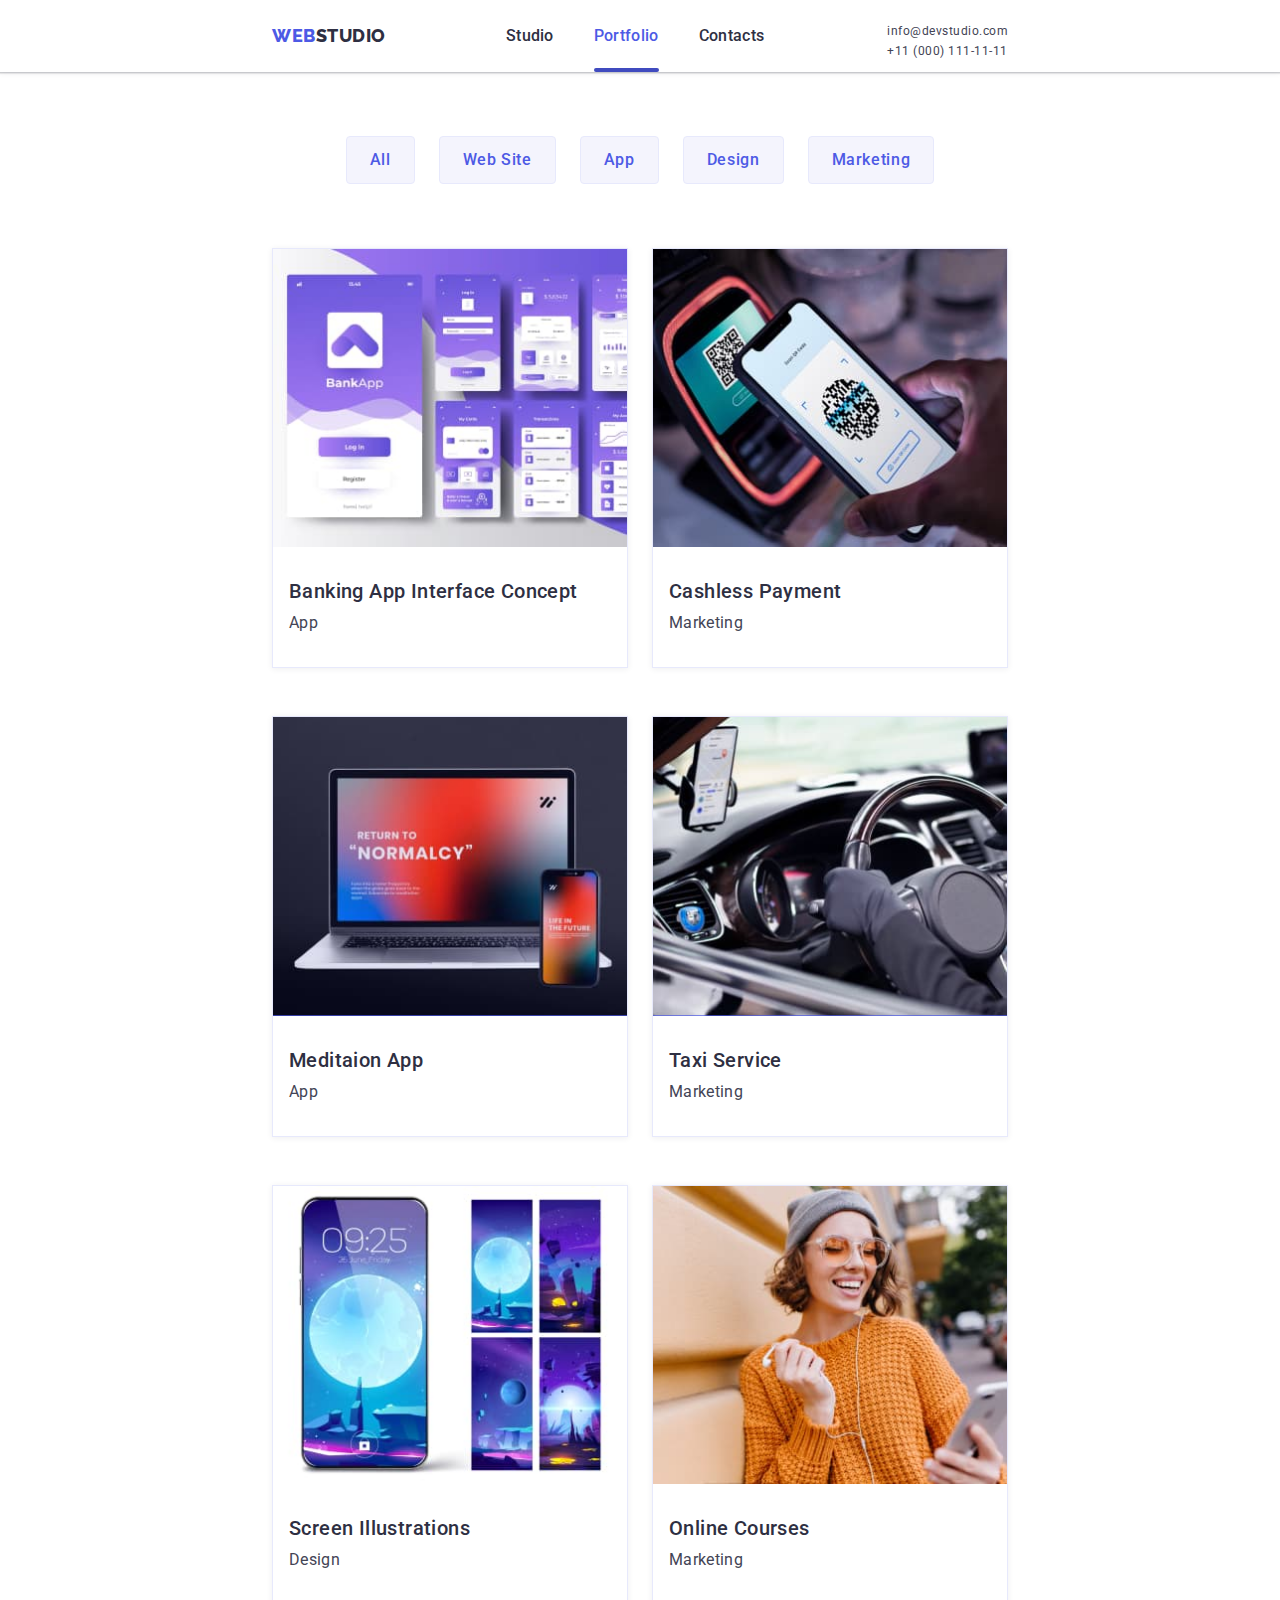
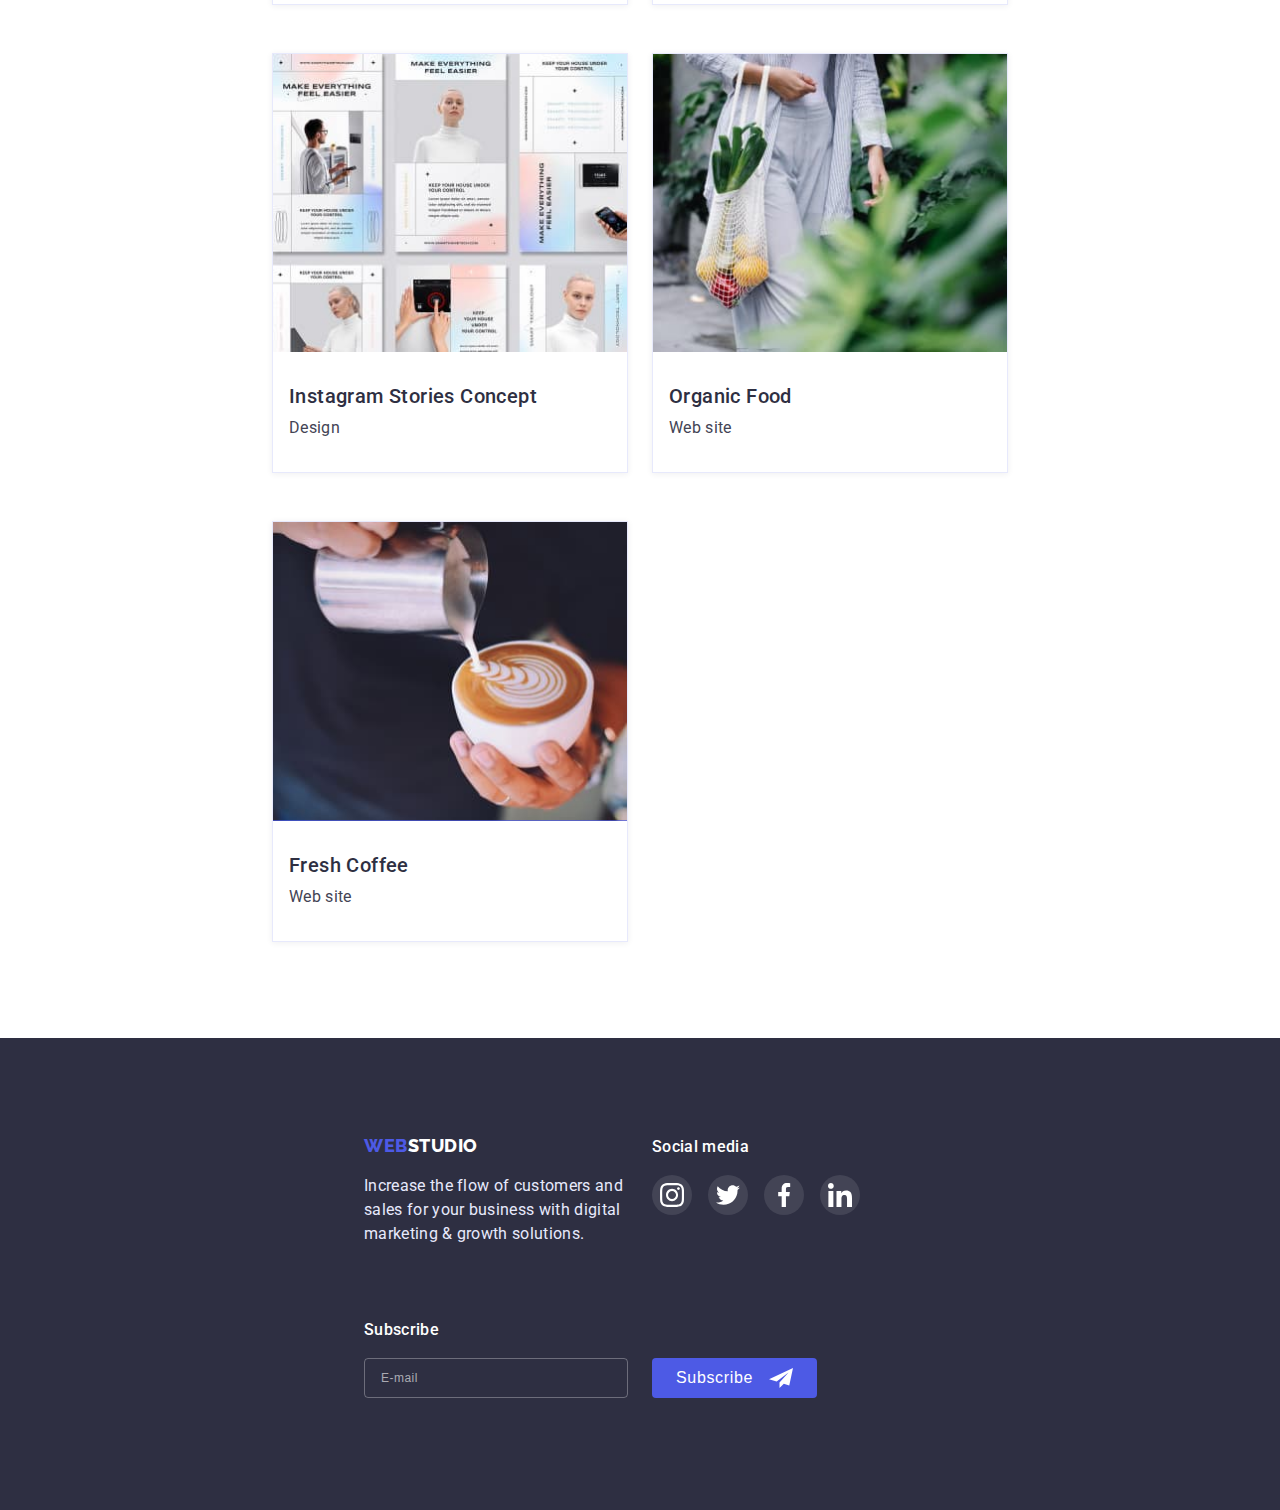
==== commit 86671aa1: "working-hw-07" ====
--- a/portfolio.html
+++ b/portfolio.html
@@ -122,7 +122,7 @@
                   srcset=" 
                   ./images/projects/mob/portfolio-1-mob.jpg 1x, 
                   ./images/projects/mob/portfolio-1-mob-2x.jpg 2x" 
-                  media="(max-width: 428px)"
+                  media="(max-width: 767px)"
                   >
                   <source
                   srcset=" 
@@ -130,7 +130,14 @@
                   ./images/projects/tab/tab-1-2x.jpg 2x" 
                   media="(min-width: 768px)"
                   >
-                  <img src="./images/projects/project1.jpg" class="img" alt="first project" >
+                  <source
+                  srcset=" 
+                  ./images/projects/desk/desk-1-1x.jpg 1x, 
+                  ./images/projects/desk/desk-1-2x.jpg 2x"
+                  media="(min-width: 1440px)"
+                  >
+                  <img src="./images/projects/project1.jpg" class="img" alt="first project" 
+                  >
                 </picture>
                 <p class="overlay" >14 Stylish and User-Friendly App Design Concepts · Task Manager App · Calorie Tracker App · Exotic Fruit Ecommerce App · Cloud Storage App</p>
               </div>
@@ -148,7 +155,7 @@
                   srcset=" 
                   ./images/projects/mob/portfolio-2-mob.jpg 1x, 
                   ./images/projects/mob/portfolio-2-mob-2x.jpg 2x" 
-                  media="(max-width: 428px)"
+                  media="(max-width: 767px)"
                   >
                   <source
                   srcset=" 
@@ -156,7 +163,14 @@
                   ./images/projects/tab/tab-2-2x.jpg 2x" 
                   media="(min-width: 768px)"
                   >
-                  <img src="./images/projects/project2.jpg" class="img" alt="second project" >
+                  <source
+                  srcset=" 
+                  ./images/projects/desk/desk-2-1x.jpg 1x, 
+                  ./images/projects/desk/desk-2-2x.jpg 2x" 
+                  media="(min-width: 1440px)"
+                  >
+                  <img src="./images/projects/project2.jpg" class="img" alt="second project" 
+                  >
                 </picture>
                 <p class="overlay" >14 Stylish and User-Friendly App Design Concepts · Task Manager App · Calorie Tracker App · Exotic Fruit Ecommerce App · Cloud Storage App</p>
               </div>
@@ -174,7 +188,7 @@
                   srcset=" 
                   ./images/projects/mob/portfolio-3-mob.jpg 1x, 
                   ./images/projects/mob/portfolio-3-mob-2x.jpg 2x" 
-                  media="(max-width: 428px)"
+                  media="(max-width: 767px)"
                   >
                   <source
                   srcset=" 
@@ -182,7 +196,14 @@
                   ./images/projects/tab/tab-3-2x.jpg 2x" 
                   media="(min-width: 768px)"
                   >
-                  <img src="./images/projects/project3.jpg" class="img" alt="third project" >
+                  <source
+                  srcset=" 
+                  ./images/projects/desk/desk-3-1x.jpg 1x, 
+                  ./images/projects/desk/desk-3-2x.jpg 2x" 
+                  media="(min-width: 1440px)"
+                  >
+                  <img src="./images/projects/project3.jpg" class="img" alt="third project" 
+                  >
                 </picture>
                 <p class="overlay" >14 Stylish and User-Friendly App Design Concepts · Task Manager App · Calorie Tracker App · Exotic Fruit Ecommerce App · Cloud Storage App</p>
               </div>
@@ -200,7 +221,7 @@
                   srcset=" 
                   ./images/projects/mob/portfolio-4-mob.jpg 1x, 
                   ./images/projects/mob/portfolio-4-mob-2x.jpg 2x" 
-                  media="(max-width: 428px)"
+                  media="(max-width: 767px)"
                   >
                   <source
                   srcset=" 
@@ -208,7 +229,14 @@
                   ./images/projects/tab/tab-4-2x.jpg 2x" 
                   media="(min-width: 768px)"
                   >
-                  <img src="./images/projects/project4.jpg" class="img" alt="fourth project" >
+                  <source
+                  srcset=" 
+                  ./images/projects/desk/desk-4-1x.jpg 1x, 
+                  ./images/projects/desk/desk-4-2x.jpg 2x" 
+                  media="(min-width: 1440px)"
+                  >
+                  <img src="./images/projects/project4.jpg" class="img" alt="fourth project" 
+                  >
                 </picture>
                 <p class="overlay" >14 Stylish and User-Friendly App Design Concepts · Task Manager App · Calorie Tracker App · Exotic Fruit Ecommerce App · Cloud Storage App</p>
               </div>
@@ -226,7 +254,7 @@
                   srcset=" 
                   ./images/projects/mob/portfolio-5-mob.jpg 1x, 
                   ./images/projects/mob/portfolio-5-mob-2x.jpg 2x" 
-                  media="(max-width: 428px)"
+                  media="(max-width: 767px)"
                   >
                   <source
                   srcset=" 
@@ -234,7 +262,14 @@
                   ./images/projects/tab/tab-5-2x.jpg 2x" 
                   media="(min-width: 768px)"
                   >
-                  <img src="./images/projects/project5.jpg" class="img" alt="fifth project" >
+                  <source
+                  srcset=" 
+                  ./images/projects/desk/desk-5-1x.jpg 1x, 
+                  ./images/projects/desk/desk-5-2x.jpg 2x" 
+                  media="(min-width: 1440px)"
+                  >
+                  <img src="./images/projects/project5.jpg" class="img" alt="fifth project" 
+                  >
                 </picture>
                 <p class="overlay" >14 Stylish and User-Friendly App Design Concepts · Task Manager App · Calorie Tracker App · Exotic Fruit Ecommerce App · Cloud Storage App</p>
               </div>
@@ -252,7 +287,7 @@
                   srcset=" 
                   ./images/projects/mob/portfolio-6-mob.jpg 1x, 
                   ./images/projects/mob/portfolio-6-mob-2x.jpg 2x" 
-                  media="(max-width: 428px)"
+                  media="(max-width: 767px)"
                   >
                   <source
                   srcset=" 
@@ -260,7 +295,14 @@
                   ./images/projects/tab/tab-6-2x.jpg 2x" 
                   media="(min-width: 768px)"
                   >
-                  <img src="./images/projects/project6.jpg" class="img" alt="sixth project" >
+                  <source
+                  srcset=" 
+                  ./images/projects/desk/desk-6-1x.jpg 1x, 
+                  ./images/projects/desk/desk-6-2x.jpg 2x" 
+                  media="(min-width: 1440px)"
+                  >
+                  <img src="./images/projects/project6.jpg" class="img" alt="sixth project" 
+                  >
                 </picture>
                 <p class="overlay" >14 Stylish and User-Friendly App Design Concepts · Task Manager App · Calorie Tracker App · Exotic Fruit Ecommerce App · Cloud Storage App</p>
               </div>
@@ -278,7 +320,7 @@
                   srcset=" 
                   ./images/projects/mob/portfolio-7-mob.jpg 1x, 
                   ./images/projects/mob/portfolio-7-mob-2x.jpg 2x" 
-                  media="(max-width: 428px)"
+                  media="(max-width: 767px)"
                   >
                   <source
                   srcset=" 
@@ -286,7 +328,14 @@
                   ./images/projects/tab/tab-7-2x.jpg 2x" 
                   media="(min-width: 768px)"
                   >
-                  <img src="./images/projects/project7.jpg" class="img" alt="seventh project" >
+                  <source
+                  srcset=" 
+                  ./images/projects/desk/desk-7-1x.jpg 1x, 
+                  ./images/projects/desk/desk-7-2x.jpg 2x" 
+                  media="(min-width: 1440px)"
+                  >
+                  <img src="./images/projects/project7.jpg" class="img" alt="seventh project" 
+                  >
                 </picture>
                 <p class="overlay" >14 Stylish and User-Friendly App Design Concepts · Task Manager App · Calorie Tracker App · Exotic Fruit Ecommerce App · Cloud Storage App</p>
               </div>
@@ -304,7 +353,7 @@
                   srcset=" 
                   ./images/projects/mob/portfolio-8-mob.jpg 1x, 
                   ./images/projects/mob/portfolio-8-mob-2x.jpg 2x" 
-                  media="(max-width: 428px)"
+                  media="(max-width: 767px)"
                   >
                   <source
                   srcset=" 
@@ -312,7 +361,14 @@
                   ./images/projects/tab/tab-8-2x.jpg 2x" 
                   media="(min-width: 768px)"
                   >
-                  <img src="./images/projects/project8.jpg" class="img" alt="eighth project" >
+                  <source
+                  srcset=" 
+                  ./images/projects/desk/desk-8-1x.jpg 1x, 
+                  ./images/projects/desk/desk-8-2x.jpg 2x" 
+                  media="(min-width: 1440px)"
+                  >
+                  <img src="./images/projects/project8.jpg" class="img" alt="eighth project" 
+                  >
                 </picture>
                 <p class="overlay" >14 Stylish and User-Friendly App Design Concepts · Task Manager App · Calorie Tracker App · Exotic Fruit Ecommerce App · Cloud Storage App</p>
               </div>
@@ -330,7 +386,7 @@
                   srcset=" 
                   ./images/projects/mob/portfolio-9-mob.jpg 1x, 
                   ./images/projects/mob/portfolio-9-mob-2x.jpg 2x" 
-                  media="(max-width: 428px)"
+                  media="(max-width: 767px)"
                   >
                   <source
                   srcset=" 
@@ -338,7 +394,14 @@
                   ./images/projects/tab/tab-9-2x.jpg 2x" 
                   media="(min-width: 768px)"
                   >
-                  <img src="./images/projects/project9.jpg" class="img" alt="ninth project" >
+                  <source
+                  srcset=" 
+                  ./images/projects/desk/desk-9-1x.jpg 1x, 
+                  ./images/projects/desk/desk-9-2x.jpg 2x" 
+                  media="(min-width: 1440px)"
+                  >
+                  <img src="./images/projects/project9.jpg" class="img" alt="ninth project" 
+                  >
                 </picture>
                 <p class="overlay" >14 Stylish and User-Friendly App Design Concepts · Task Manager App · Calorie Tracker App · Exotic Fruit Ecommerce App · Cloud Storage App</p>
               </div>
--- a/css/mobile.css
+++ b/css/mobile.css
@@ -26,7 +26,7 @@
   
     color: var(--slate-color); 
   }
-  /* ------TECH-TEGS------ */
+  /* TECH-TEGS */
   section {
     padding-top: 96px;
     padding-bottom: 96px;
@@ -82,9 +82,7 @@
   .icon {
     overflow: visible;
   }
-
-   /*---------HEADER-------- */
-  
+  /* HEADER */
   .header {
     max-height: 72px;
     box-shadow: 0px 2px 1px rgba(46, 47, 66, 0.08), 0px 1px 1px rgba(46, 47, 66, 0.16), 0px 1px 6px rgba(46, 47, 66, 0.08);
@@ -172,7 +170,7 @@
   .contacts-list .link:focus {
     color: var(--brand-color);
   } 
-  @media screen and (max-width: 768px) {
+  @media screen and (max-width: 767px) {
     .site-nav {
       display: none;
     }
@@ -180,9 +178,7 @@
       display: none;
     }
   }
-  
-  /* ---MOBILE-MENU--- */
-
+  /* MOBILE-MENU */
   .menu-open {
     position: absolute;
     top: 24px;
@@ -292,9 +288,7 @@
   .mob-soc .icon {
     fill: var(--cloud-color);
   }
-
-  /*---------HERO-------- */
-  
+  /* HERO */
   .hero {
     padding-top: 112px;
     padding-bottom: 112px;
@@ -339,7 +333,7 @@
   }
   .hero .btn {
     display: inline-block;
-    padding: 16px 32px;
+    padding: 15px 31px;
   
     font-family: inherit;
     font-weight: 500;
@@ -361,9 +355,7 @@
   .hero .btn:focus {
     background-color: var(--ocean-color);
   }
-  
-  /*---------BENEFITS-------- */
-  
+  /* BENEFITS */
   .benefits {
     padding-top: 96px;
     padding-bottom: 96px;
@@ -381,6 +373,7 @@
   .benefits .title {
     display: block;
     width: 100%;
+    margin-bottom: 8px;
   
     font-weight: 700;
     font-size: 36px;
@@ -405,12 +398,11 @@
   .benefits-list .item:not(:last-child) {
     margin-bottom: 72px;
   }
-  
-  /*---------SERVICES-------- */
+  /* SERVICES */
   .services {
     display: none;
   }
-  /*------------TEAM------------- */
+  /* TEAM */
   .team {
     padding-bottom: 128px;
     background-color: var(--cloud-color);
@@ -437,6 +429,8 @@
     background: var(--white-color);
     box-shadow: 0px 1px 6px rgba(46, 47, 66, 0.08), 0px 1px 1px rgba(46, 47, 66, 0.16), 0px 2px 1px rgba(46, 47, 66, 0.08);
     border-radius: 0px 0px 4px 4px;
+
+    padding-bottom: 32px;
   }
   .team-list .card:not(:last-child) {
     margin-bottom: 72px;
@@ -449,7 +443,7 @@
   
     font-weight: 500;
     font-size: 20px;
-    line-height: 1.2;
+    line-height: 1.20;
     text-align: center;
     letter-spacing: 0.02em;
   
@@ -460,7 +454,7 @@
   
     font-weight: 400;
     font-size: 16px;
-    line-height: 1.5;
+    line-height: 1.50;
     text-align: center;
     letter-spacing: 0.02em;
   
@@ -469,8 +463,6 @@
   .team .contacts {
     display: flex;
     justify-content: center;
-  
-    margin-bottom: 32px;
   }
   .contacts .item + .item{
     margin-left: 24px;
@@ -502,9 +494,7 @@
   .team .contacts .link:focus {
     background-color: var(--ocean-color);
   }
-  
-  /* -------CUSTOMERS-------  */
-  
+  /* CUSTOMERS */
   .customers .title {
     margin-bottom: 72px;
 
@@ -526,11 +516,13 @@
     width: calc((100% - 16px) / 2);
     max-width: 190px;
   }
-  .customers .list .item:not(:nth-child(2n)) {
-    margin-right: 16px;
-  }
-  .customers .list .item:not(:nth-last-child(-n + 2)) {
-    margin-bottom: 72px ;
+  @media screen and (min-width: 320px) and (max-width: 767px) {
+    .customers .list .item:not(:nth-child(2n)) {
+      margin-right: 16px;
+    }
+    .customers .list .item:not(:nth-last-child(-n + 2)) {
+      margin-bottom: 72px ;
+    }
   }
   .customers .link { 
     display: flex;
@@ -549,7 +541,7 @@
   }
   .customers .icon {
     display: block;
-    width: 110px;
+    width: 104px;
     height: 56px;
     fill: var(--light-slate-color);
   
@@ -559,17 +551,12 @@
   .customers .link:focus .icon{
     fill: var(--ocean-color);
   }
-  
-  
   /* SECOND-PAGE-PORTFOLIO */
-  
   .portfolio {
     padding-top: 48px;
     padding-bottom: 48px;
   }
-
-  /* ------FILTER-BTNS------ */
-
+  /* FILTER-BTNS */
   .filters-list {
     display: flex;
     flex-wrap: wrap;
@@ -580,16 +567,18 @@
   .filters-list .item + .item{
     margin-left: 24px;
   }
-  @media screen and (min-width: 340px) and (max-width: 428px) {
+  @media screen and (min-width: 320px) and (max-width: 767px) {
+    .filters-list .item:not(:nth-last-child(-n + 2)) {
+      margin-bottom: 16px;
+    }
+    .filters-list .item:nth-child(4) {
+      margin-left: 0;
+    }
+  }
+  @media screen and (min-width: 332px) and (max-width: 767px) {
     .filters-list .item:nth-child(3) {
       margin-right: 10%;
     }
-  }
-  .filters-list .item:nth-child(4) {
-    margin-left: 0;
-  }
-  .filters-list .item:not(:nth-last-child(-n + 2)) {
-    margin-bottom: 16px;
   }
   .filters-list .btn {
     display: block;
@@ -619,9 +608,7 @@
     background-color: var(--brand-color);
     box-shadow: 0px 3px 1px rgba(0, 0, 0, 0.1), 0px 2px 1px rgba(0, 0, 0, 0.08), 0px 2px 2px rgba(0, 0, 0, 0.12);
   }
-
   /* PROJECTS-LIST */
-  
   .projects-list .item {
     width: 100%;
   
@@ -630,6 +617,11 @@
     transition-property: background-color,color,border,box-shadow;
     transition-duration: 250ms;
   }
+  @media screen and (min-width: 320px) and (max-width: 767px) {
+    .projects-list .item:not(:last-child) {
+      margin-bottom: 48px;
+    }
+  }
   .projects-list .item:not(:last-child) {
     margin-bottom: 48px;
   }
@@ -668,7 +660,7 @@
   
     color: var(--slate-color);
   }
-  /* -------cards-OVERLAY----- */
+  /* CARDS-OVERLAY */
   .projects-list .overlay {
     position: absolute;
     top: 0;
@@ -695,7 +687,7 @@
     transform: translateY(0);
   }
   
-  /*------------FOOTER------------- */
+  /* FOOTER */
   
   .footer {
     padding: 96px 0px;
@@ -789,8 +781,7 @@
   
     fill: var(--white-color);
   }
-  
-  /* ----SUBSCRIBE-FORM---- */
+  /* SUBSCRIBE-FORM */
   .subscribe-form {
     width: 100%;
   }
@@ -835,7 +826,6 @@
   .subscribe-form .email-input:focus {
     border-color: var(--brand-color);
   }
-  
   .subscribe-form .btn{
     display: flex;
     justify-content: center;
@@ -871,7 +861,7 @@
     box-shadow: 0px 4px 4px rgba(0, 0, 0, 0.15);
   }
   
-  /* ---------MODAL------- */
+  /* MODAL */
   
   .backdrop {
     position: fixed;
--- a/css/tablet.css
+++ b/css/tablet.css
@@ -1,9 +1,9 @@
 @media screen and (min-width: 768px) {
+    
     .container {
         max-width: 768px;
     }
-       /* HEADER */
-
+    /* HEADER */
     .header .wrap {
         justify-content: space-between;
     }
@@ -28,13 +28,10 @@
         letter-spacing: 0.04em;
     }
     /* MOBILE-MENU */
-
     .menu-open {
         display: none;
     }
-
     /* HERO */
-
     .hero {
         padding-bottom: 108px;
     }
@@ -61,9 +58,7 @@
 
         font-size: 56px;
     }
-
-      /* BENEFITS */
-
+    /* BENEFITS */
     .benefits-list .item {
         width: 356px;
     }
@@ -80,9 +75,7 @@
         margin-bottom: 8px;
         text-align: left;
     }
-
     /* TEAM  */
-
     .team {
         padding-bottom: 104px;
     }
@@ -95,35 +88,25 @@
     .team-list .card:nth-child(2n + 1) {
         margin-right: 24px;
     }
-
     /* CUSTOMERS  */
-
-    .customers .container {
-        width: 584px;
-    }
     .customers .list .item {
         max-width: 168px;
     }
-    .customers .list .item:nth-child(-n + 3) {
-        margin-bottom: 64px;
-        margin-right: 0;
+    @media screen and (min-width: 768px) and (max-width: 1439px) {
+        .customers .list .item:nth-child(-n + 3) {
+            margin-bottom: 64px;
+            margin-right: 0;
+        }
     }
     .customers .list .item:not(:nth-child(3n)) {
         margin-right: 24px;
     }
-    .customers .list .item:nth-child(4) {
-        margin-bottom: 0;
-    }
-
     /* SECOND-PAGE-PORTFOLIO */
-    
     .portfolio {
         padding-top: 64px;
         padding-bottom: 96px;
-      }
-    
-    /* ------FILTER-BTNS------ */
-
+    }
+    /* FILTER-BTNS */
     .filters-list {
         margin-bottom: 64px;
         justify-content: center;
@@ -131,13 +114,9 @@
     .filters-list .item + .item{
         margin-left: 24px;
     }
-    .filters-list .item {
-        margin-bottom: 0;
-    }
     .filters-list .btn {
         padding: 11px 23px;
     }
-
     /* PROJECTS-LIST */
     .projects-list {
         display: flex;
@@ -146,17 +125,12 @@
     .projects-list .item {
         width: calc((100% - 24px) / 2);
     }
-    .projects-list .item:nth-child(even) {
-        margin-left: 24px;
+    @media screen and (min-width: 768px) and (max-width: 1439px) {
+        .projects-list .item:nth-child(even) {
+            margin-left: 24px;
+        }
     }
-    
-
-
-
-
-
     /* FOOTER  */
-
     .footer .container {
         width: 584px;
         justify-content: start;
@@ -188,6 +162,4 @@
         width: 264px;
         margin-right: 24px;
     }
-    
-
 }--- a/css/desktop.css
+++ b/css/desktop.css
@@ -0,0 +1,200 @@
+@media screen and (min-width: 1440px) {
+
+    .container {
+        max-width: 1160px;
+    }
+    /* HEADER */
+    .header {
+        max-height: 76px;
+    }
+    .header .wrap{
+        display: flex;
+        align-items: center;
+    }
+    .site-nav .link {
+        display: block;
+        padding-top: 24px;
+        padding-bottom: 28px;
+    }
+    .site-nav {
+        margin-left: 76px;
+    }
+    .contacts-list {
+        position: unset;
+        display: flex;
+        flex-direction: unset;
+    }
+    .contacts-list .item:first-child {
+        margin-bottom: 0px;
+    }
+    .contacts-list .item:last-child {
+        margin-left: 40px;
+    }
+    .contacts-list .link {
+        font-size: 16px;
+        line-height: 1.50;
+        letter-spacing: 0.02em;
+    }
+    /* HERO */
+    .hero {
+        padding: 188px 0;
+    }
+    .hero-overlay {
+        background-image: 
+          var(--hero-gradient)
+          url(../images/banner/hero-bg-desktop.jpg);
+          background-repeat: no-repeat;
+          background-position: center;
+          background-size: cover;
+    }
+    @media (min-device-pixel-ratio: 2),
+        (min-resolution: 192dpi),
+        (min-resolution: 2dppx) {
+        .hero-overlay {
+          background-image: 
+          var(--hero-gradient) 
+          url('../images/banner/hero-bg-desktop-2x.jpg');
+        }
+    }
+    .hero .title {
+        margin-bottom: 48px;
+
+        line-height: 1.07;
+    }
+    /* BENEFITS */
+    .benefits {
+        padding: 120px 0;
+    }
+    .benefits-list {
+        display: flex;
+        justify-content: center;
+    }
+    .benefits-list .item {
+        width: 264px;
+    }
+    .benefits-list .item:nth-child(1) {
+        margin-bottom: 0;
+    }
+    .benefits-list .item:not(:last-child) {
+        margin-right: 24px;
+    }
+    .benefits .thumb {
+        display: block;
+        padding: 24px 100px;
+        margin-bottom: 8px;
+      
+        background-color: var(--cloud-color);
+    }
+    .benefits .icon {
+        display: block;
+        width: 64px;
+        height: 64px;
+    }
+    .benefits .title {
+        font-weight: 500;
+        font-size: 20px;
+        line-height: 1.20;
+    }
+    .benefits .description {
+        font-weight: 400;
+    }
+    /* SERVICES */
+    .services {
+        display: block;
+        padding-top: 0;
+        padding-bottom: 120px;
+    }
+    .services-list {
+      display: flex;
+      justify-content: center;
+    }
+    .services-list .item+.item {
+      margin-left: 24px;
+    }
+    .services .title {
+      margin-bottom: 72px;
+    
+      font-weight: 700;
+      font-size: 36px;
+      line-height: 1.1;
+      text-align: center;
+      letter-spacing: 0.02em;
+      text-transform: capitalize;
+    
+      color: var(--navy-blue-color);
+    }
+    /* TEAM  */
+    .team {
+        padding: 120px 0 ;
+    }
+    .team-list .card:nth-child(-n + 2) {
+        margin-bottom: 0;
+    }
+    .team-list .card:not(:last-child) {
+        margin-right: 24px;
+    }
+    /* CUSTOMERS */
+    .customers  {
+        padding: 120px 0;
+    }
+    .customers .list .item {
+        width: calc((100% - 24px) / 6);
+        max-width: 168px;
+    }
+    .customers .list .item:not(:last-child) {
+        margin-right: 24px;
+    }
+    .customers .list .item:nth-child(-n + 3) {
+        margin-bottom: 0;
+    }
+    /* SECOND-PAGE-PORTFOLIO */
+    .portfolio {
+        padding-top: 96px;
+        padding-bottom: 120px;
+    }
+    /* FILTER-BTNS */
+    .filters-list {
+      margin-bottom: 72px;
+    }
+    /* PROJECTS-LIST */
+    .projects-list .item {
+        width: calc((100% - 48px) / 3);
+    }
+    .projects-list .item:not(:nth-child(3n)) {
+        margin-right: 24px;
+    }
+    
+    /* FOOTER  */
+    .footer {
+        padding: 120px 0;
+    }
+    .footer .container {
+        width: inherit;
+        flex-wrap: nowrap;
+        justify-content: center;
+    }
+    .footer .thumb {
+        margin-bottom: 0;
+        margin-right: 120px;
+    }
+    .footer .social-media {
+        margin-bottom: 0;
+        margin-right: 80px;
+    }
+    /* SUBSCRIBE-FORM */
+    .subscribe-form {
+        width: 453px;
+    }
+    .footer .form-field {
+        margin-right: 0;
+    }
+    .subscribe-form .title {
+        display: block;
+        margin-bottom: 16px;
+        margin-right: auto;
+    }
+    .subscribe-form .btn {
+        margin: 0;
+    }
+
+}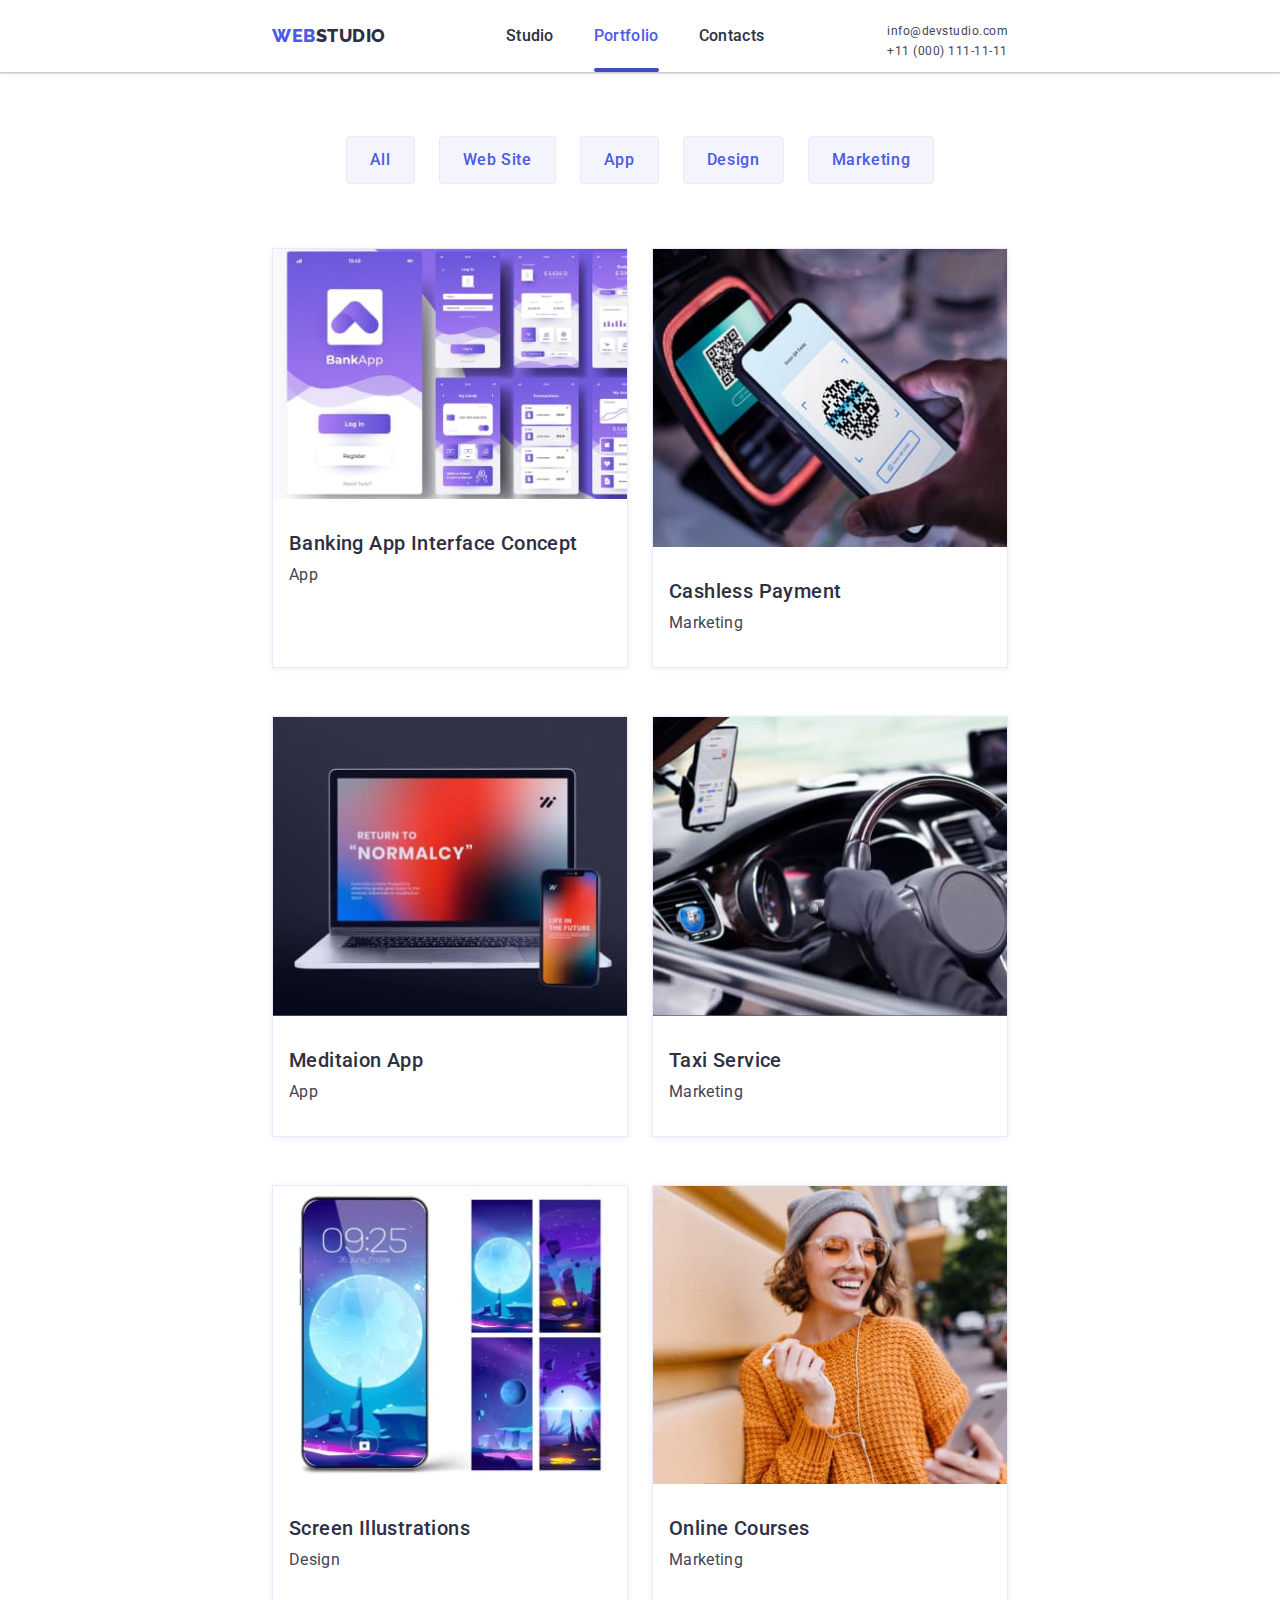
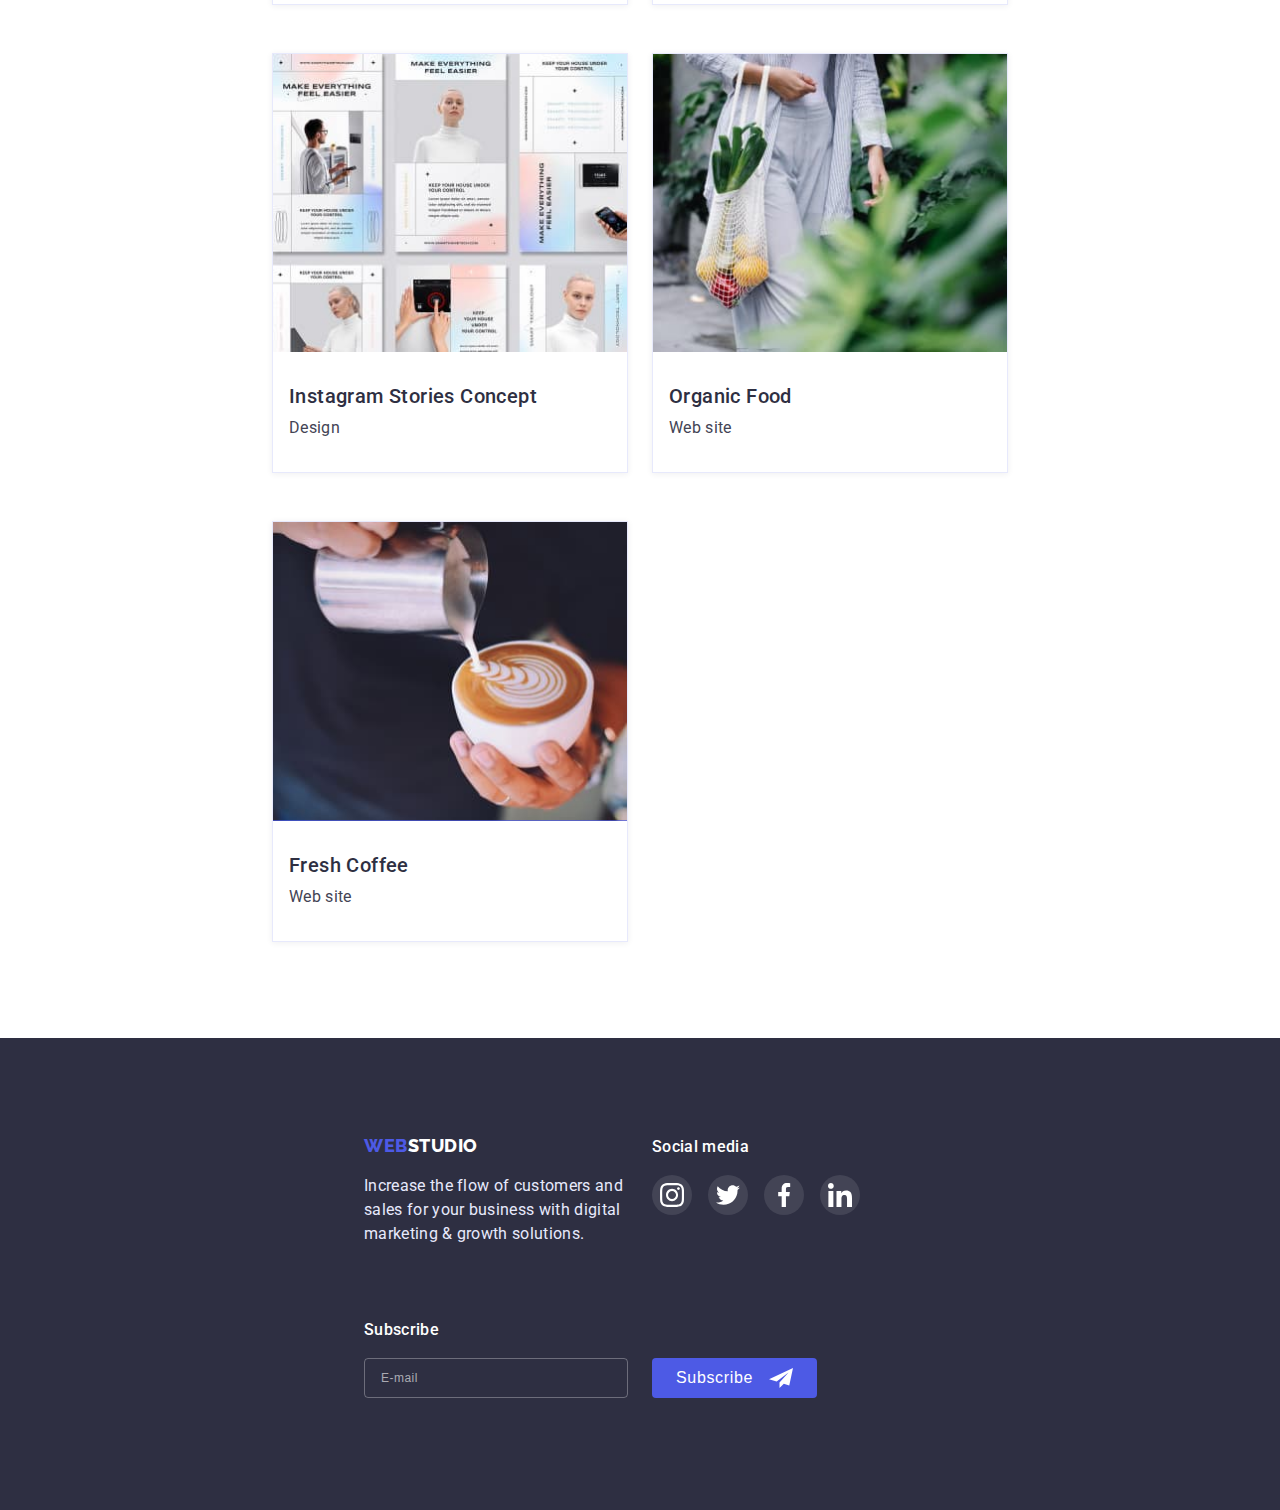
==== commit 28b45a1c: "update hw-07" ====
--- a/portfolio.html
+++ b/portfolio.html
@@ -122,7 +122,7 @@
                   srcset=" 
                   ./images/projects/mob/portfolio-1-mob.jpg 1x, 
                   ./images/projects/mob/portfolio-1-mob-2x.jpg 2x" 
-                  media="(max-width: 767px)"
+                  media="(min-width: 320px)"
                   >
                   <source
                   srcset=" 
--- a/css/mobile.css
+++ b/css/mobile.css
@@ -170,7 +170,7 @@
   .contacts-list .link:focus {
     color: var(--brand-color);
   } 
-  @media screen and (max-width: 767px) {
+  @media screen and (max-width: 768px) {
     .site-nav {
       display: none;
     }
@@ -577,7 +577,7 @@
   }
   @media screen and (min-width: 332px) and (max-width: 767px) {
     .filters-list .item:nth-child(3) {
-      margin-right: 10%;
+      margin-right: 10.2%;
     }
   }
   .filters-list .btn {
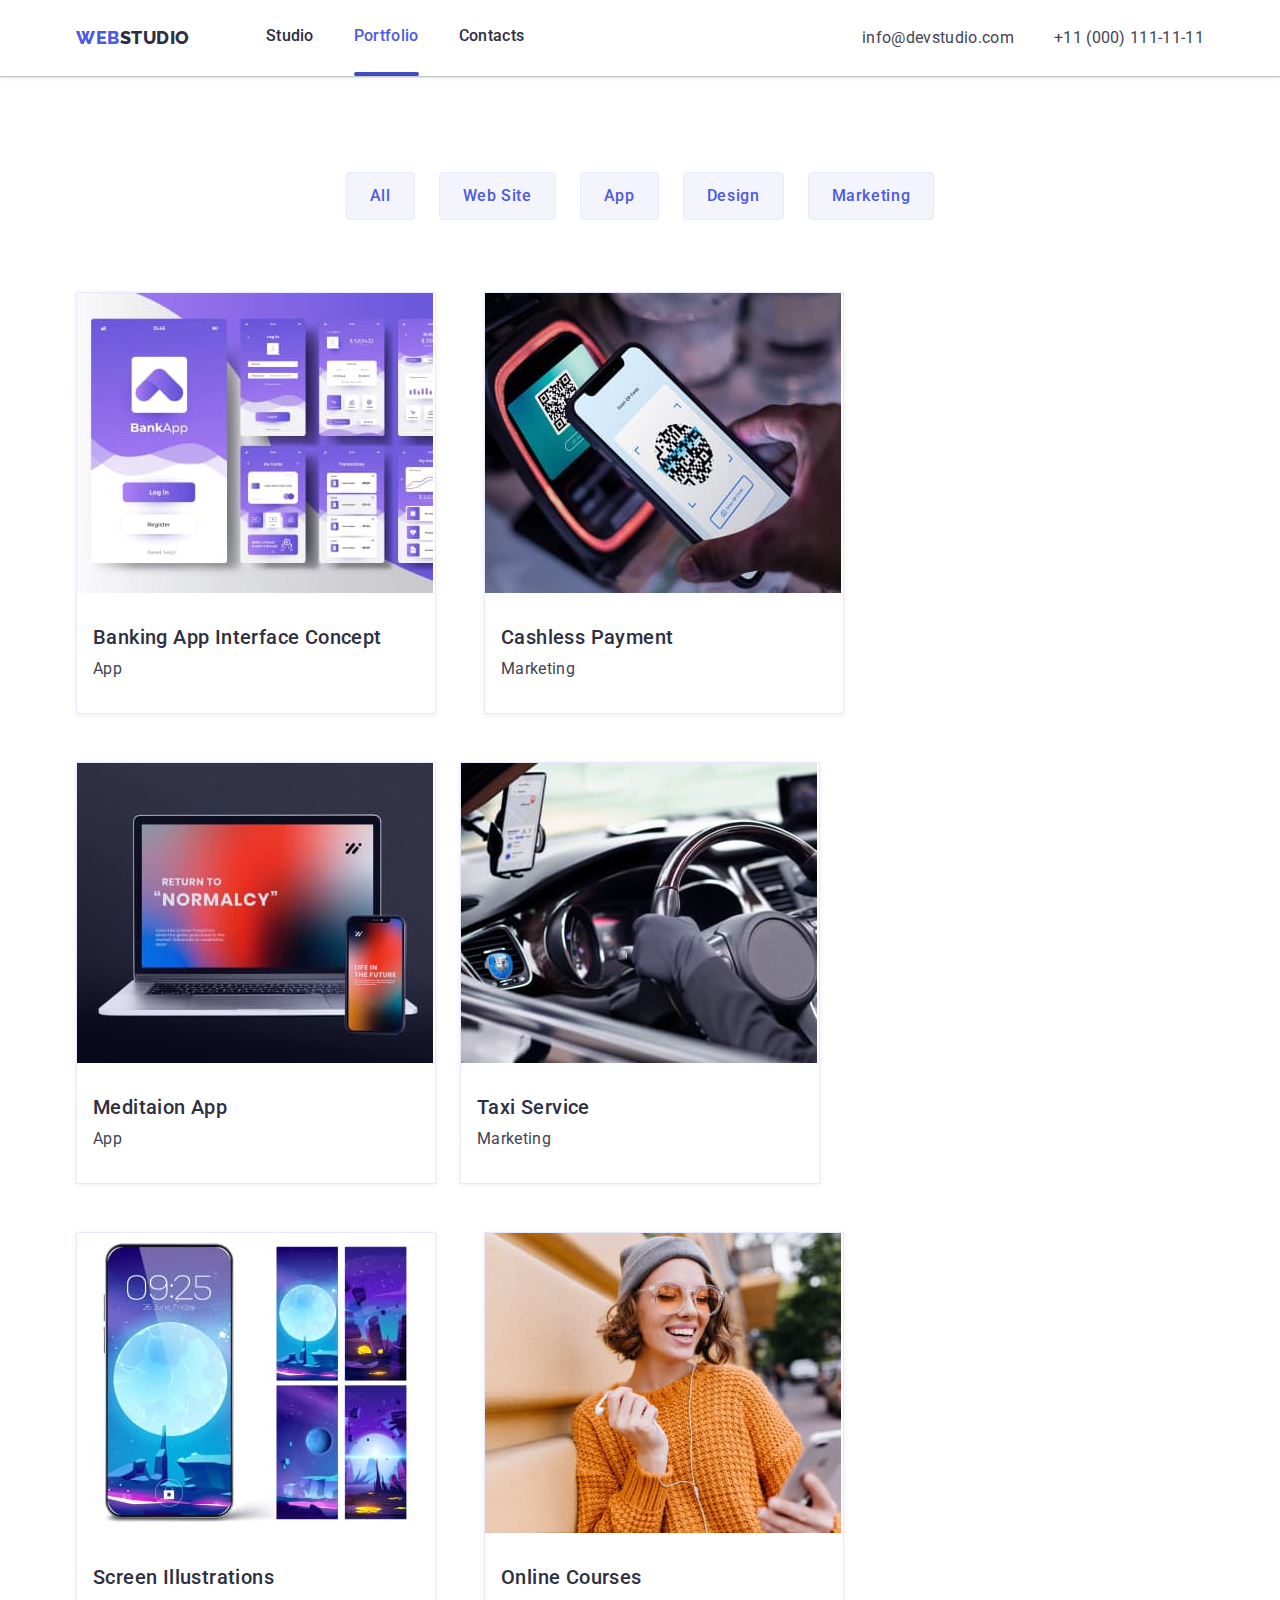
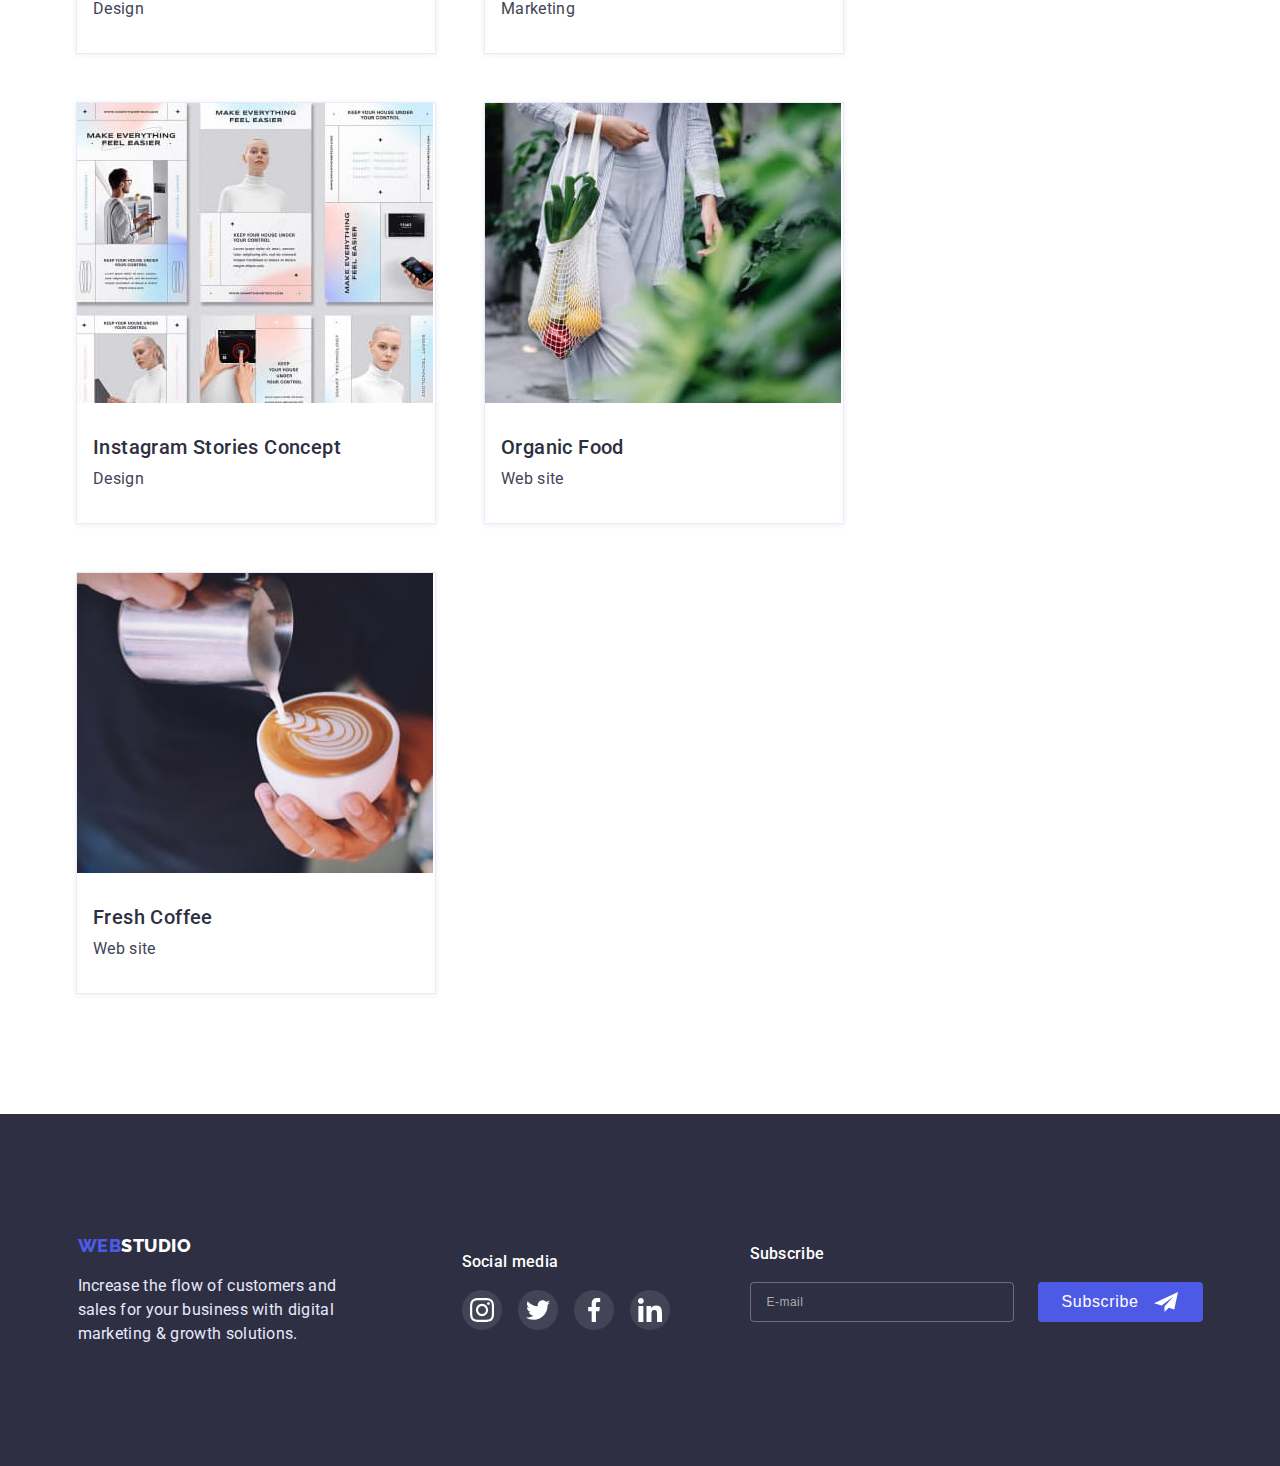
==== commit d439f52a: "hw-07 is done" ====
--- a/portfolio.html
+++ b/portfolio.html
@@ -122,7 +122,7 @@
                   srcset=" 
                   ./images/projects/mob/portfolio-1-mob.jpg 1x, 
                   ./images/projects/mob/portfolio-1-mob-2x.jpg 2x" 
-                  media="(min-width: 320px)"
+                  media="(max-width: 767px)"
                   >
                   <source
                   srcset=" 
@@ -134,7 +134,7 @@
                   srcset=" 
                   ./images/projects/desk/desk-1-1x.jpg 1x, 
                   ./images/projects/desk/desk-1-2x.jpg 2x"
-                  media="(min-width: 1440px)"
+                  media="(min-width: 1200px)"
                   >
                   <img src="./images/projects/project1.jpg" class="img" alt="first project" 
                   >
@@ -167,7 +167,7 @@
                   srcset=" 
                   ./images/projects/desk/desk-2-1x.jpg 1x, 
                   ./images/projects/desk/desk-2-2x.jpg 2x" 
-                  media="(min-width: 1440px)"
+                  media="(min-width: 1200px)"
                   >
                   <img src="./images/projects/project2.jpg" class="img" alt="second project" 
                   >
@@ -200,7 +200,7 @@
                   srcset=" 
                   ./images/projects/desk/desk-3-1x.jpg 1x, 
                   ./images/projects/desk/desk-3-2x.jpg 2x" 
-                  media="(min-width: 1440px)"
+                  media="(min-width: 1200px)"
                   >
                   <img src="./images/projects/project3.jpg" class="img" alt="third project" 
                   >
@@ -233,7 +233,7 @@
                   srcset=" 
                   ./images/projects/desk/desk-4-1x.jpg 1x, 
                   ./images/projects/desk/desk-4-2x.jpg 2x" 
-                  media="(min-width: 1440px)"
+                  media="(min-width: 1200px)"
                   >
                   <img src="./images/projects/project4.jpg" class="img" alt="fourth project" 
                   >
@@ -266,7 +266,7 @@
                   srcset=" 
                   ./images/projects/desk/desk-5-1x.jpg 1x, 
                   ./images/projects/desk/desk-5-2x.jpg 2x" 
-                  media="(min-width: 1440px)"
+                  media="(min-width: 1200px)"
                   >
                   <img src="./images/projects/project5.jpg" class="img" alt="fifth project" 
                   >
@@ -299,7 +299,7 @@
                   srcset=" 
                   ./images/projects/desk/desk-6-1x.jpg 1x, 
                   ./images/projects/desk/desk-6-2x.jpg 2x" 
-                  media="(min-width: 1440px)"
+                  media="(min-width: 1200px)"
                   >
                   <img src="./images/projects/project6.jpg" class="img" alt="sixth project" 
                   >
@@ -332,7 +332,7 @@
                   srcset=" 
                   ./images/projects/desk/desk-7-1x.jpg 1x, 
                   ./images/projects/desk/desk-7-2x.jpg 2x" 
-                  media="(min-width: 1440px)"
+                  media="(min-width: 1200px)"
                   >
                   <img src="./images/projects/project7.jpg" class="img" alt="seventh project" 
                   >
@@ -365,7 +365,7 @@
                   srcset=" 
                   ./images/projects/desk/desk-8-1x.jpg 1x, 
                   ./images/projects/desk/desk-8-2x.jpg 2x" 
-                  media="(min-width: 1440px)"
+                  media="(min-width: 1200px)"
                   >
                   <img src="./images/projects/project8.jpg" class="img" alt="eighth project" 
                   >
@@ -398,7 +398,7 @@
                   srcset=" 
                   ./images/projects/desk/desk-9-1x.jpg 1x, 
                   ./images/projects/desk/desk-9-2x.jpg 2x" 
-                  media="(min-width: 1440px)"
+                  media="(min-width: 1200px)"
                   >
                   <img src="./images/projects/project9.jpg" class="img" alt="ninth project" 
                   >
--- a/css/mobile.css
+++ b/css/mobile.css
@@ -65,8 +65,8 @@
   .container {
     max-width: 428px;
     margin: 0 auto;
-    padding-left: 16px;
-    padding-right: 16px;
+    padding-left: 15px;
+    padding-right: 15px;
   }
   .list{
     margin: 0;
@@ -318,6 +318,10 @@
       url('../images/banner/hero-bg-mob-2x.jpg');
     }
   }
+  .hero .container {
+    width: 100%;
+    padding: 0;
+  }
   .hero .title {
     display: inline-block;
     width: 320px;
@@ -876,9 +880,10 @@
     position: absolute;
     top: 50%;
     left: 50%;
-    width: 408px;
-    min-height: 576px;
-    padding: 24px;
+    width: 100%;
+    max-width: 392px;
+    min-height: 586px;
+    padding: 16px;
     padding-top: 72px;
   
     background-color: var(--modal-bg);
@@ -918,6 +923,13 @@
   .modal-close:hover .icon,
   .modal-close:focus .icon {
     fill: var(--white-color);
+  }
+  @media screen and (max-width: 371px) {
+    .modal .title {
+      width: 200px;
+      margin-left: auto;
+      margin-right: auto;
+    }
   }
   .modal .title {
     margin-bottom: 16px;
@@ -1039,6 +1051,11 @@
     letter-spacing: 0.04em;
   
     color: var(--brand-color);
+  }
+  @media screen and (max-width: 371px) {
+    .privacy-link {
+      display: block;
+    }
   }
   .is-hidden {
     visibility: hidden;
--- a/css/tablet.css
+++ b/css/tablet.css
@@ -162,4 +162,8 @@
         width: 264px;
         margin-right: 24px;
     }
+    /* MODAL */
+    .modal {
+        max-width: 408px;
+    }
 }--- a/css/desktop.css
+++ b/css/desktop.css
@@ -1,7 +1,7 @@
-@media screen and (min-width: 1440px) {
+@media screen and (min-width: 1200px) {
 
     .container {
-        max-width: 1160px;
+        max-width: 1158px;
     }
     /* HEADER */
     .header {
@@ -196,5 +196,8 @@
     .subscribe-form .btn {
         margin: 0;
     }
-
+    /* MODAL */
+    .modal {
+        min-height: 584px;
+    }
 }